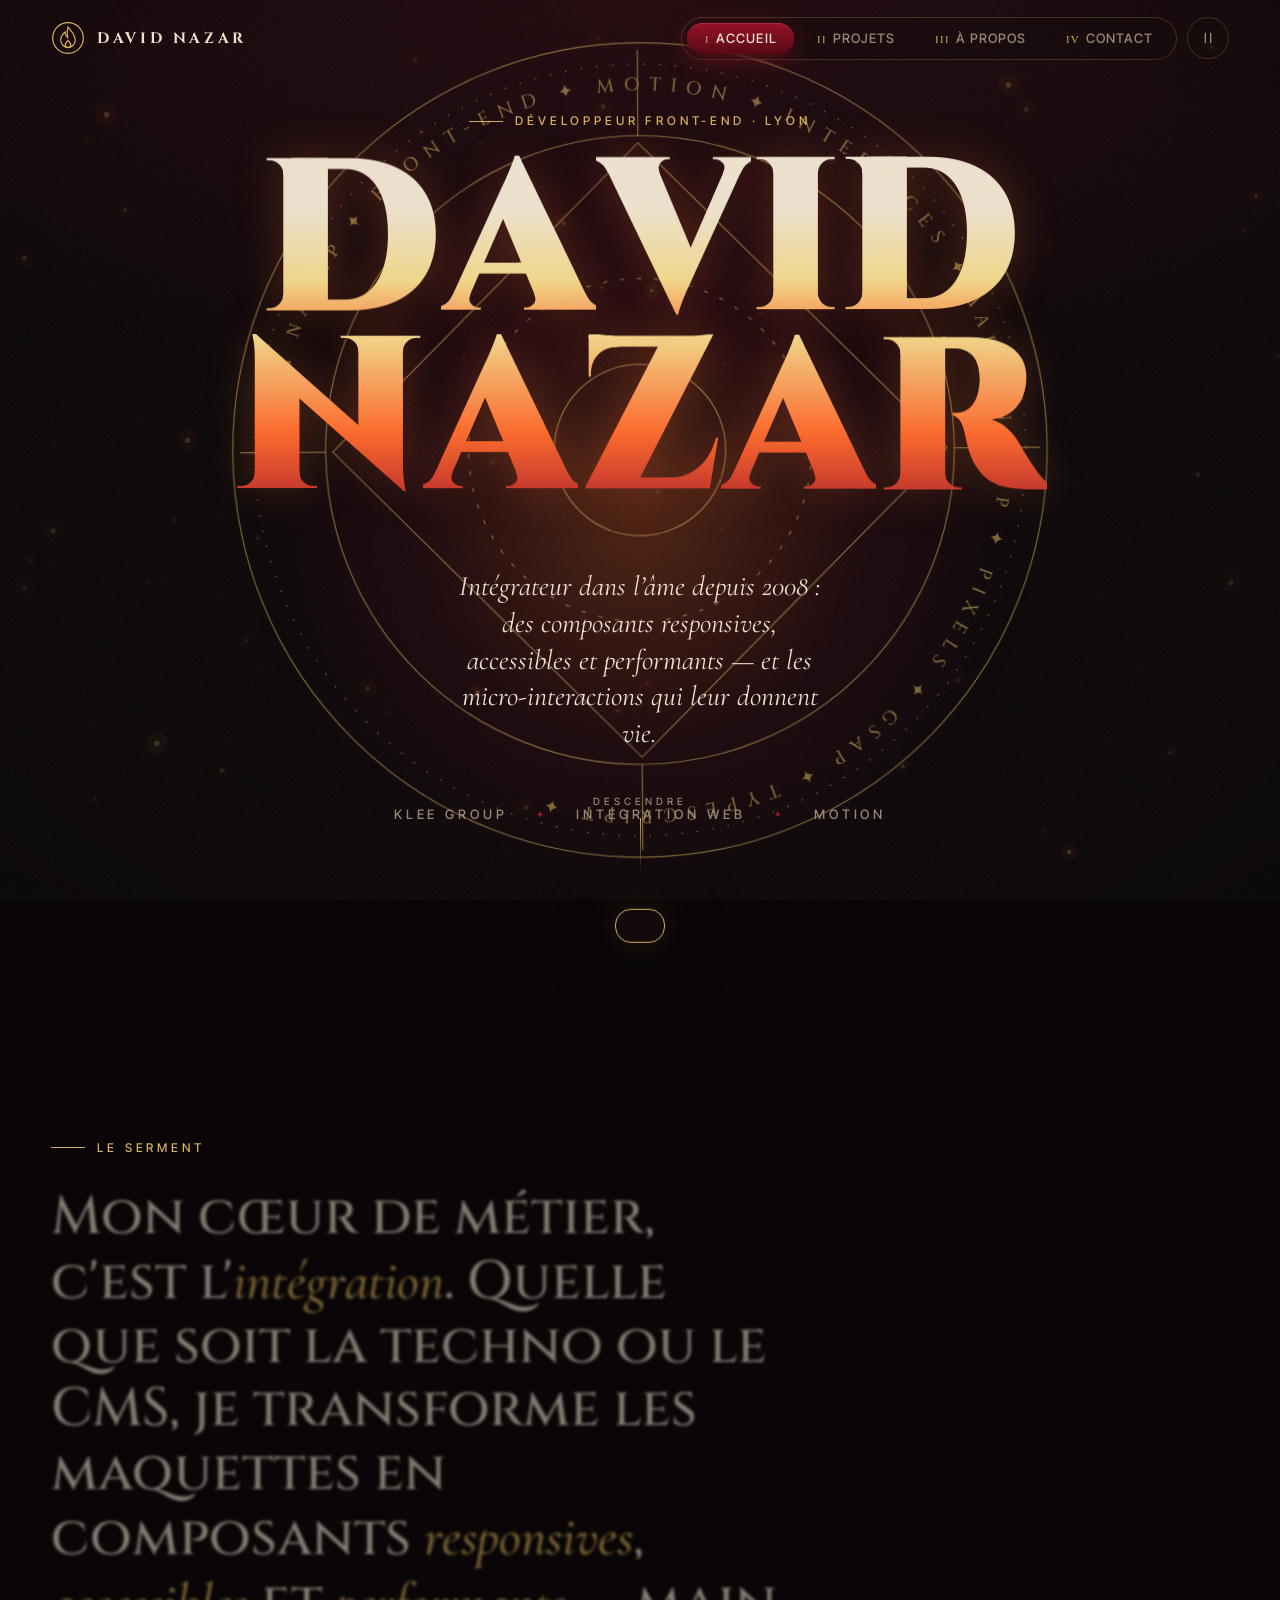
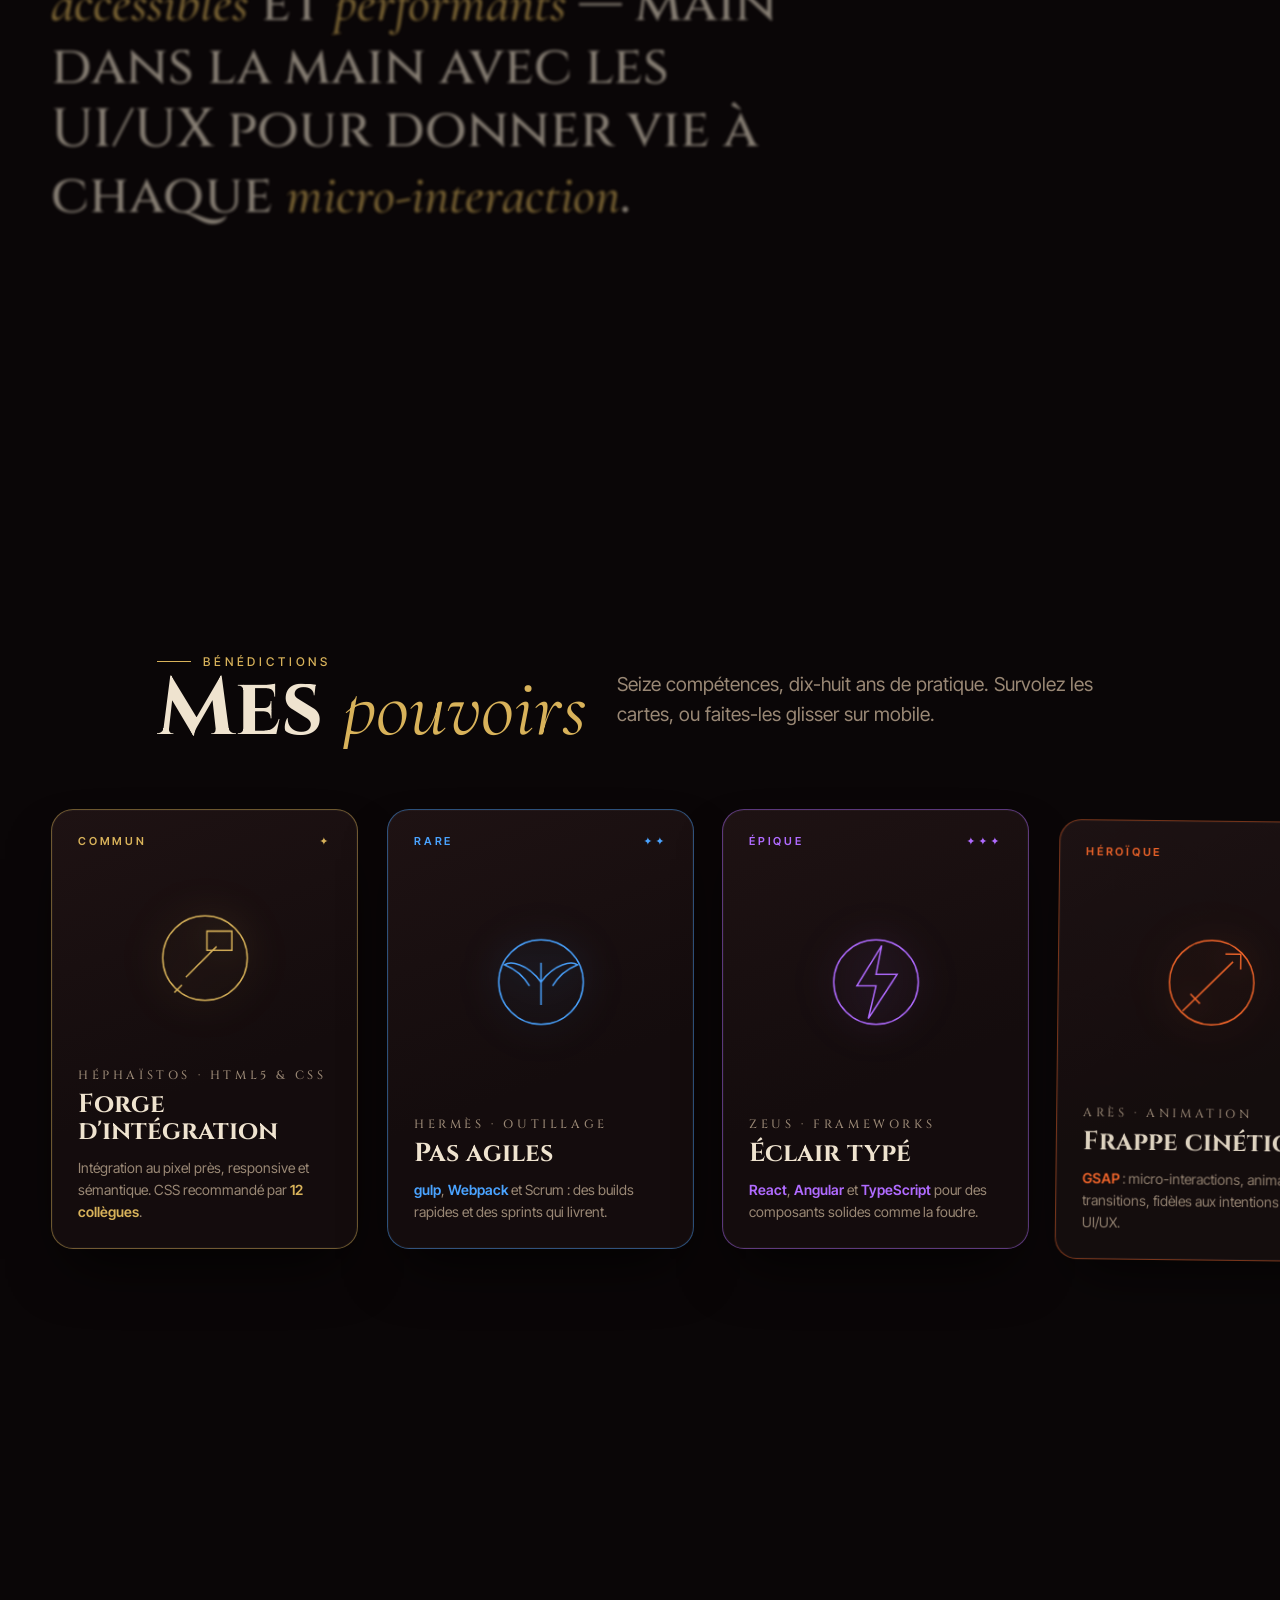
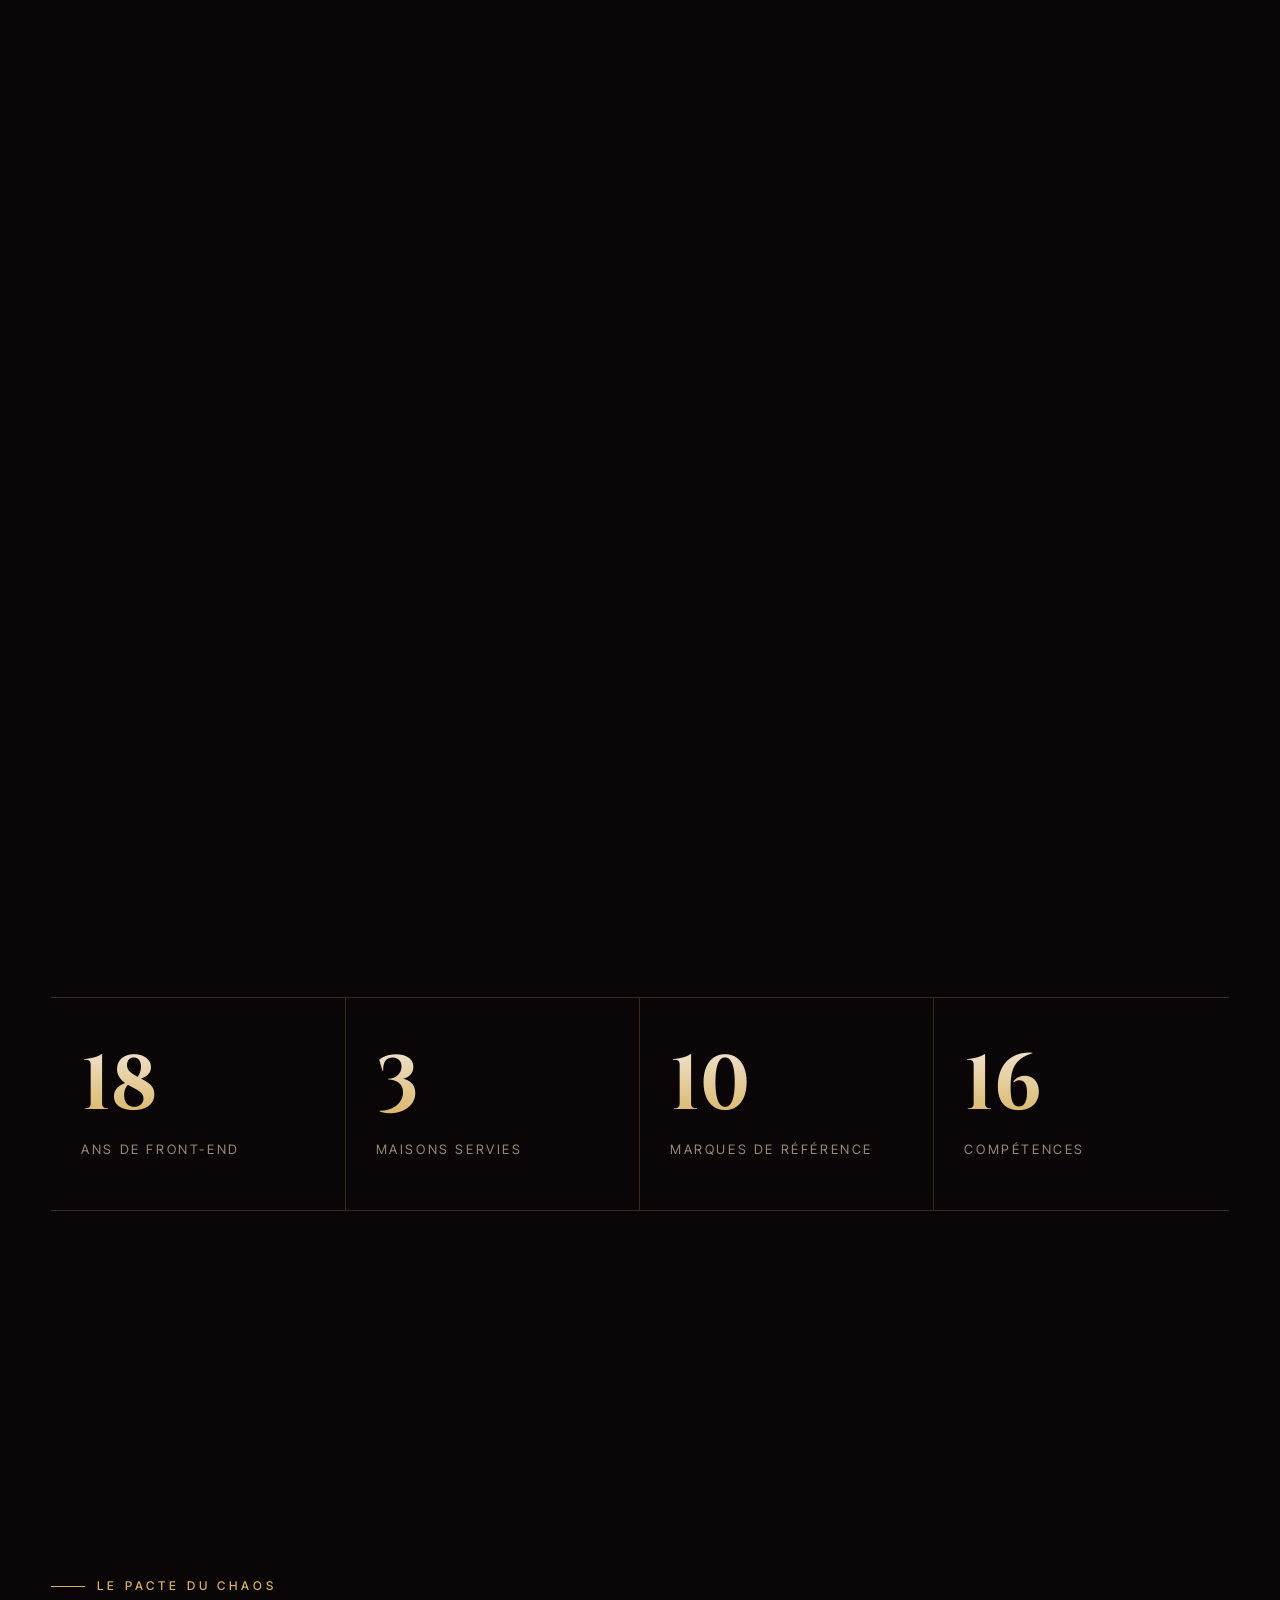
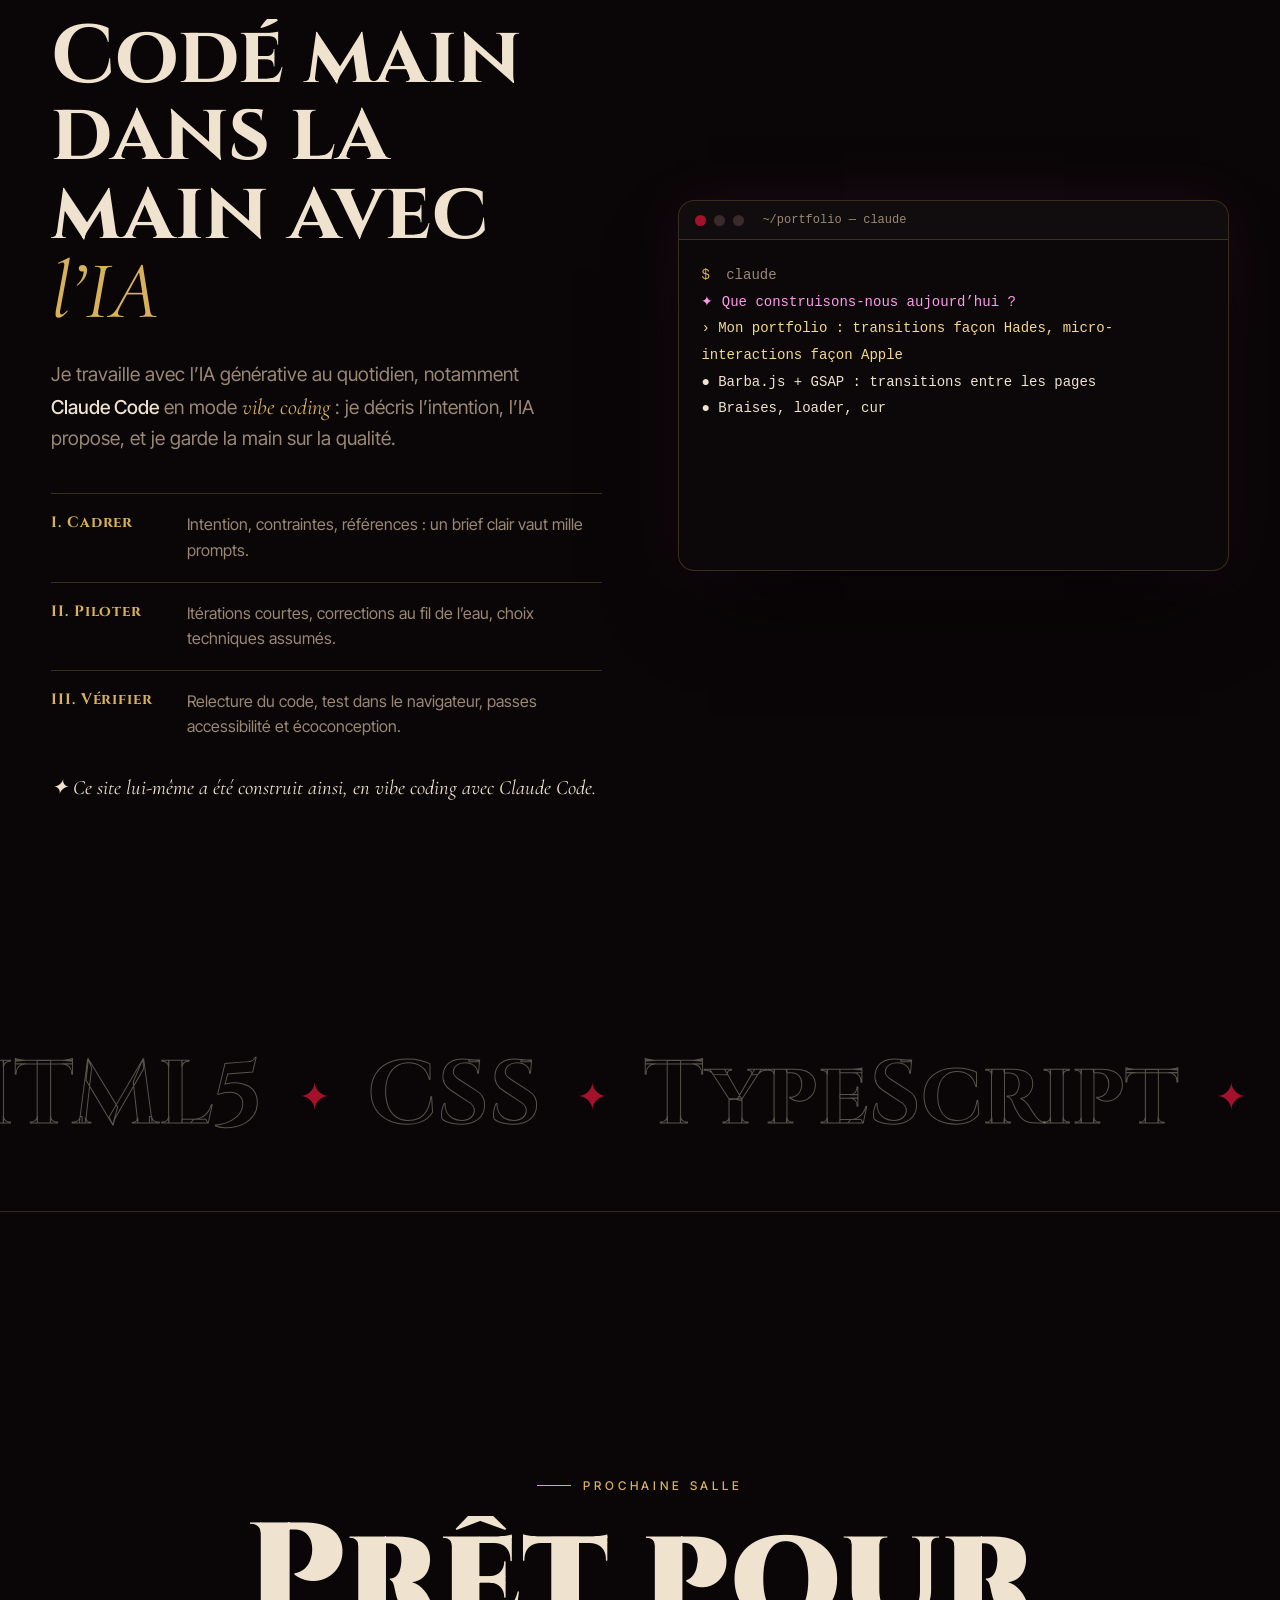
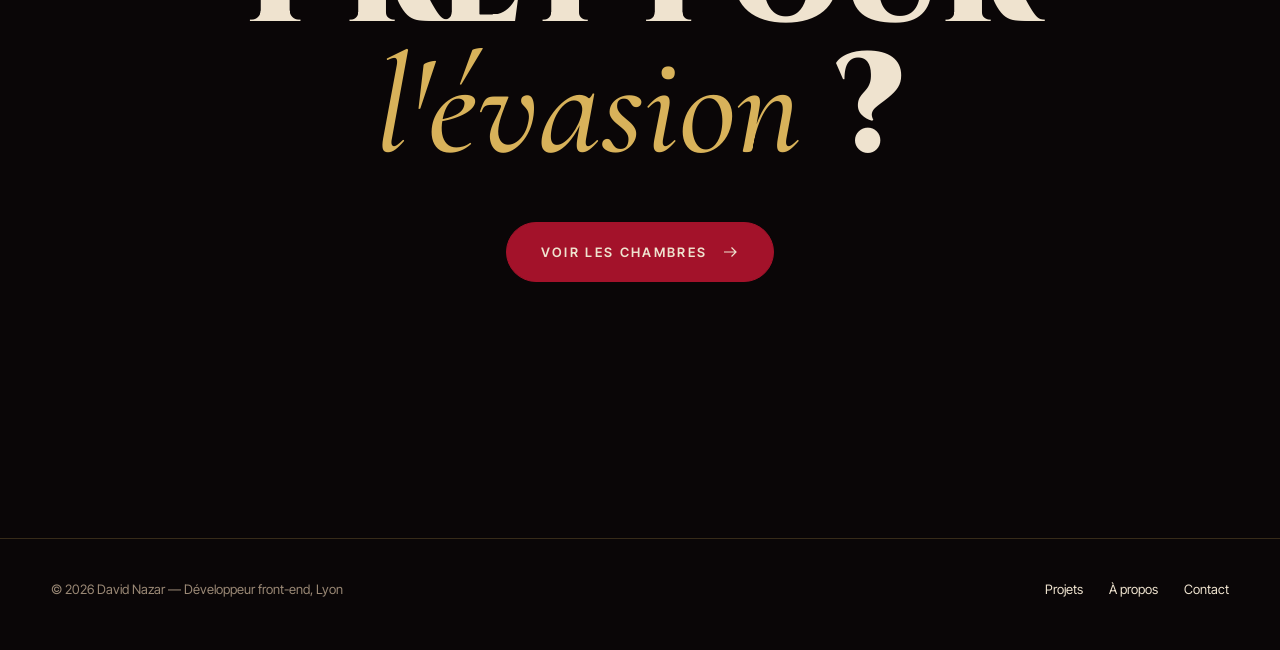
==== index.html @ 78553e31 "Transitions aléatoires (Hades, portes du château, éclipse, vitraux) + cartes pouvoirs animées seules" ====
<!doctype html>
<html lang="fr">
<head>
  <meta charset="utf-8">
  <meta name="viewport" content="width=device-width, initial-scale=1">
  <title>David Nazar — Développeur Front-End</title>
  <meta name="description" content="David Nazar, développeur front-end à Lyon depuis 2008. Intégration web, composants accessibles et performants, micro-interactions et animations.">
  <meta name="theme-color" content="#0a0607">
  <meta name="color-scheme" content="dark">
  <link rel="icon" href="data:image/svg+xml,%3Csvg xmlns='http://www.w3.org/2000/svg' viewBox='0 0 40 40'%3E%3Crect width='40' height='40' rx='9' fill='%230a0607'/%3E%3Cpath d='M20 7c4 5 8.5 9 8.5 15.5a8.5 8.5 0 0 1-17 0c0-4.5 2.5-7.5 5-9.5 0 3 1 5 3 6.5-1-4.5-.5-8.5.5-12.5Z' fill='none' stroke='%23d8b25a' stroke-width='2'/%3E%3C/svg%3E">
  <link rel="preload" href="fonts/cinzel.woff2" as="font" type="font/woff2" crossorigin>
  <link rel="preload" href="fonts/inter-tight.woff2" as="font" type="font/woff2" crossorigin>
  <link rel="stylesheet" href="css/style.css?v=202611021543">
  <script>document.documentElement.classList.add('fonts-pending'); setTimeout(function () { document.documentElement.classList.remove('fonts-pending'); }, 3000); try { if (localStorage.getItem('dn-calm') === '1') document.documentElement.classList.add('is-calm'); } catch (e) {}</script>
</head>
<body class="is-loading" data-barba="wrapper">
  <a class="skip-link" href="#main">Aller au contenu</a>
  <div class="sr-only" aria-live="polite" aria-atomic="true" data-announcer></div>
  <canvas id="embers" aria-hidden="true"></canvas>
  <div class="vignette" aria-hidden="true"></div>
  <div class="grain" aria-hidden="true"></div>

  <div class="cursor" aria-hidden="true">
    <div class="cursor__ring"><span class="cursor__label"></span></div>
    <div class="cursor__dot"></div>
  </div>

  <div class="loader" aria-hidden="true">
    <div class="loader__gate loader__gate--top"></div>
    <div class="loader__gate loader__gate--bottom"></div>
    <div class="loader__seam"></div>
    <div class="loader__center">
      <svg class="loader__sigil" viewBox="0 0 200 200">
        <circle cx="100" cy="100" r="92"/>
        <circle cx="100" cy="100" r="76"/>
        <path d="M100 22 178 100 100 178 22 100Z"/>
        <path d="M100 62c9 11 19 20 19 35a19 19 0 0 1-38 0c0-10 6-17 11-21 0 7 2 11 7 15-2-10-1-19 1-29Z"/>
        <circle cx="100" cy="100" r="24"/>
      </svg>
      <div class="loader__count" data-count="000"></div>
      <div class="loader__name"></div>
    </div>
  </div>

  <div class="transition" aria-hidden="true">
    <div class="transition__panel transition__panel--gold"></div>
    <div class="transition__panel transition__panel--blood"></div>
    <div class="transition__panel transition__panel--ink"></div>
    <div class="transition__card">
      <span class="transition__num">I</span>
      <div class="transition__title-mask"><span class="transition__title">Accueil</span></div>
      <span class="transition__line"></span>
      <span class="transition__hint">— la porte s'ouvre —</span>
    </div>
  </div>

  <header class="nav">
    <a href="index.html" class="nav__logo" data-magnetic aria-label="David Nazar, accueil">
      <svg viewBox="0 0 40 40" aria-hidden="true"><circle cx="20" cy="20" r="18"/><path d="M20 7c4 5 8.5 9 8.5 15.5a8.5 8.5 0 0 1-17 0c0-4.5 2.5-7.5 5-9.5 0 3 1 5 3 6.5-1-4.5-.5-8.5.5-12.5Z"/><path d="M20 31.5a3.2 3.2 0 0 1-3.2-3.2c0-2.2 1.6-3.8 3.2-5.3 1.6 1.5 3.2 3.1 3.2 5.3a3.2 3.2 0 0 1-3.2 3.2Z"/></svg>
      <span>DAVID NAZAR</span>
    </a>
    <div class="nav__right">
      <nav class="nav__links" aria-label="Navigation principale">
        <span class="nav__pill" aria-hidden="true"></span>
        <a class="nav__link" data-ns="home" href="index.html"><small aria-hidden="true">I</small>Accueil</a>
        <a class="nav__link" data-ns="projets" href="projets.html"><small aria-hidden="true">II</small>Projets</a>
        <a class="nav__link" data-ns="apropos" href="apropos.html"><small aria-hidden="true">III</small>À propos</a>
        <a class="nav__link" data-ns="contact" href="contact.html"><small aria-hidden="true">IV</small>Contact</a>
      </nav>
      <button class="nav__calm" type="button" aria-pressed="false" data-calm-toggle data-magnetic>
        <svg viewBox="0 0 24 24" aria-hidden="true"><path class="i-pause" d="M8 5v14M16 5v14"/><path class="i-play" d="M7 4.5v15l12-7.5z"/></svg>
        <span class="sr-only">Mettre en pause les animations</span>
      </button>
    </div>
    <span class="nav__progress" aria-hidden="true"></span>
  </header>

  <main id="main" tabindex="-1" class="page" data-barba="container" data-barba-namespace="home">

    <section class="hero">
      <div class="hero__glow" data-depth="0.4"></div>
      <div class="hero__sigil" data-depth="0.8" aria-hidden="true">
        <svg viewBox="0 0 600 600">
          <defs>
            <path id="heroRing" d="M300,300 m-252,0 a252,252 0 1,1 504,0 a252,252 0 1,1 -504,0"/>
          </defs>
          <g class="ring-a">
            <circle cx="300" cy="300" r="285"/>
            <circle cx="300" cy="300" r="270" stroke-dasharray="1 10" stroke-width="10"/>
            <text><textPath href="#heroRing">ΔΑΒΙΔ ΝΑΖΑΡ ✦ FRONT-END ✦ MOTION ✦ INTERFACES ✦ ΔΑΒΙΔ ΝΑΖΑΡ ✦ PIXELS ✦ GSAP ✦ TYPESCRIPT ✦ </textPath></text>
          </g>
          <g class="ring-b">
            <circle cx="300" cy="300" r="220"/>
            <path d="M300 85 515 300 300 515 85 300Z"/>
            <path d="M300 20v60M300 520v60M20 300h60M520 300h60"/>
            <circle cx="300" cy="300" r="120" stroke-dasharray="3 9"/>
          </g>
          <circle cx="300" cy="300" r="60"/>
        </svg>
      </div>

      <div class="hero__content" data-depth="-0.3">
        <span class="eyebrow" data-hero-fade>Développeur Front-End · Lyon</span>
        <h1 class="hero__title" data-hero-title aria-label="David Nazar">
          <span class="word">DAVID</span>
          <span class="word">NAZAR</span>
        </h1>
        <p class="hero__tag" data-hero-fade>Intégrateur dans l’âme depuis 2008 : des composants responsives, accessibles et performants — et les micro-interactions qui leur donnent vie.</p>
        <div class="hero__sub" data-hero-fade>
          <span>Klee Group</span><span>Intégration web</span><span>Motion</span>
        </div>
      </div>

      <div class="scroll-cue" data-hero-fade>Descendre<i></i></div>
    </section>

    <section class="manifesto">
      <div class="wrap">
        <span class="eyebrow" data-reveal>Le serment</span>
        <p class="manifesto__text" data-scrub-words>
          Mon cœur de métier, c'est l'<em>intégration</em>. Quelle que soit la techno ou le CMS, je transforme les maquettes en composants <em>responsives</em>, <em>accessibles</em> et <em>performants</em> — main dans la main avec les UI/UX pour donner vie à chaque <em>micro-interaction</em>.
        </p>
      </div>
    </section>

    <section class="boons" data-boons>
      <div class="boons__pin">
        <div class="wrap boons__head">
          <div>
            <span class="eyebrow" data-reveal>Bénédictions</span>
            <h2 class="h2" data-split-lines>Mes <span class="serif gold">pouvoirs</span></h2>
          </div>
          <p class="lead" data-reveal>Seize compétences, dix-huit ans de pratique. Survolez les cartes, ou faites-les glisser sur mobile.</p>
        </div>
        <div class="boons__track">
          <article class="boon" data-tilt>
            <div class="boon__rarity"><span>Commun</span><span>✦</span></div>
            <svg class="boon__icon" viewBox="0 0 100 100"><path d="M30 70 62 38"/><path d="M52 22h26v20H52z"/><path d="M26 78l-8 8"/><circle cx="50" cy="50" r="44"/></svg>
            <div>
              <div class="boon__god">Héphaïstos · HTML5 & CSS</div>
              <h3 class="boon__name">Forge d'intégration</h3>
              <p class="boon__desc">Intégration au pixel près, responsive et sémantique. CSS recommandé par <b>12 collègues</b>.</p>
            </div>
          </article>
          <article class="boon boon--rare" data-tilt>
            <div class="boon__rarity"><span>Rare</span><span>✦✦</span></div>
            <svg class="boon__icon" viewBox="0 0 100 100"><path d="M50 50C35 30 18 28 12 32c10 4 20 12 26 22"/><path d="M50 50C65 30 82 28 88 32c-10 4-20 12-26 22"/><path d="M50 30v44"/><circle cx="50" cy="50" r="44"/></svg>
            <div>
              <div class="boon__god">Hermès · Outillage</div>
              <h3 class="boon__name">Pas agiles</h3>
              <p class="boon__desc"><b>gulp</b>, <b>Webpack</b> et Scrum : des builds rapides et des sprints qui livrent.</p>
            </div>
          </article>
          <article class="boon boon--epic" data-tilt>
            <div class="boon__rarity"><span>Épique</span><span>✦✦✦</span></div>
            <svg class="boon__icon" viewBox="0 0 100 100"><path d="M56 12 30 54h20l-8 34 30-46H50z"/><circle cx="50" cy="50" r="44"/></svg>
            <div>
              <div class="boon__god">Zeus · Frameworks</div>
              <h3 class="boon__name">Éclair typé</h3>
              <p class="boon__desc"><b>React</b>, <b>Angular</b> et <b>TypeScript</b> pour des composants solides comme la foudre.</p>
            </div>
          </article>
          <article class="boon boon--heroic" data-tilt>
            <div class="boon__rarity"><span>Héroïque</span><span>✦✦✦✦</span></div>
            <svg class="boon__icon" viewBox="0 0 100 100"><path d="M20 80 72 28"/><path d="M64 20h16v16"/><path d="M28 62l10 10"/><circle cx="50" cy="50" r="44"/></svg>
            <div>
              <div class="boon__god">Arès · Animation</div>
              <h3 class="boon__name">Frappe cinétique</h3>
              <p class="boon__desc"><b>GSAP</b> : micro-interactions, animations et transitions, fidèles aux intentions des UI/UX.</p>
            </div>
          </article>
          <article class="boon boon--legend" data-tilt>
            <div class="boon__rarity"><span>Légendaire</span><span>✦✦✦✦✦</span></div>
            <svg class="boon__icon" viewBox="0 0 100 100"><circle cx="50" cy="50" r="14"/><path d="M30 34a18 18 0 1 0 0 32a22 22 0 0 1 0-32Z"/><path d="M70 34a18 18 0 1 1 0 32a22 22 0 0 0 0-32Z"/><circle cx="50" cy="50" r="44"/></svg>
            <div>
              <div class="boon__god">Hécate · CMS</div>
              <h3 class="boon__name">Triple voie</h3>
              <p class="boon__desc"><b>WordPress</b>, <b>Drupal</b>, <b>Hybris</b> : quelle que soit la techno, l'intégration suit.</p>
            </div>
          </article>
          <article class="boon boon--epic" data-tilt>
            <div class="boon__rarity"><span>Épique</span><span>✦✦✦</span></div>
            <svg class="boon__icon" viewBox="0 0 100 100"><path d="M50 14 80 26v24c0 18-14 30-30 36C34 80 20 68 20 50V26Z"/><path d="M50 30v40M36 48h28"/><circle cx="50" cy="50" r="44"/></svg>
            <div>
              <div class="boon__god">Athéna · Design</div>
              <h3 class="boon__name">Égide inclusive</h3>
              <p class="boon__desc"><b>Figma</b> et composants accessibles : <b>personne</b> ne reste coincé aux Enfers.</p>
            </div>
          </article>
          <article class="boon boon--chaos" data-tilt>
            <div class="boon__rarity"><span>Pacte du Chaos</span><span>✦✦✦✦✦</span></div>
            <svg class="boon__icon" viewBox="0 0 100 100"><path d="M50 14 58 42 86 50 58 58 50 86 42 58 14 50 42 42Z"/><circle cx="50" cy="50" r="10"/><circle cx="50" cy="50" r="44"/></svg>
            <div>
              <div class="boon__god">Chaos · IA générative</div>
              <h3 class="boon__name">Vibe coding</h3>
              <p class="boon__desc"><b>Claude Code</b> comme compagnon d'armes : j'accélère, je garde la main sur la qualité.</p>
            </div>
          </article>
        </div>
      </div>
    </section>

    <section class="section">
      <div class="wrap">
        <div class="stats">
          <div class="stat" data-reveal><div class="stat__value" data-count="18">0</div><div class="stat__label">Ans de front-end</div></div>
          <div class="stat" data-reveal><div class="stat__value" data-count="3">0</div><div class="stat__label">Maisons servies</div></div>
          <div class="stat" data-reveal><div class="stat__value" data-count="10">0</div><div class="stat__label">Marques de référence</div></div>
          <div class="stat" data-reveal><div class="stat__value" data-count="16">0</div><div class="stat__label">Compétences</div></div>
        </div>
      </div>
    </section>

    <section class="section chaos">
      <div class="wrap chaos__grid">
        <div>
          <span class="eyebrow" data-reveal>Le pacte du Chaos</span>
          <h2 class="h2" data-split-lines style="margin-top:24px">Codé main dans la main avec <span class="serif gold">l’IA</span></h2>
          <p class="lead" data-reveal style="margin-top:28px">Je travaille avec l’IA générative au quotidien, notamment <strong>Claude Code</strong> en mode <em>vibe coding</em> : je décris l’intention, l’IA propose, et je garde la main sur la qualité.</p>
          <ol class="chaos__steps">
            <li data-reveal><b>I. Cadrer</b><span>Intention, contraintes, références : un brief clair vaut mille prompts.</span></li>
            <li data-reveal><b>II. Piloter</b><span>Itérations courtes, corrections au fil de l’eau, choix techniques assumés.</span></li>
            <li data-reveal><b>III. Vérifier</b><span>Relecture du code, test dans le navigateur, passes accessibilité et écoconception.</span></li>
          </ol>
          <p class="chaos__proof" data-reveal>✦ Ce site lui-même a été construit ainsi, en vibe coding avec Claude Code.</p>
        </div>
        <div class="term" data-terminal data-reveal>
          <div class="term__bar" aria-hidden="true"><i></i><i></i><i></i><span>~/portfolio — claude</span></div>
          <div class="term__body">
            <p class="term__line term__line--cmd"><span class="term__prompt" aria-hidden="true">$</span> claude</p>
            <p class="term__line term__line--ai">✦ Que construisons-nous aujourd’hui ?</p>
            <p class="term__line term__line--user">› Mon portfolio : transitions façon Hades, micro-interactions façon Apple</p>
            <p class="term__line">● Barba.js + GSAP : transitions entre les pages</p>
            <p class="term__line">● Braises, loader, curseur magnétique, Flip</p>
            <p class="term__line">● Passe accessibilité : focus, annonces, mode calme</p>
            <p class="term__line">● Passe écoconception : polices locales, 30 i/s</p>
            <p class="term__line term__line--ok">✓ Déployé sur GitHub Pages</p>
            <p class="term__line term__line--user">› Ajoute un code Konami avec un truc génial<span class="term__caret" aria-hidden="true"></span></p>
          </div>
        </div>
      </div>
    </section>

    <div class="marquee" data-marquee aria-label="Technologies">
      <div class="marquee__track">
        <div class="marquee__group">
          <span class="marquee__item">HTML5</span><span class="marquee__sep">✦</span>
          <span class="marquee__item">CSS</span><span class="marquee__sep">✦</span>
          <span class="marquee__item">TypeScript</span><span class="marquee__sep">✦</span>
          <span class="marquee__item">React</span><span class="marquee__sep">✦</span>
          <span class="marquee__item">Angular</span><span class="marquee__sep">✦</span>
          <span class="marquee__item">GSAP</span><span class="marquee__sep">✦</span>
          <span class="marquee__item">Figma</span><span class="marquee__sep">✦</span>
          <span class="marquee__item">WordPress</span><span class="marquee__sep">✦</span>
          <span class="marquee__item">Drupal</span><span class="marquee__sep">✦</span>
          <span class="marquee__item">Webpack</span><span class="marquee__sep">✦</span>
          <span class="marquee__item">Claude Code</span><span class="marquee__sep">✦</span>
        </div>
      </div>
    </div>

    <section class="cta">
      <div class="wrap">
        <span class="eyebrow" data-reveal>Prochaine salle</span>
        <h2 class="cta__title" data-split-lines>Prêt pour<br><span class="serif">l'évasion</span>&nbsp;?</h2>
        <a href="projets.html" class="btn btn--blood" data-magnetic data-cursor="Entrer">
          <span class="btn__inner">Voir les chambres
            <svg class="btn__arrow" viewBox="0 0 24 24" fill="none" stroke="currentColor" stroke-width="1.6"><path d="M4 12h16M14 6l6 6-6 6"/></svg>
          </span>
        </a>
      </div>
    </section>

    <footer class="footer">
      <div class="wrap">
        <span>© 2026 David Nazar — Développeur front-end, Lyon</span>
        <div class="footer__links"><a href="projets.html">Projets</a><a href="apropos.html">À propos</a><a href="contact.html">Contact</a></div>
      </div>
    </footer>
  </main>

  <div class="toast" role="status" aria-live="polite"></div>

  <script src="js/vendor/gsap.min.js" defer></script>
  <script src="js/vendor/ScrollTrigger.min.js" defer></script>
  <script src="js/vendor/SplitText.min.js" defer></script>
  <script src="js/vendor/Flip.min.js" defer></script>
  <script src="js/vendor/lenis.min.js" defer></script>
  <script src="js/vendor/barba.umd.js" defer></script>
  <script src="js/main.js?v=202611021543" defer></script>
</body>
</html>
---- css/style.css ----
/* Polices auto-hébergées (Google Fonts, licence OFL) : fichiers variables, sous-ensemble latin */
@font-face {
  font-family: 'Cinzel';
  font-style: normal;
  font-weight: 400 900;
  font-display: swap;
  src: url(../fonts/cinzel.woff2) format('woff2');
  unicode-range: U+0000-00FF, U+0131, U+0152-0153, U+02BB-02BC, U+02C6, U+02DA, U+02DC, U+0304, U+0308, U+0329, U+2000-206F, U+20AC, U+2122, U+2191, U+2193, U+2212, U+2215, U+FEFF, U+FFFD;
}
@font-face {
  font-family: 'Cormorant Garamond';
  font-style: italic;
  font-weight: 400 500;
  font-display: swap;
  src: url(../fonts/cormorant-garamond-italic.woff2) format('woff2');
  unicode-range: U+0000-00FF, U+0131, U+0152-0153, U+02BB-02BC, U+02C6, U+02DA, U+02DC, U+0304, U+0308, U+0329, U+2000-206F, U+20AC, U+2122, U+2191, U+2193, U+2212, U+2215, U+FEFF, U+FFFD;
}
@font-face {
  font-family: 'Inter Tight';
  font-style: normal;
  font-weight: 400 600;
  font-display: swap;
  src: url(../fonts/inter-tight.woff2) format('woff2');
  unicode-range: U+0000-00FF, U+0131, U+0152-0153, U+02BB-02BC, U+02C6, U+02DA, U+02DC, U+0304, U+0308, U+0329, U+2000-206F, U+20AC, U+2122, U+2191, U+2193, U+2212, U+2215, U+FEFF, U+FFFD;
}

/* ==========================================================================
   David Nazar — portfolio factice
   Direction artistique : Hades I/II × Castlevania × micro-interactions Apple
   ========================================================================== */

:root {
  --ink: #0a0607;
  --ink-2: #140c0d;
  --ink-3: #1e1213;
  --blood: #a3122a;
  --blood-2: #5e0a16;
  --ember: #ff6a2b;
  --gold: #d8b25a;
  --gold-2: #f3d98b;
  --bone: #efe3cf;
  --muted: #9a8875;
  --violet: #3b1d4d;
  --line: rgba(216, 178, 90, 0.22);

  --f-display: "Cinzel", "Times New Roman", serif;
  --f-serif: "Cormorant Garamond", Georgia, serif;
  --f-ui: "Inter Tight", system-ui, sans-serif;

  --ease-out: cubic-bezier(0.16, 1, 0.3, 1);
  --ease-io: cubic-bezier(0.87, 0, 0.13, 1);
  --gutter: clamp(16px, 4vw, 64px);
  --nav-h: 76px;
}

*,
*::before,
*::after { box-sizing: border-box; }

html { -webkit-text-size-adjust: 100%; }
html.lenis, html.lenis body { height: auto; }
.lenis.lenis-smooth { scroll-behavior: auto !important; }
.lenis.lenis-stopped { overflow: hidden; }

body {
  margin: 0;
  background: var(--ink);
  color: var(--bone);
  font-family: var(--f-ui);
  font-size: 16px;
  line-height: 1.6;
  -webkit-font-smoothing: antialiased;
  overflow-x: hidden;
}
body.is-loading { overflow: hidden; }

a { color: inherit; text-decoration: none; }
button { font: inherit; color: inherit; background: none; border: 0; cursor: pointer; }
img, svg { display: block; max-width: 100%; }
::selection { background: var(--blood); color: var(--bone); }

@media (hover: hover) and (pointer: fine) {
  body, a, button, input, textarea { cursor: none; }
}

/* ---------- Ambiance globale ---------- */
.vignette {
  position: fixed; inset: 0; z-index: 2; pointer-events: none;
  background:
    radial-gradient(120% 80% at 50% 0%, rgba(163, 18, 42, 0.16), transparent 60%),
    radial-gradient(100% 100% at 50% 50%, transparent 55%, rgba(0, 0, 0, 0.75) 100%);
}
.grain {
  /* Grain statique : pas d'animation plein écran permanente (sobriété) */
  position: fixed; inset: 0; z-index: 90; pointer-events: none; opacity: 0.07;
  background-image: url("data:image/svg+xml;utf8,<svg xmlns='http://www.w3.org/2000/svg' width='220' height='220'><filter id='n'><feTurbulence type='fractalNoise' baseFrequency='.85' numOctaves='3' stitchTiles='stitch'/></filter><rect width='100%' height='100%' filter='url(%23n)'/></svg>");
}

/* ---------- Accessibilité : lien d'évitement, mode calme ---------- */
.skip-link {
  position: fixed; top: 12px; left: 12px; z-index: 300; padding: 12px 20px; border-radius: 999px;
  background: var(--gold); color: var(--ink); font: 600 14px/1 var(--f-ui);
  transform: translateY(-200%); transition: transform 0.3s var(--ease-out);
}
.skip-link:focus { transform: none; }
main:focus { outline: none; }
/* Perf : pas de décalage de mise en page pendant le chargement des polices (CLS) */
.fonts-pending main { visibility: hidden; }

.is-calm *, .is-calm *::before, .is-calm *::after,
.is-offscreen, .is-offscreen *, .is-offscreen *::before, .is-offscreen *::after { animation-play-state: paused !important; }
.is-calm #embers { display: none; }
.is-calm .cursor { display: none; }
.is-calm body, .is-calm a, .is-calm button, .is-calm input, .is-calm textarea { cursor: auto; }
.is-calm a, .is-calm button { cursor: pointer; }
#embers { position: fixed; inset: 0; z-index: 1; pointer-events: none; }

/* ---------- Curseur ---------- */
.cursor { position: fixed; top: 0; left: 0; z-index: 200; pointer-events: none; }
.cursor__dot,
.cursor__ring { position: fixed; top: 0; left: 0; border-radius: 50%; }
.cursor__dot { width: 6px; height: 6px; background: var(--gold-2); box-shadow: 0 0 12px var(--ember); }
.cursor__ring {
  width: 38px; height: 38px; border: 1px solid rgba(243, 217, 139, 0.55);
  display: grid; place-items: center;
  transition: width 0.45s var(--ease-out), height 0.45s var(--ease-out), background 0.45s, border-color 0.45s;
}
.cursor__label {
  font: 600 11px/1 var(--f-ui); letter-spacing: 0.14em; text-transform: uppercase;
  color: var(--ink); opacity: 0; transform: scale(0.6); transition: 0.35s var(--ease-out);
}
.cursor.is-hover .cursor__ring { width: 64px; height: 64px; border-color: var(--gold); background: rgba(216, 178, 90, 0.08); }
.cursor.is-label .cursor__ring { width: 92px; height: 92px; background: var(--gold); border-color: var(--gold); }
.cursor.is-label .cursor__label { opacity: 1; transform: scale(1); }
.cursor.is-down .cursor__ring { width: 28px; height: 28px; }
@media (hover: none), (pointer: coarse) { .cursor { display: none; } }

/* ---------- Loader (portes du château) ---------- */
.loader { position: fixed; inset: 0; z-index: 150; display: grid; place-items: center; pointer-events: none; }
.loader__gate { position: absolute; left: 0; right: 0; height: 50.5%; background: var(--ink); }
.loader__gate--top { top: 0; border-bottom: 1px solid var(--line); }
.loader__gate--bottom { bottom: 0; border-top: 1px solid var(--line); }
.loader__gate::after {
  content: ""; position: absolute; inset: 0; opacity: 0.5;
  background: repeating-linear-gradient(90deg, transparent 0 calc(12.5% - 1px), rgba(216, 178, 90, 0.06) calc(12.5% - 1px) 12.5%);
}
.loader__seam { position: absolute; left: 0; right: 0; top: 50%; height: 2px; background: linear-gradient(90deg, transparent, var(--gold-2), var(--ember), var(--gold-2), transparent); transform: scaleX(0); box-shadow: 0 0 30px var(--ember); }
.loader__center { position: relative; display: grid; justify-items: center; gap: 22px; }
.loader__sigil { width: min(180px, 42vw); height: auto; overflow: visible; }
.loader__sigil path, .loader__sigil circle { fill: none; stroke: var(--gold); stroke-width: 1.2; }
.loader__count { font: 500 13px/1 var(--f-ui); letter-spacing: 0.4em; color: #c9b8a3; font-variant-numeric: tabular-nums; }
.loader__name { font: 600 clamp(14px, 1.6vw, 18px)/1 var(--f-display); letter-spacing: 0.6em; color: var(--bone); opacity: 0; }
/* Texte décoratif en contenu généré : déjà masqué aux lecteurs d’écran, il n’a pas à être audité pendant son fondu */
.loader__count::before { content: attr(data-count); }
.loader__name::before { content: "DAVID NAZAR"; }

/* ---------- Transition de page ---------- */
.transition { position: fixed; inset: 0; z-index: 140; pointer-events: none; visibility: hidden; overflow: hidden; }
.transition__panel { position: absolute; top: -5%; bottom: -5%; left: -40vw; width: 180vw; will-change: transform; }
.transition__panel--gold { background: linear-gradient(90deg, var(--gold-2), var(--gold)); }
.transition__panel--blood { background: linear-gradient(90deg, var(--blood-2), var(--blood) 60%, var(--blood-2)); }
.transition__panel--ink {
  background:
    radial-gradient(60% 50% at 50% 50%, rgba(163, 18, 42, 0.25), transparent 70%),
    var(--ink);
}
.transition__layer { position: absolute; inset: 0; }

/* Portes du château */
.transition__gate {
  position: absolute; left: 0; right: 0; height: 50.5%;
  background:
    repeating-linear-gradient(90deg, transparent 0 calc(12.5% - 2px), rgba(216, 178, 90, 0.12) calc(12.5% - 2px) 12.5%),
    linear-gradient(180deg, #160b0c, var(--ink));
  transform: translateY(-100%);
}
.transition__gate--top { top: 0; border-bottom: 2px solid var(--gold); box-shadow: 0 10px 40px rgba(0, 0, 0, 0.8); }
.transition__gate--bottom { bottom: 0; border-top: 2px solid var(--gold); background: repeating-linear-gradient(90deg, transparent 0 calc(12.5% - 2px), rgba(216, 178, 90, 0.12) calc(12.5% - 2px) 12.5%), linear-gradient(0deg, #160b0c, var(--ink)); transform: translateY(100%); }
.transition__seam { position: absolute; left: 0; right: 0; top: 50%; height: 3px; margin-top: -1px; background: linear-gradient(90deg, transparent, var(--gold-2), var(--ember), var(--gold-2), transparent); box-shadow: 0 0 40px var(--ember), 0 0 90px var(--blood); transform: scaleX(0); }

/* Éclipse */
.transition__iris { position: absolute; inset: 0; clip-path: circle(0 at 50% 50%); }
.transition__iris--gold { background: radial-gradient(circle, var(--gold-2), var(--gold) 60%, var(--ember)); }
.transition__iris--ink { background: radial-gradient(70% 60% at 50% 50%, rgba(163, 18, 42, 0.35), transparent 70%), var(--ink); }

/* Vitraux */
.transition__blinds { display: flex; }
.transition__blind { flex: 1; transform: scaleY(0); background: linear-gradient(180deg, var(--ink), #170a0c); border-right: 1px solid rgba(216, 178, 90, 0.18); }
.transition__blind:nth-child(odd) { background: linear-gradient(180deg, var(--blood-2), var(--ink) 70%); }
.transition__card { position: absolute; inset: 0; display: grid; place-content: center; justify-items: center; gap: 18px; text-align: center; }
.transition__num { font: 500 clamp(14px, 1.4vw, 18px)/1 var(--f-display); letter-spacing: 0.5em; color: var(--gold); }
.transition__title {
  font: 700 clamp(44px, 9vw, 140px)/0.95 var(--f-display); color: var(--bone); letter-spacing: 0.02em;
  text-shadow: 0 0 40px rgba(255, 106, 43, 0.35);
}
.transition__title .char { display: inline-block; }
.transition__title-mask { padding: 0.1em 0.05em; } /* pas d’overflow:hidden : la lueur du titre ne doit pas être rognée */
.transition__line { width: min(340px, 60vw); height: 1px; background: linear-gradient(90deg, transparent, var(--gold), transparent); transform-origin: center; }
.transition__hint { font: italic 400 clamp(16px, 1.6vw, 20px)/1 var(--f-serif); color: var(--muted); }

/* ---------- Navigation ---------- */
.nav {
  position: fixed; top: 0; left: 0; right: 0; z-index: 100;
  height: var(--nav-h); padding: 0 var(--gutter);
  display: flex; align-items: center; justify-content: space-between;
  transition: transform 0.7s var(--ease-out), background 0.5s, backdrop-filter 0.5s;
}
.nav.is-scrolled { background: rgba(10, 6, 7, 0.55); backdrop-filter: blur(14px) saturate(140%); -webkit-backdrop-filter: blur(14px) saturate(140%); }
.nav.is-hidden { transform: translateY(-110%); }
.nav__logo { display: flex; align-items: center; gap: 12px; font: 700 15px/1 var(--f-display); letter-spacing: 0.24em; white-space: nowrap; }
.nav__right { display: flex; align-items: center; gap: 10px; }
.nav__calm {
  width: 42px; height: 42px; border-radius: 50%; display: grid; place-items: center; flex-shrink: 0;
  border: 1px solid var(--line); background: rgba(20, 12, 13, 0.5); color: var(--muted); transition: color 0.3s, border-color 0.3s;
}
.nav__calm:hover { color: var(--bone); border-color: var(--gold); }
.nav__calm svg { width: 16px; height: 16px; fill: none; stroke: currentColor; stroke-width: 2; stroke-linecap: round; stroke-linejoin: round; }
.nav__calm .i-play, .nav__calm[aria-pressed="true"] .i-pause { display: none; }
.nav__calm[aria-pressed="true"] .i-play { display: block; fill: currentColor; }
.nav__logo svg { width: 34px; height: 34px; transition: transform 1.2s var(--ease-out); }
.nav__logo:hover svg { transform: rotate(180deg); }
.nav__logo svg * { fill: none; stroke: var(--gold); stroke-width: 1.4; }
.nav__links { position: relative; display: flex; gap: 4px; padding: 5px; border: 1px solid var(--line); border-radius: 999px; background: rgba(20, 12, 13, 0.5); }
.nav__link {
  position: relative; z-index: 1; padding: 9px 18px; border-radius: 999px;
  font: 500 13px/1 var(--f-ui); letter-spacing: 0.08em; text-transform: uppercase; color: var(--muted);
  white-space: nowrap; transition: color 0.4s;
}
.nav__link:hover, .nav__link.is-active { color: var(--bone); }
.nav__link small { font-family: var(--f-display); color: var(--gold); margin-right: 6px; font-size: 10px; }
.nav__pill {
  position: absolute; top: 5px; bottom: 5px; left: 0; width: 0; border-radius: 999px;
  background: linear-gradient(180deg, rgba(163, 18, 42, 0.9), rgba(94, 10, 22, 0.9));
  box-shadow: inset 0 1px 0 rgba(255, 255, 255, 0.12), 0 6px 24px rgba(163, 18, 42, 0.45);
}
.nav__progress { position: absolute; left: 0; right: 0; bottom: 0; height: 1px; background: linear-gradient(90deg, var(--blood), var(--gold), var(--ember)); transform-origin: left; transform: scaleX(0); }

@media (max-width: 760px) {
  .nav__logo span { display: none; }
  .nav__link { padding: 9px 11px; font-size: 11px; letter-spacing: 0.04em; }
  .nav__link small { display: none; }
}

/* ---------- Typo / utilitaires ---------- */
.page { position: relative; z-index: 3; min-height: 100vh; }
.wrap { padding: 0 var(--gutter); max-width: 1440px; margin: 0 auto; }
.eyebrow { display: inline-flex; align-items: center; gap: 12px; font: 500 12px/1 var(--f-ui); letter-spacing: 0.32em; text-transform: uppercase; color: var(--gold); }
.eyebrow::before { content: ""; width: 34px; height: 1px; background: currentColor; }
.display { font-family: var(--f-display); font-weight: 700; line-height: 0.95; letter-spacing: 0.01em; margin: 0; }
.h2 { font: 700 clamp(40px, 6.4vw, 104px)/0.95 var(--f-display); margin: 0; }
.serif { font-family: var(--f-serif); font-style: italic; font-weight: 400; }
.gold { color: var(--gold); }
.lead { font: 400 clamp(18px, 1.5vw, 22px)/1.55 var(--f-ui); color: var(--muted); max-width: 46ch; }
.line-mask { overflow: hidden; padding-bottom: 0.08em; }
.section { padding: clamp(90px, 14vw, 200px) 0; position: relative; }
.divider { height: 1px; background: linear-gradient(90deg, transparent, var(--line), transparent); }

/* ---------- Boutons ---------- */
.btn {
  position: relative; display: inline-flex; align-items: center; gap: 14px;
  padding: 20px 34px; border-radius: 999px; overflow: hidden; isolation: isolate;
  border: 1px solid var(--gold); color: var(--bone);
  font: 600 13px/1 var(--f-ui); letter-spacing: 0.18em; text-transform: uppercase;
}
.btn::before {
  content: ""; position: absolute; z-index: -1; left: var(--rx, 50%); top: var(--ry, 50%);
  width: 0; height: 0; border-radius: 50%; transform: translate(-50%, -50%);
  background: radial-gradient(circle, var(--gold-2), var(--gold) 60%);
  transition: width 0.6s var(--ease-out), height 0.6s var(--ease-out);
}
.btn:hover::before { width: 260%; height: 600%; }
.btn:hover { color: var(--ink); }
.btn__inner { display: inline-flex; align-items: center; gap: 14px; transition: color 0.3s; }
.btn__arrow { width: 18px; height: 18px; transition: transform 0.5s var(--ease-out); }
.btn:hover .btn__arrow { transform: translateX(5px) rotate(-45deg); }
.btn--blood { border-color: var(--blood); background: var(--blood); }
.btn--blood::before { background: radial-gradient(circle, var(--ember), var(--blood) 70%); }
.btn--blood:hover { color: var(--bone); }

/* ==========================================================================
   ACCUEIL
   ========================================================================== */
.hero { position: relative; min-height: 100svh; display: grid; place-items: center; overflow: hidden; padding: calc(var(--nav-h) + 20px) var(--gutter) 60px; }
.hero__sigil { position: absolute; width: min(860px, 120vw); aspect-ratio: 1; left: 50%; top: 50%; translate: -50% -50%; opacity: 0.55; pointer-events: none; }
.hero__sigil svg { width: 100%; height: 100%; overflow: visible; }
.hero__sigil .ring-a { animation: spin 90s linear infinite; transform-origin: 50% 50%; }
.hero__sigil .ring-b { animation: spin 60s linear infinite reverse; transform-origin: 50% 50%; }
.hero__sigil text { font: 500 13px var(--f-display); letter-spacing: 0.5em; fill: var(--gold); }
.hero__sigil circle, .hero__sigil path, .hero__sigil polygon { fill: none; stroke: var(--gold); stroke-width: 0.8; }
.hero__glow { position: absolute; width: 60vmax; height: 60vmax; left: 50%; top: 58%; translate: -50% -50%; border-radius: 50%; background: radial-gradient(circle, rgba(255, 106, 43, 0.28), rgba(163, 18, 42, 0.12) 40%, transparent 70%); filter: blur(20px); animation: breathe 6s ease-in-out infinite; }
@keyframes spin { to { transform: rotate(360deg); } }
@keyframes breathe { 50% { transform: scale(1.12); opacity: 0.75; } }

.hero__content { position: relative; text-align: center; display: grid; justify-items: center; gap: 28px; }
.hero__title { font: 900 clamp(68px, 17vw, 300px)/0.82 var(--f-display); margin: 0; letter-spacing: -0.01em; perspective: 900px; }
.hero__title .word { display: block; white-space: nowrap; filter: drop-shadow(0 0 22px rgba(255, 106, 43, 0.25)); }
.hero__title .char {
  display: inline-block; transform-origin: 50% 100%;
  background: linear-gradient(180deg, var(--bone) 30%, var(--gold-2) 70%, var(--ember) 110%);
  -webkit-background-clip: text; background-clip: text; color: transparent;
}
.hero__title .word:last-child .char { background: linear-gradient(180deg, var(--gold-2) 0%, var(--ember) 55%, var(--blood) 110%); -webkit-background-clip: text; background-clip: text; }
.hero__sub { display: flex; flex-wrap: wrap; justify-content: center; gap: 10px 28px; font: 500 13px/1 var(--f-ui); letter-spacing: 0.3em; text-transform: uppercase; color: var(--muted); }
.hero__sub span { display: inline-flex; align-items: center; gap: 10px; }
.hero__sub span + span::before { content: "✦"; color: var(--blood); font-size: 10px; margin-right: 18px; }
.hero__tag { font: italic 400 clamp(20px, 2.2vw, 30px)/1.3 var(--f-serif); color: var(--bone); max-width: 32ch; }

.scroll-cue { position: absolute; bottom: 28px; left: 50%; translate: -50% 0; display: grid; justify-items: center; gap: 12px; font: 500 10px/1 var(--f-ui); letter-spacing: 0.4em; text-transform: uppercase; color: var(--muted); }
.scroll-cue i { width: 1px; height: 54px; background: linear-gradient(var(--gold), transparent); position: relative; overflow: hidden; }
.scroll-cue i::after { content: ""; position: absolute; left: 0; top: -40%; width: 100%; height: 40%; background: var(--bone); animation: drip 2.2s var(--ease-io) infinite; }
@keyframes drip { to { top: 110%; } }

/* Manifeste (mots qui s'allument au scroll) */
.manifesto { padding: clamp(120px, 18vw, 260px) 0; }
.manifesto__text { font: 500 clamp(28px, 4.2vw, 64px)/1.18 var(--f-display); margin: 30px 0 0; max-width: 22ch; }
.manifesto__text em { font-family: var(--f-serif); font-style: italic; font-weight: 500; color: var(--gold); }
.manifesto__text .word { display: inline-block; }

/* Bénédictions (cartes boons) */
.boons { position: relative; overflow: hidden; }
.boons__head { display: flex; justify-content: space-between; align-items: end; gap: 30px; flex-wrap: wrap; margin-bottom: 60px; }
.boons__pin { height: 100svh; display: flex; flex-direction: column; justify-content: center; padding-top: var(--nav-h); }
.boons__track { display: flex; gap: clamp(18px, 2.2vw, 34px); padding: 0 var(--gutter); width: max-content; }
.boon {
  --c: var(--gold);
  position: relative; flex: 0 0 clamp(270px, 24vw, 360px); aspect-ratio: 3 / 4.3;
  border-radius: 22px; padding: 26px; display: flex; flex-direction: column; justify-content: space-between;
  background: linear-gradient(160deg, var(--ink-3), var(--ink-2) 60%);
  border: 1px solid color-mix(in srgb, var(--c) 45%, transparent);
  transform-style: preserve-3d; will-change: transform;
  box-shadow: 0 30px 60px -20px rgba(0, 0, 0, 0.8), inset 0 0 0 1px rgba(255, 255, 255, 0.03);
}
.boon::before {
  content: ""; position: absolute; inset: 0; border-radius: inherit; pointer-events: none;
  background: radial-gradient(400px circle at var(--mx, 50%) var(--my, 0%), color-mix(in srgb, var(--c) 30%, transparent), transparent 45%);
  opacity: 0; transition: opacity 0.4s;
}
.boon::after {
  content: ""; position: absolute; inset: 0; border-radius: inherit; pointer-events: none; mix-blend-mode: color-dodge; opacity: 0;
  background: linear-gradient(115deg, transparent 30%, rgba(255, 230, 160, 0.4) 45%, rgba(255, 120, 200, 0.25) 52%, transparent 65%);
  background-size: 250% 250%; background-position: var(--sx, 50%) 50%; transition: opacity 0.4s;
}
.boon:hover::before, .boon:hover::after { opacity: 1; }
.boon--rare { --c: #4aa3ff; }
.boon--epic { --c: #b06bff; }
.boon--heroic { --c: #ff6a2b; }
.boon--legend { --c: #ffd25e; }
.boon__rarity { display: flex; justify-content: space-between; font: 600 11px/1 var(--f-ui); letter-spacing: 0.25em; text-transform: uppercase; color: var(--c); }
.boon__icon { width: 96px; height: 96px; margin: 0 auto; transform: translateZ(60px); filter: drop-shadow(0 0 18px color-mix(in srgb, var(--c) 60%, transparent)); }
.boon__icon * { fill: none; stroke: var(--c); stroke-width: 1.5; }
.boon__god { font: 500 12px/1 var(--f-display); letter-spacing: 0.3em; color: var(--muted); text-transform: uppercase; transform: translateZ(30px); }
.boon__name { font: 700 26px/1.05 var(--f-display); margin: 10px 0 12px; transform: translateZ(40px); }
.boon__desc { font-size: 14px; line-height: 1.55; color: var(--muted); margin: 0; transform: translateZ(25px); }
.boon__desc b { color: var(--c); font-weight: 600; }
@media (max-width: 899px) {
  .boons__pin { height: auto; padding: 60px 0; }
  .boons__track { width: auto; overflow-x: auto; scroll-snap-type: x mandatory; padding-top: 24px; padding-bottom: 28px; scrollbar-width: none; }
  .boon { scroll-snap-align: center; flex-basis: 78vw; }
}

/* Tactile : la carte au centre joue d'elle-même l'effet du survol (lueur, reflet holographique, inclinaison) */
@property --mx { syntax: "<percentage>"; inherits: true; initial-value: 50%; }
@property --my { syntax: "<percentage>"; inherits: true; initial-value: 0%; }
@property --sx { syntax: "<percentage>"; inherits: true; initial-value: 50%; }
@media (hover: none) {
  .boon { transition: transform 0.7s var(--ease-out); }
  .boon.is-live::before, .boon.is-live::after { opacity: 1; }
  .boon.is-live { animation: boon-live 4.5s ease-in-out infinite; }
}
@keyframes boon-live {
  0%, 100% { --mx: 15%; --my: 10%; --sx: 0%; transform: perspective(900px) rotateY(-8deg) rotateX(4deg); }
  50% { --mx: 85%; --my: 75%; --sx: 100%; transform: perspective(900px) rotateY(8deg) rotateX(-4deg); }
}

.boon--chaos { --c: #ff4fd8; background: radial-gradient(120% 80% at 50% 0%, rgba(255, 79, 216, 0.14), transparent 60%), linear-gradient(160deg, var(--ink-3), var(--ink-2) 60%); }

/* Pacte du Chaos : IA & vibe coding */
.chaos__grid { display: grid; grid-template-columns: 1fr 1fr; gap: clamp(40px, 6vw, 100px); align-items: center; }
@media (max-width: 900px) { .chaos__grid { grid-template-columns: 1fr; } }
.chaos .lead strong { color: var(--bone); font-weight: 500; }
.chaos .lead em { font-family: var(--f-serif); color: var(--gold); font-size: 1.15em; }
.chaos__steps { list-style: none; padding: 0; margin: 40px 0 0; display: grid; gap: 18px; }
.chaos__steps li { display: grid; grid-template-columns: 120px 1fr; gap: 16px; padding-top: 18px; border-top: 1px solid var(--line); }
.chaos__steps b { font: 700 15px/1.4 var(--f-display); color: var(--gold); letter-spacing: 0.06em; }
.chaos__steps span { color: var(--muted); }
.chaos__proof { margin: 34px 0 0; font: italic 400 clamp(18px, 1.6vw, 22px)/1.4 var(--f-serif); color: var(--bone); }

.term { border-radius: 16px; overflow: hidden; border: 1px solid var(--line); background: rgba(14, 9, 10, 0.92); box-shadow: 0 40px 90px -30px rgba(0, 0, 0, 0.9), 0 0 60px rgba(255, 79, 216, 0.08); }
.term__bar { display: flex; align-items: center; gap: 8px; padding: 13px 16px; border-bottom: 1px solid var(--line); background: rgba(255, 255, 255, 0.02); }
.term__bar i { width: 11px; height: 11px; border-radius: 50%; background: #3a2a2b; }
.term__bar i:first-child { background: var(--blood); }
.term__bar span { margin-left: 10px; font: 12px/1 ui-monospace, "Cascadia Code", Consolas, monospace; color: var(--muted); }
.term__body { padding: 22px 22px 26px; font: 14px/1.9 ui-monospace, "Cascadia Code", Consolas, monospace; color: var(--bone); min-height: 330px; }
.term__line { margin: 0; }
.term__line--cmd { color: var(--muted); }
.term__prompt { color: var(--gold); margin-right: 8px; }
.term__line--ai { color: #ff9ae9; }
.term__line--user { color: var(--gold-2); }
.term__line--ok { color: #8fe3a8; }
.term__caret { display: inline-block; width: 8px; height: 1.1em; margin-left: 4px; vertical-align: -3px; background: var(--gold-2); animation: caret 1s steps(1) infinite; }
@keyframes caret { 50% { opacity: 0; } }
@media (max-width: 560px) { .term__line { white-space: normal; } .chaos__steps li { grid-template-columns: 1fr; gap: 4px; } }

/* Stats */
.stats { display: grid; grid-template-columns: repeat(4, 1fr); border-top: 1px solid var(--line); border-bottom: 1px solid var(--line); }
.stat { padding: 50px 30px; border-right: 1px solid var(--line); }
.stat:last-child { border-right: 0; }
.stat__value { font: 700 clamp(48px, 6vw, 96px)/1 var(--f-display); background: linear-gradient(180deg, var(--bone), var(--gold)); -webkit-background-clip: text; background-clip: text; color: transparent; font-variant-numeric: tabular-nums; }
.stat__label { margin-top: 14px; font-size: 13px; letter-spacing: 0.2em; text-transform: uppercase; color: var(--muted); }
@media (max-width: 860px) { .stats { grid-template-columns: repeat(2, 1fr); } .stat:nth-child(2) { border-right: 0; } .stat:nth-child(-n+2) { border-bottom: 1px solid var(--line); } }

/* Marquee */
.marquee { padding: 70px 0; overflow: hidden; border-bottom: 1px solid var(--line); }
.marquee__track { display: flex; width: max-content; }
.marquee__group { display: flex; align-items: center; flex-shrink: 0; }
.marquee__item { font: 700 clamp(44px, 7vw, 110px)/1 var(--f-display); padding: 0 0.4em; white-space: nowrap; color: transparent; -webkit-text-stroke: 1px rgba(239, 227, 207, 0.35); transition: color 0.4s, -webkit-text-stroke-color 0.4s; }
.marquee__item:hover { color: var(--gold); -webkit-text-stroke-color: var(--gold); }
.marquee__sep { color: var(--blood); font-size: clamp(24px, 3vw, 44px); }

/* CTA */
.cta { text-align: center; padding: clamp(140px, 20vw, 280px) 0; position: relative; }
.cta__title { font: 900 clamp(56px, 11vw, 190px)/0.9 var(--f-display); margin: 22px 0 50px; }
.cta__title .serif { color: var(--gold); font-weight: 500; }

/* Footer */
.footer { padding: 40px 0 50px; border-top: 1px solid var(--line); }
.footer .wrap { display: flex; justify-content: space-between; align-items: center; gap: 20px; flex-wrap: wrap; font-size: 13px; color: var(--muted); }
.footer__links { display: flex; gap: 26px; }
.footer__links a { position: relative; color: var(--bone); }
.footer__links a::after { content: ""; position: absolute; left: 0; bottom: -4px; width: 100%; height: 1px; background: var(--gold); transform: scaleX(0); transform-origin: right; transition: transform 0.5s var(--ease-out); }
.footer__links a:hover::after { transform: scaleX(1); transform-origin: left; }

/* ==========================================================================
   PROJETS
   ========================================================================== */
.page-head { padding: calc(var(--nav-h) + clamp(80px, 12vw, 170px)) 0 clamp(50px, 6vw, 90px); }
.page-head__title { font: 900 clamp(60px, 13vw, 220px)/0.86 var(--f-display); margin: 26px 0 30px; }
.page-head__title .serif { font-weight: 500; color: var(--gold); }
.page-head__row { display: flex; justify-content: space-between; align-items: end; gap: 30px; flex-wrap: wrap; }

.toolbar { display: flex; justify-content: space-between; align-items: center; gap: 20px; flex-wrap: wrap; padding: 22px 0; border-top: 1px solid var(--line); border-bottom: 1px solid var(--line); position: sticky; top: 0; z-index: 5; background: rgba(10, 6, 7, 0.75); backdrop-filter: blur(10px); -webkit-backdrop-filter: blur(10px); }
.segmented { position: relative; display: inline-flex; padding: 4px; border-radius: 999px; border: 1px solid var(--line); background: var(--ink-2); }
.segmented button { position: relative; z-index: 1; padding: 9px 16px; border-radius: 999px; font: 500 12px/1 var(--f-ui); letter-spacing: 0.12em; text-transform: uppercase; color: var(--muted); white-space: nowrap; flex-shrink: 0; transition: color 0.35s; }
@media (max-width: 760px) { /* Mobile : les filtres défilent horizontalement au lieu de se replier */ .toolbar { flex-direction: column; align-items: stretch; gap: 12px; padding: 16px 0; } .segmented[data-filter] { display: flex; max-width: 100%; overflow-x: auto; overscroll-behavior-x: contain; scrollbar-width: none; scroll-padding: 0 24px; } .segmented[data-filter]::-webkit-scrollbar { display: none; } .segmented[data-filter]::after { content: ""; flex: 0 0 4px; } .segmented[data-view] { align-self: flex-start; } }
.segmented button.is-active { color: var(--ink); }
.segmented__pill { position: absolute; top: 4px; bottom: 4px; left: 0; border-radius: 999px; background: var(--gold); box-shadow: 0 4px 18px rgba(216, 178, 90, 0.35); }

.works { list-style: none; margin: 0; padding: 0 0 120px; }
.work { border-bottom: 1px solid var(--line); position: relative; overflow: hidden; }
.work__inner { position: relative; display: grid; grid-template-columns: 90px 1fr auto 90px; align-items: center; gap: 24px; padding: 38px 0; }
.work__fill { position: absolute; inset: 0; background: linear-gradient(90deg, var(--blood-2), var(--blood)); transform: scaleY(0); transform-origin: bottom; transition: transform 0.6s var(--ease-out); }
.work:hover .work__fill { transform: scaleY(1); }
.work > * { position: relative; }
.work__num { font: 500 18px/1 var(--f-display); color: var(--gold); letter-spacing: 0.1em; }
.work__title { font: 700 clamp(28px, 4.4vw, 68px)/1 var(--f-display); transition: transform 0.6s var(--ease-out), letter-spacing 0.6s var(--ease-out); }
.work:hover .work__title { transform: translateX(18px); letter-spacing: 0.03em; }
.work__type { font-size: 13px; letter-spacing: 0.18em; text-transform: uppercase; color: var(--muted); transition: color 0.4s; }
.work:hover .work__type { color: var(--bone); }
.work__year { text-align: right; font: 500 14px/1 var(--f-ui); color: var(--muted); font-variant-numeric: tabular-nums; }
.work__art { display: none; }

.works.is-grid { display: grid; grid-template-columns: repeat(3, 1fr); gap: 28px; padding-top: 40px; }
.works.is-grid .work { border: 1px solid var(--line); border-radius: 20px; background: var(--ink-2); }
.works.is-grid .work__fill { display: none; }
.works.is-grid .work__inner { grid-template-columns: 1fr auto; grid-template-areas: "art art" "num year" "title title" "type type" "desc desc"; padding: 16px 16px 26px; gap: 14px; }
.works.is-grid .work__art { display: block; grid-area: art; aspect-ratio: 4 / 3; border-radius: 12px; }
.works.is-grid .work__num { grid-area: num; }
.works.is-grid .work__year { grid-area: year; }
.works.is-grid .work__title { grid-area: title; font-size: clamp(24px, 2.2vw, 34px); }
.works.is-grid .work__type { grid-area: type; }
.works.is-grid .work:hover .work__title { transform: none; }
@media (max-width: 960px) { .works.is-grid { grid-template-columns: repeat(2, 1fr); } }
@media (max-width: 640px) {
  .works.is-grid { grid-template-columns: 1fr; }
  .work__inner { grid-template-columns: 44px 1fr; }
  .work__type, .work__year { grid-column: 2; text-align: left; }
}

.art {
  --h: 0;
  position: relative; overflow: hidden;
  background:
    radial-gradient(circle at 30% 28%, hsl(var(--h) 85% 58% / 0.95), transparent 42%),
    radial-gradient(circle at 75% 80%, hsl(calc(var(--h) + 45) 80% 40% / 0.9), transparent 50%),
    conic-gradient(from 220deg at 60% 40%, hsl(calc(var(--h) - 30) 60% 12%), hsl(var(--h) 70% 22%), hsl(calc(var(--h) - 30) 60% 12%));
}
.art::before { content: attr(data-num); position: absolute; right: 6%; bottom: -6%; font: 900 clamp(90px, 12vw, 180px)/1 var(--f-display); color: rgba(255, 255, 255, 0.08); }
.art::after { content: ""; position: absolute; left: 50%; top: 46%; width: 46%; aspect-ratio: 1; translate: -50% -50%; border: 1px solid rgba(255, 240, 210, 0.45); border-radius: 50%; box-shadow: 0 0 0 14px rgba(255, 240, 210, 0.05), 0 0 0 30px rgba(255, 240, 210, 0.03); }

.preview { position: fixed; top: 0; left: 0; z-index: 60; width: 340px; aspect-ratio: 4 / 3; pointer-events: none; border-radius: 16px; overflow: hidden; transform: scale(0); opacity: 0; box-shadow: 0 40px 80px -20px rgba(0, 0, 0, 0.9); }
.preview .art { position: absolute; inset: 0; }
.preview__desc { position: absolute; left: 0; right: 0; bottom: 0; margin: 0; padding: 40px 18px 16px; font-size: 13px; line-height: 1.45; color: var(--bone); background: linear-gradient(transparent, rgba(10, 6, 7, 0.92)); }
.work__desc { display: none; margin: 0; font-size: 14px; line-height: 1.5; color: var(--muted); }
.works.is-grid .work__desc { display: block; grid-area: desc; }
@media (hover: none) { .preview { display: none; } }

/* ==========================================================================
   À PROPOS
   ========================================================================== */
.about-hero { display: grid; grid-template-columns: 1.1fr 0.9fr; gap: clamp(40px, 6vw, 100px); align-items: center; }
@media (max-width: 900px) { .about-hero { grid-template-columns: 1fr; } }
.medallion { position: relative; width: min(460px, 82vw); aspect-ratio: 1; justify-self: center; display: grid; place-items: center; }
.medallion__ring { position: absolute; inset: 0; animation: spin 40s linear infinite; }
.medallion__ring text { font: 600 12.5px var(--f-display); letter-spacing: 0.42em; fill: var(--gold); }
.medallion__core {
  position: relative; width: 66%; aspect-ratio: 1; border-radius: 50%; display: grid; place-items: center; overflow: hidden;
  background: radial-gradient(circle at 35% 30%, #3a1414, var(--ink-2) 65%);
  border: 1px solid var(--gold); box-shadow: 0 0 0 10px rgba(216, 178, 90, 0.05), 0 0 80px rgba(163, 18, 42, 0.45), inset 0 0 60px rgba(0, 0, 0, 0.8);
}
.medallion__core::before { content: ""; position: absolute; inset: -30%; background: conic-gradient(from 0deg, transparent, rgba(255, 106, 43, 0.35), transparent 30%); animation: spin 6s linear infinite; }
.medallion__core::after { content: ""; position: absolute; inset: 1px; border-radius: 50%; background: radial-gradient(circle at 35% 30%, #2a0e10, var(--ink) 70%); }
.medallion__initials { position: relative; z-index: 1; font: 900 clamp(70px, 9vw, 130px)/1 var(--f-display); background: linear-gradient(180deg, var(--gold-2), var(--ember) 70%, var(--blood)); -webkit-background-clip: text; background-clip: text; color: transparent; }

.bio { display: grid; grid-template-columns: 1fr 1fr; gap: clamp(30px, 5vw, 90px); }
.bio p { margin: 0 0 1.2em; color: var(--muted); font-size: clamp(16px, 1.25vw, 19px); }
.bio p strong { color: var(--bone); font-weight: 500; }
@media (max-width: 800px) { .bio { grid-template-columns: 1fr; } }

.chronicles { position: relative; margin-top: 80px; }
.chronicles__svg { position: absolute; left: 50%; top: 0; width: 60px; height: 100%; translate: -50% 0; overflow: visible; }
.chronicles__svg path { fill: none; stroke-width: 2; }
.chronicles__svg .track { stroke: var(--line); }
.chronicles__svg .draw { stroke: url(#chronGrad); filter: drop-shadow(0 0 6px var(--ember)); }
.chronicle { position: relative; display: grid; grid-template-columns: 1fr 1fr; gap: 120px; padding: 70px 0; }
.chronicle__node { position: absolute; left: 50%; top: 84px; width: 18px; height: 18px; translate: -50% 0; rotate: 45deg; border: 1px solid var(--gold); background: var(--ink); transition: background 0.5s, box-shadow 0.5s, scale 0.6s var(--ease-out); }
.chronicle.is-lit .chronicle__node { background: var(--ember); box-shadow: 0 0 24px var(--ember), 0 0 60px var(--blood); scale: 1.3; }
.chronicle__date { font: 700 clamp(40px, 5vw, 76px)/1 var(--f-display); color: transparent; -webkit-text-stroke: 1px var(--gold); text-align: right; transition: color 0.6s; }
.chronicle__date small { display: block; margin-bottom: 8px; font: 500 12px/1 var(--f-ui); letter-spacing: 0.32em; text-transform: uppercase; color: var(--gold); -webkit-text-stroke: 0; }
.chronicle.is-lit .chronicle__date { color: var(--gold); }
.chronicle__body h3 { font: 700 clamp(22px, 2.2vw, 32px)/1.1 var(--f-display); margin: 6px 0 10px; }
.chronicle__body p { margin: 0; color: var(--muted); max-width: 40ch; }
.chronicle__role { font-size: 12px; letter-spacing: 0.25em; text-transform: uppercase; color: var(--blood); font-weight: 600; filter: brightness(1.6); }
.chronicle:nth-child(even) .chronicle__date { order: 2; text-align: left; }
.chronicle:nth-child(even) .chronicle__body { text-align: right; justify-self: end; }
.chronicle:nth-child(even) .chronicle__body p { margin-left: auto; }
@media (max-width: 760px) {
  .chronicles__svg { left: 10px; translate: 0 0; width: 20px; }
  .chronicle { grid-template-columns: 1fr; gap: 10px; padding: 40px 0 40px 50px; }
  .chronicle__node { left: 20px; top: 50px; }
  .chronicle__date, .chronicle:nth-child(even) .chronicle__date { text-align: left; order: 0; }
  .chronicle:nth-child(even) .chronicle__body { text-align: left; justify-self: start; }
  .chronicle:nth-child(even) .chronicle__body p { margin-left: 0; }
}

.arsenal { display: grid; grid-template-columns: repeat(3, 1fr); gap: 24px; margin-top: 60px; }
@media (max-width: 900px) { .arsenal { grid-template-columns: repeat(2, 1fr); } }
@media (max-width: 560px) { .arsenal { grid-template-columns: 1fr; } }
.weapon { perspective: 1200px; aspect-ratio: 1 / 1.05; }
.weapon__card { position: relative; width: 100%; height: 100%; transform-style: preserve-3d; transition: transform 1s var(--ease-out); }
.weapon:hover .weapon__card, .weapon:focus-visible .weapon__card, .weapon.is-flipped .weapon__card { transform: rotateY(180deg); }
.weapon { border-radius: 20px; }
.weapon__face { position: absolute; inset: 0; border-radius: 20px; padding: 28px; backface-visibility: hidden; -webkit-backface-visibility: hidden; display: flex; flex-direction: column; justify-content: space-between; border: 1px solid var(--line); background: linear-gradient(160deg, var(--ink-3), var(--ink-2)); overflow: hidden; }
.weapon__face--back { transform: rotateY(180deg); background: linear-gradient(160deg, var(--blood-2), var(--ink-2) 80%); border-color: rgba(163, 18, 42, 0.8); }
.weapon__glyph { width: 70px; height: 70px; }
.weapon__glyph * { fill: none; stroke: var(--gold); stroke-width: 1.4; }
.weapon__aspect { font-size: 11px; letter-spacing: 0.28em; text-transform: uppercase; color: var(--gold); }
.weapon__name { font: 700 30px/1 var(--f-display); margin: 8px 0 0; }
.weapon__tool { font: italic 400 20px/1.2 var(--f-serif); color: var(--muted); }
.weapon__face--back p { margin: 0; color: var(--bone); font-size: 15px; }
.weapon__meter { display: flex; gap: 6px; }
.weapon__meter i { flex: 1; height: 4px; border-radius: 2px; background: rgba(255, 255, 255, 0.1); }
.weapon__meter i.on { background: linear-gradient(90deg, var(--ember), var(--gold)); box-shadow: 0 0 10px var(--ember); }

/* ==========================================================================
   CONTACT
   ========================================================================== */
.contact-title { font: 400 clamp(64px, 15vw, 250px)/0.86 var(--f-display); margin: 30px 0 40px; font-variation-settings: "wght" 400; }
.contact-title .char { display: inline-block; transition: color 0.3s; }
.contact-grid { display: grid; grid-template-columns: 0.8fr 1.2fr; gap: clamp(40px, 8vw, 140px); padding-bottom: 140px; }
@media (max-width: 880px) { .contact-grid { grid-template-columns: 1fr; } }
.contact-info dl { margin: 0; display: grid; gap: 34px; }
.contact-info dt { font-size: 11px; letter-spacing: 0.3em; text-transform: uppercase; color: var(--gold); margin-bottom: 8px; }
.contact-info dd { margin: 0; font: 500 clamp(20px, 1.8vw, 26px)/1.3 var(--f-display); }
.contact-info dd a { display: inline-block; }
.socials { display: flex; gap: 12px; flex-wrap: wrap; }
.social { padding: 12px 20px; border: 1px solid var(--line); border-radius: 999px; font: 500 13px/1 var(--f-ui); letter-spacing: 0.1em; transition: border-color 0.4s, background 0.4s; font-variant-numeric: tabular-nums; }
.social:hover { border-color: var(--gold); background: rgba(216, 178, 90, 0.08); }

.form { display: grid; gap: 34px; }
.form__row { display: grid; grid-template-columns: 1fr 1fr; gap: 34px; }
@media (max-width: 600px) { .form__row { grid-template-columns: 1fr; } }
.field { position: relative; padding-top: 22px; }
.field input, .field textarea {
  width: 100%; background: transparent; border: 0; border-bottom: 1px solid var(--line); outline: 0;
  padding: 12px 0; color: var(--bone); font: 400 clamp(18px, 1.5vw, 22px)/1.4 var(--f-ui); resize: none;
}
.field textarea { min-height: 130px; }
.field label { position: absolute; left: 0; top: 34px; font-size: clamp(18px, 1.5vw, 22px); color: var(--muted); pointer-events: none; transform-origin: left top; transition: transform 0.5s var(--ease-out), color 0.4s; }
.field input:focus + label, .field input:not(:placeholder-shown) + label,
.field textarea:focus + label, .field textarea:not(:placeholder-shown) + label { transform: translateY(-30px) scale(0.62); color: var(--gold); letter-spacing: 0.08em; }
.field__bar { position: absolute; left: 0; bottom: 0; height: 2px; width: 100%; background: linear-gradient(90deg, var(--blood), var(--gold), var(--ember)); transform: scaleX(0); transform-origin: left; transition: transform 0.7s var(--ease-out); }
.field textarea ~ .field__bar { bottom: 6px; }
.field input:focus ~ .field__bar, .field textarea:focus ~ .field__bar { transform: scaleX(1); }
.field.is-error .field__bar { transform: scaleX(1); background: var(--blood); }
.field.is-error label { color: #ff5a6e; }
.field__count { position: absolute; right: 0; bottom: 18px; font-size: 12px; color: var(--muted); font-variant-numeric: tabular-nums; }
.field__error { display: block; margin-top: 8px; font-size: 13px; color: #ff8a98; }
.field__error:empty { display: none; }
.choices { display: flex; flex-wrap: wrap; gap: 10px; }
.choice input { position: absolute; opacity: 0; pointer-events: none; }
.choice span { display: inline-block; padding: 11px 18px; border-radius: 999px; border: 1px solid var(--line); font-size: 14px; transition: 0.35s var(--ease-out); }
.choice input:checked + span { background: var(--gold); color: var(--ink); border-color: var(--gold); transform: scale(1.04); }
.choice input:focus-visible + span { outline: 2px solid var(--gold-2); outline-offset: 3px; }
.choices-label { font-size: 11px; letter-spacing: 0.3em; text-transform: uppercase; color: var(--gold); margin-bottom: 14px; }

.submit { justify-self: start; min-width: 240px; justify-content: center; }
.submit .btn__inner { transition: opacity 0.3s, transform 0.4s var(--ease-out); }
.submit__state { position: absolute; inset: 0; display: grid; place-items: center; opacity: 0; }
.submit.is-sending .btn__inner { opacity: 0; transform: translateY(-10px); }
.submit.is-sending .submit__spin { opacity: 1; }
.submit.is-sent .btn__inner { opacity: 0; }
.submit.is-sent .submit__check { opacity: 1; }
.submit__spin span { width: 22px; height: 22px; border-radius: 50%; border: 2px solid rgba(239, 227, 207, 0.25); border-top-color: var(--bone); animation: spin 0.8s linear infinite; }
.submit__check svg { width: 26px; height: 26px; }
.submit__check path { fill: none; stroke: var(--bone); stroke-width: 2.4; stroke-dasharray: 30; stroke-dashoffset: 30; transition: stroke-dashoffset 0.6s 0.1s var(--ease-out); }
.submit.is-sent .submit__check path { stroke-dashoffset: 0; }

.toast { position: fixed; left: 50%; bottom: 32px; z-index: 120; translate: -50% 0; display: block; width: max-content; max-width: calc(100vw - 32px); padding: 16px 24px; font-size: 15px; line-height: 1.5; border-radius: 16px; background: rgba(20, 12, 13, 0.9); border: 1px solid var(--gold); backdrop-filter: blur(10px); box-shadow: 0 20px 60px rgba(0, 0, 0, 0.6), 0 0 40px rgba(216, 178, 90, 0.15); transform: translateY(160%); }
.toast b { font-family: var(--f-display); color: var(--gold); }

@media (max-width: 480px) {
  .nav__logo { display: none; }
  .nav { justify-content: center; }
  .nav__calm { width: 36px; height: 36px; }
  .nav { padding: 0 8px; }
  .nav__right { gap: 6px; }
  .nav__link { padding: 9px 8px; letter-spacing: 0.02em; }
}

/* ==========================================================================
   CODE KONAMI — choix d'une bénédiction
   ========================================================================== */
.konami {
  position: fixed; inset: 0; z-index: 160; display: grid; place-items: center; padding: 24px var(--gutter);
  background: radial-gradient(70% 60% at 50% 45%, rgba(163, 18, 42, 0.4), transparent 70%), rgba(10, 6, 7, 0.95);
  backdrop-filter: blur(8px); -webkit-backdrop-filter: blur(8px);
  overflow-y: auto;
}
.konami[hidden] { display: none; }
.konami__inner { width: min(1100px, 100%); text-align: center; }
.konami__code { font: 500 13px/1 var(--f-ui); letter-spacing: 0.4em; color: var(--gold); }
.konami__title { font: 700 clamp(34px, 5.5vw, 76px)/1 var(--f-display); margin: 18px 0 10px; }
.konami__title em { font-family: var(--f-serif); font-weight: 500; color: var(--gold); }
.konami__lead { color: var(--muted); margin: 0 auto 44px; max-width: 46ch; }
.konami__choices { display: grid; grid-template-columns: repeat(3, 1fr); gap: 22px; }
@media (max-width: 760px) { .konami__choices { grid-template-columns: 1fr; } }
.konami__boon {
  --c: var(--gold);
  position: relative; padding: 30px 24px; border-radius: 22px; text-align: center; display: grid; justify-items: center; gap: 12px;
  background: linear-gradient(160deg, var(--ink-3), var(--ink-2)); border: 1px solid color-mix(in srgb, var(--c) 50%, transparent);
  box-shadow: 0 30px 60px -20px rgba(0, 0, 0, 0.8); transition: transform 0.5s var(--ease-out), box-shadow 0.5s, border-color 0.4s;
}
.konami__boon:hover, .konami__boon:focus-visible { transform: translateY(-10px) scale(1.03); border-color: var(--c); box-shadow: 0 30px 80px -10px color-mix(in srgb, var(--c) 45%, transparent); }
.konami__boon svg { width: 84px; height: 84px; fill: none; stroke: var(--c); stroke-width: 1.5; filter: drop-shadow(0 0 16px var(--c)); }
.konami__boon b { font: 700 26px/1 var(--f-display); }
.konami__boon span { font-size: 14px; color: var(--muted); line-height: 1.5; }
.konami__boon small { font: 600 11px/1 var(--f-ui); letter-spacing: 0.25em; text-transform: uppercase; color: var(--c); }
.konami__boon--zeus { --c: #7cc4ff; }
.konami__boon--ares { --c: #ff3b55; }
.konami__boon--dionysos { --c: #d27bff; }
.konami__close { margin-top: 36px; color: var(--muted); font-size: 13px; letter-spacing: 0.15em; text-transform: uppercase; }
.konami__close:hover { color: var(--bone); }
.konami__flash { position: fixed; inset: 0; z-index: 170; pointer-events: none; background: #fff; opacity: 0; }
#fx { position: fixed; inset: 0; z-index: 95; pointer-events: none; }

html[data-boon="zeus"] { --gold: #9fd4ff; --gold-2: #e2f3ff; --ember: #4aa3ff; --blood: #1d58b8; --blood-2: #0d2b60; --line: rgba(159, 212, 255, 0.25); }
html[data-boon="ares"] { --gold: #ff5a6c; --gold-2: #ffc2c9; --ember: #ff1f3d; --blood: #b0001c; --blood-2: #4d0010; --line: rgba(255, 90, 108, 0.25); }
html[data-boon="dionysos"] { --gold: #d99bff; --gold-2: #f6dcff; --ember: #ff5fd2; --blood: #6d1f94; --blood-2: #2e0b45; --line: rgba(217, 155, 255, 0.25); }

/* ---------- Accessibilité ---------- */
:focus-visible { outline: 2px solid var(--gold-2); outline-offset: 4px; border-radius: 6px; }
.sr-only { position: absolute; width: 1px; height: 1px; overflow: hidden; clip: rect(0 0 0 0); white-space: nowrap; }
@media (prefers-reduced-motion: reduce) {
  *, *::before, *::after { animation-duration: 0.01ms !important; animation-iteration-count: 1 !important; transition-duration: 0.01ms !important; }
  .grain { animation: none; }
}
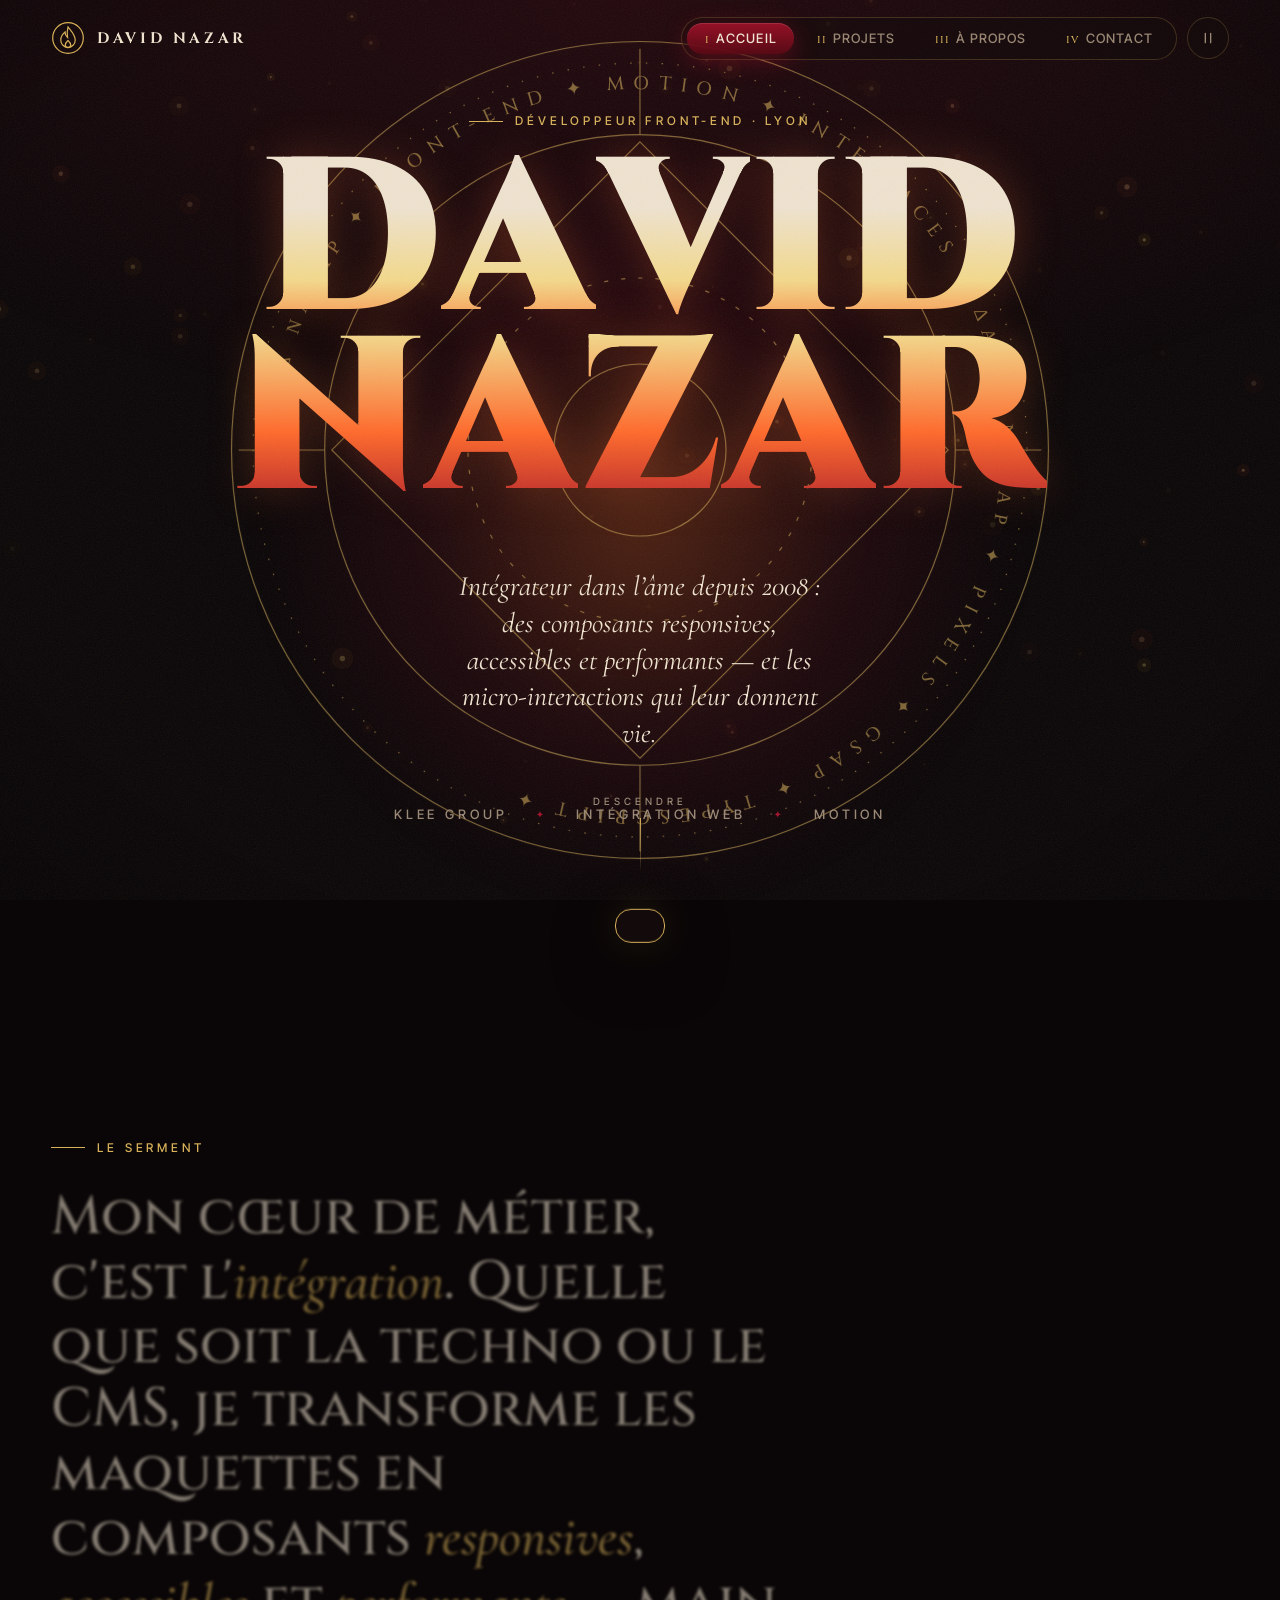
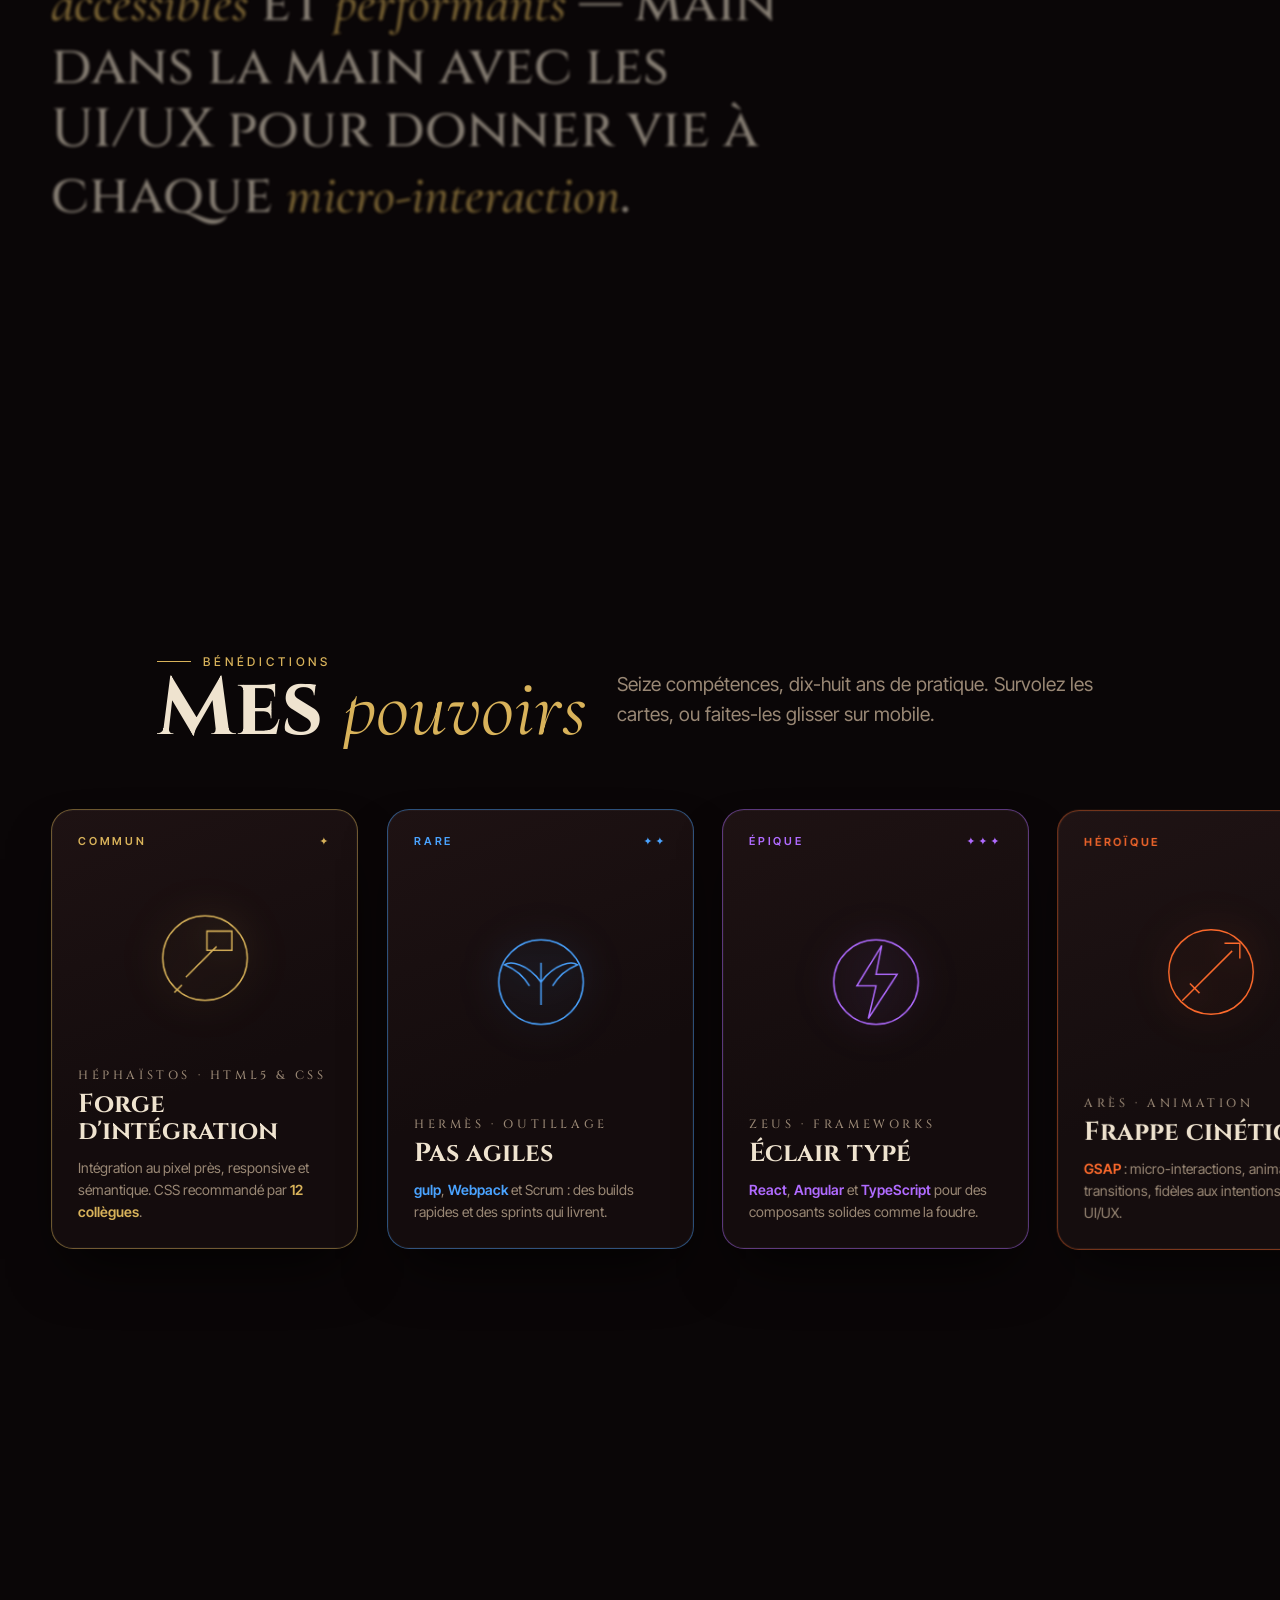
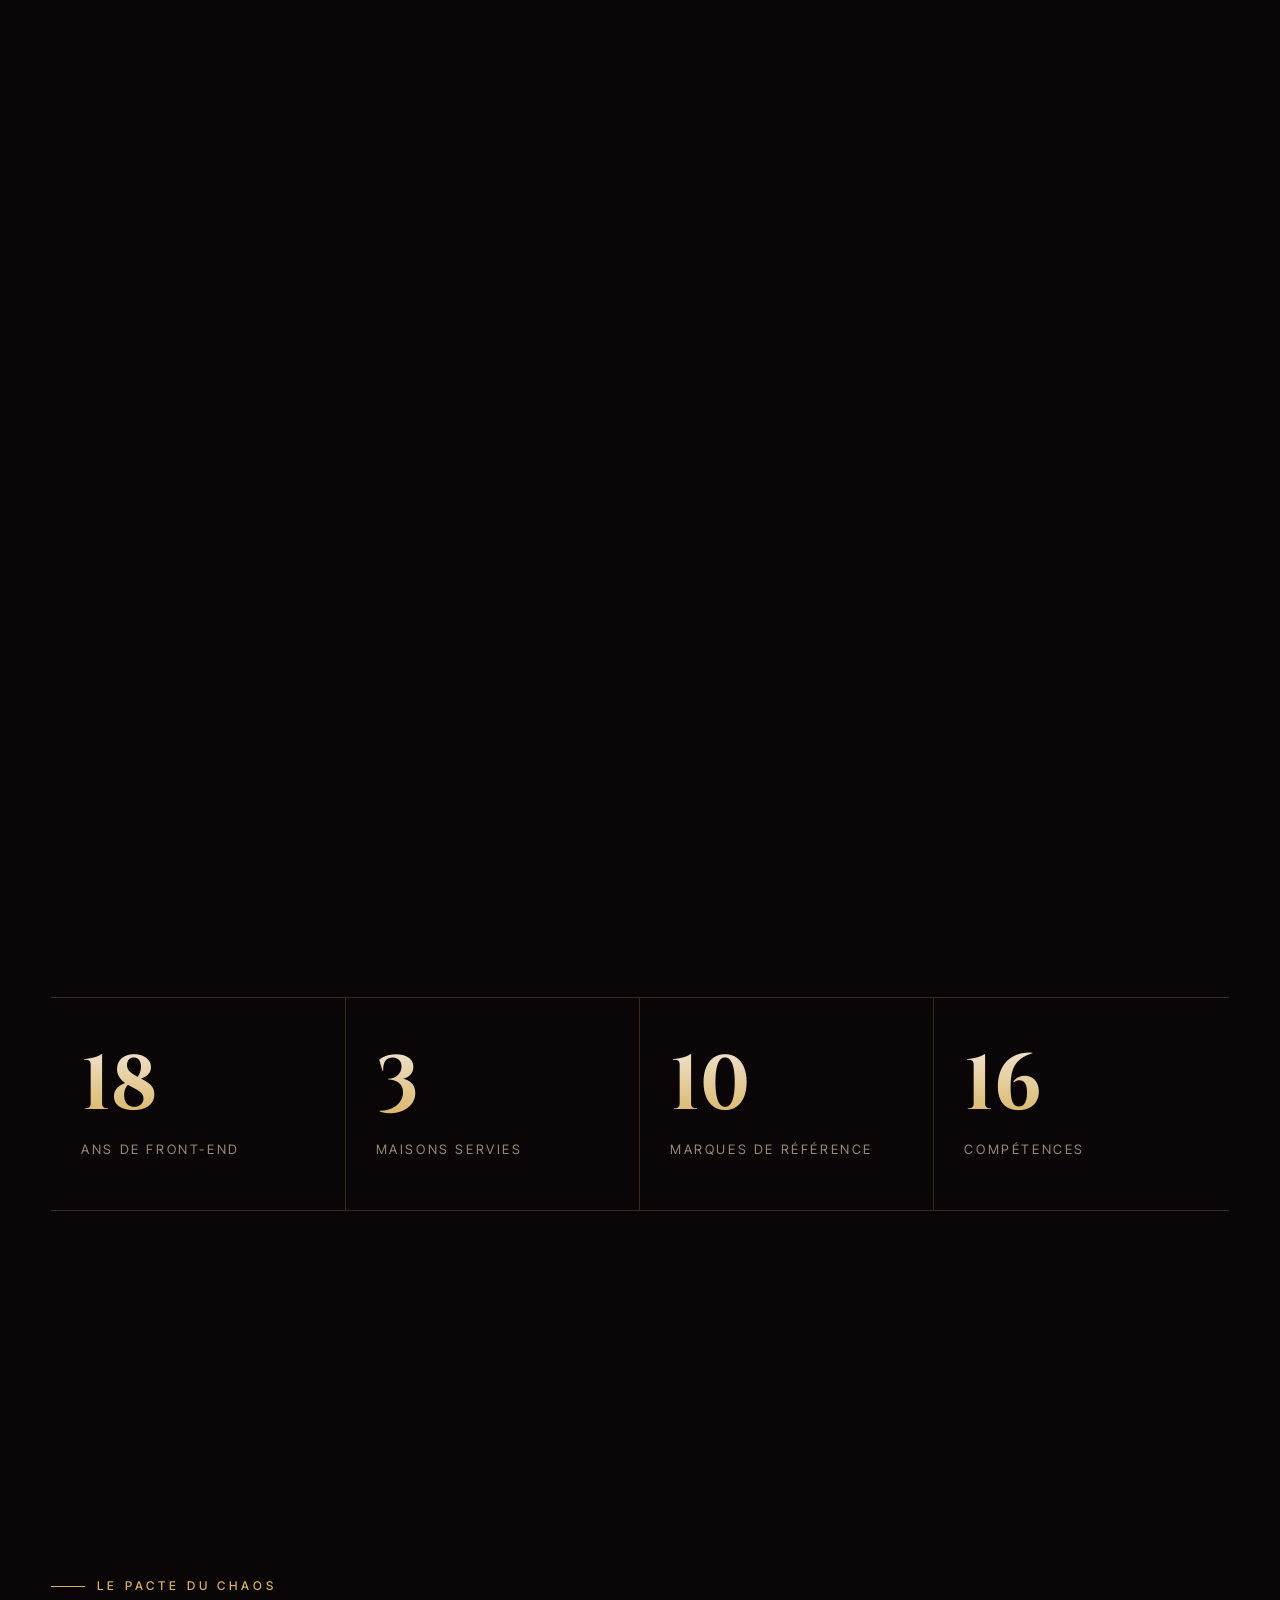
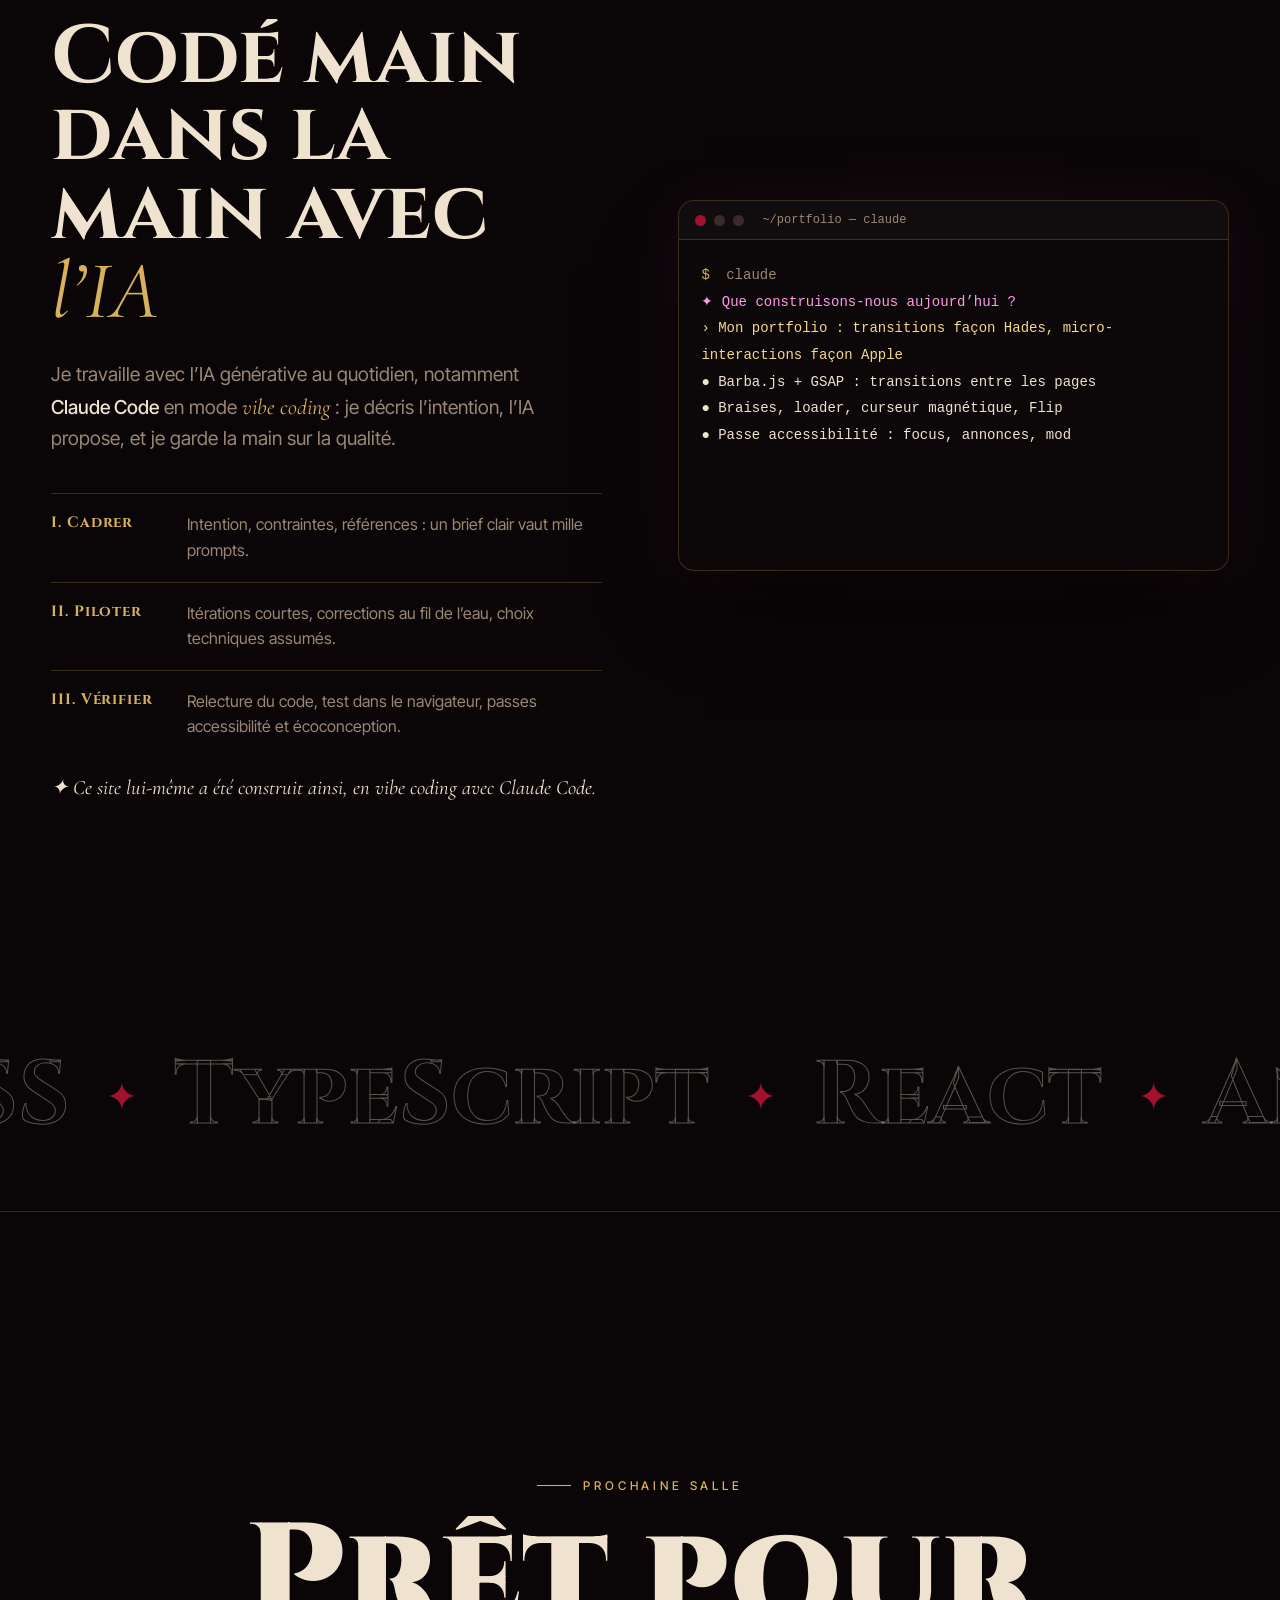
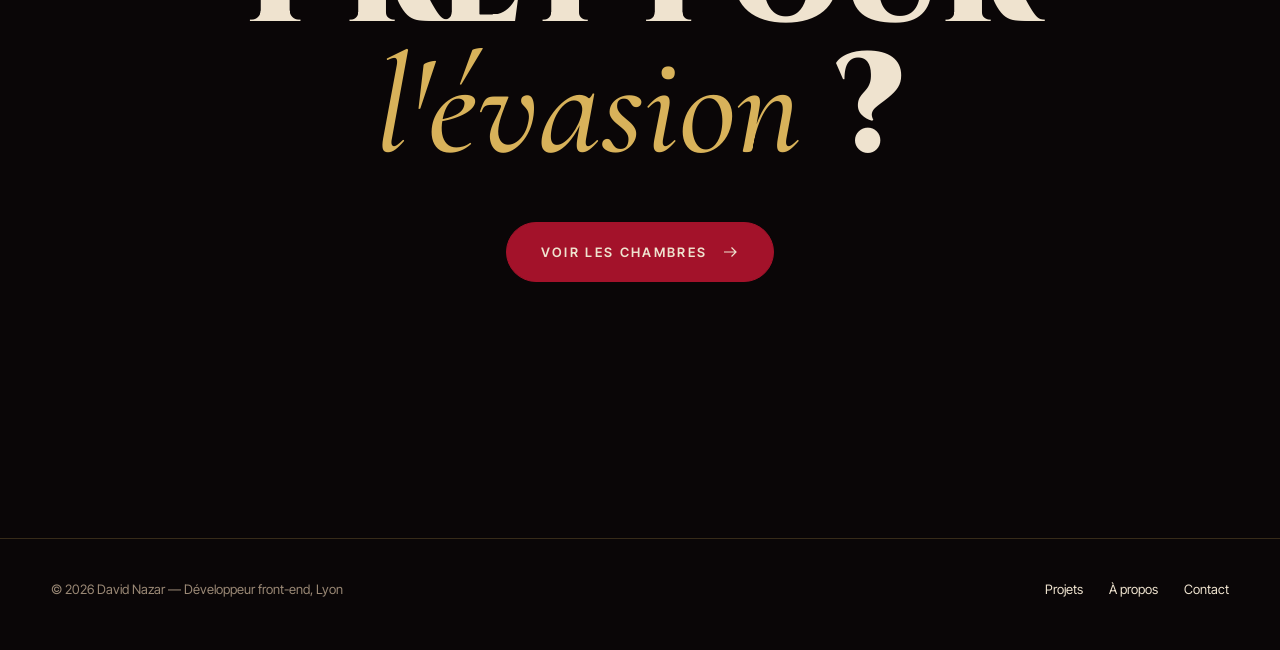
==== commit 5dc3b417: "Mobile : perspective 3D au gyroscope (hero, médaillon, carte pouvoir centrée), sobre et désactivée e" ====
--- a/index.html
+++ b/index.html
@@ -10,7 +10,7 @@
   <link rel="icon" href="data:image/svg+xml,%3Csvg xmlns='http://www.w3.org/2000/svg' viewBox='0 0 40 40'%3E%3Crect width='40' height='40' rx='9' fill='%230a0607'/%3E%3Cpath d='M20 7c4 5 8.5 9 8.5 15.5a8.5 8.5 0 0 1-17 0c0-4.5 2.5-7.5 5-9.5 0 3 1 5 3 6.5-1-4.5-.5-8.5.5-12.5Z' fill='none' stroke='%23d8b25a' stroke-width='2'/%3E%3C/svg%3E">
   <link rel="preload" href="fonts/cinzel.woff2" as="font" type="font/woff2" crossorigin>
   <link rel="preload" href="fonts/inter-tight.woff2" as="font" type="font/woff2" crossorigin>
-  <link rel="stylesheet" href="css/style.css?v=202611021543">
+  <link rel="stylesheet" href="css/style.css?v=202611021547">
   <script>document.documentElement.classList.add('fonts-pending'); setTimeout(function () { document.documentElement.classList.remove('fonts-pending'); }, 3000); try { if (localStorage.getItem('dn-calm') === '1') document.documentElement.classList.add('is-calm'); } catch (e) {}</script>
 </head>
 <body class="is-loading" data-barba="wrapper">
@@ -287,6 +287,6 @@
   <script src="js/vendor/Flip.min.js" defer></script>
   <script src="js/vendor/lenis.min.js" defer></script>
   <script src="js/vendor/barba.umd.js" defer></script>
-  <script src="js/main.js?v=202611021543" defer></script>
+  <script src="js/main.js?v=20261102154757" defer></script>
 </body>
 </html>
--- a/css/style.css
+++ b/css/style.css
@@ -366,6 +366,12 @@
   .boon { transition: transform 0.7s var(--ease-out); }
   .boon.is-live::before, .boon.is-live::after { opacity: 1; }
   .boon.is-live { animation: boon-live 4.5s ease-in-out infinite; }
+  /* Gyroscope disponible : l'inclinaison du téléphone remplace l'animation automatique */
+  .has-gyro .boon.is-live {
+    animation: none; transition: transform 0.25s ease-out;
+    transform: perspective(900px) rotateY(calc(var(--gx, 0) * 14deg)) rotateX(calc(var(--gy, 0) * -10deg));
+    --mx: calc(50% + var(--gx, 0) * 45%); --my: calc(35% + var(--gy, 0) * 45%); --sx: calc(50% + var(--gx, 0) * 55%);
+  }
 }
 @keyframes boon-live {
   0%, 100% { --mx: 15%; --my: 10%; --sx: 0%; transform: perspective(900px) rotateY(-8deg) rotateX(4deg); }
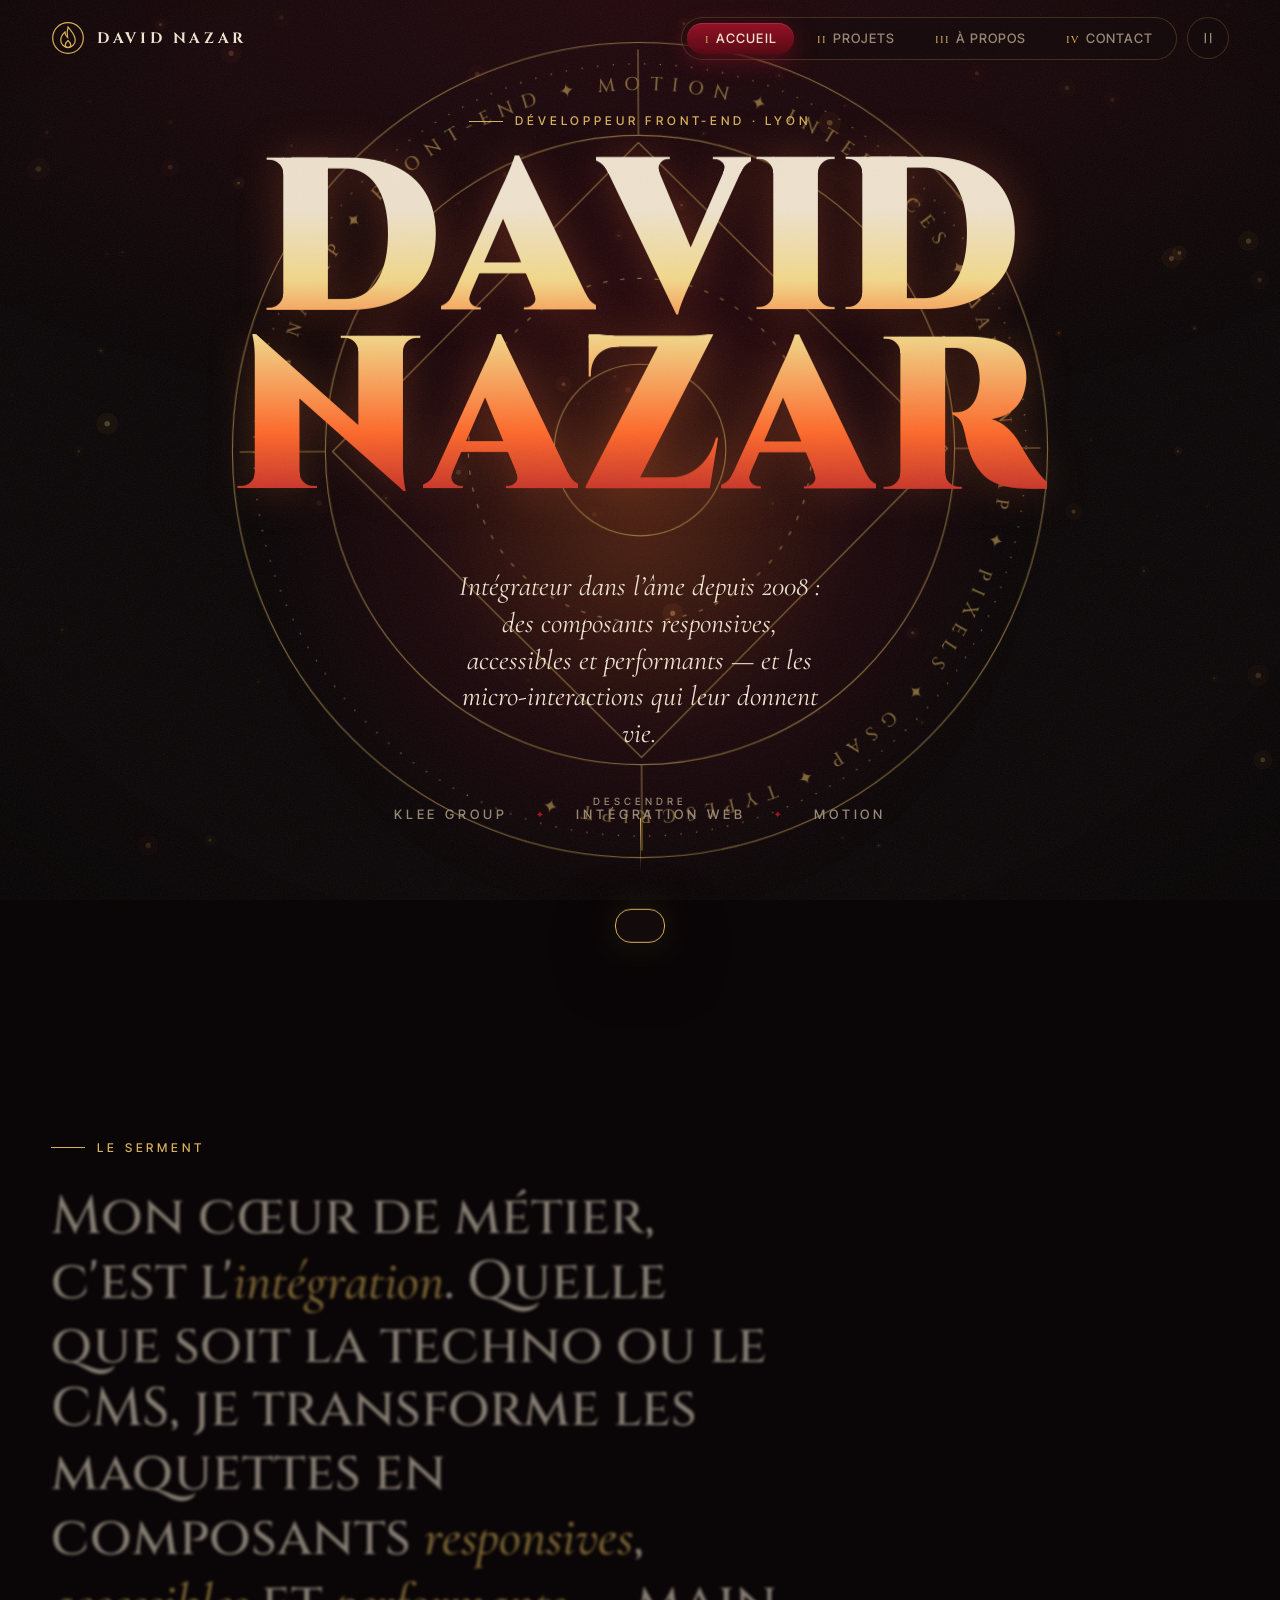
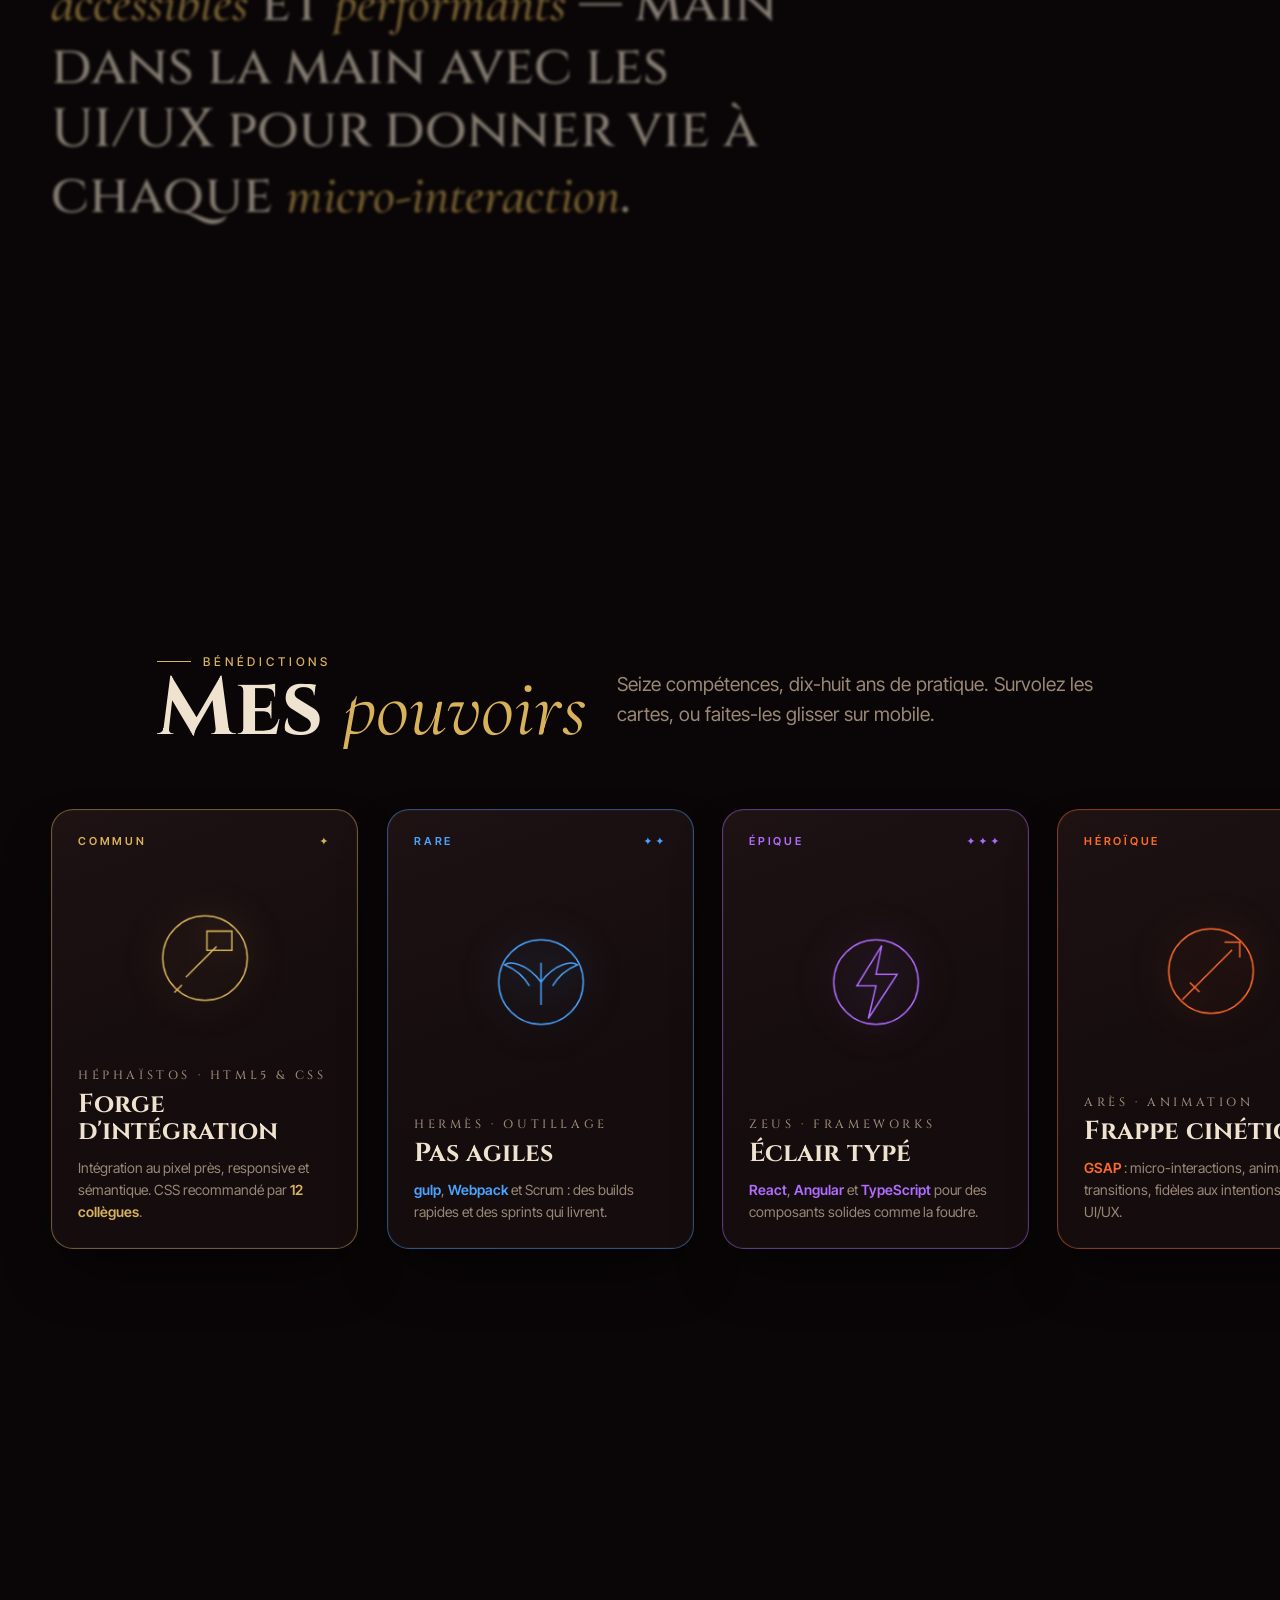
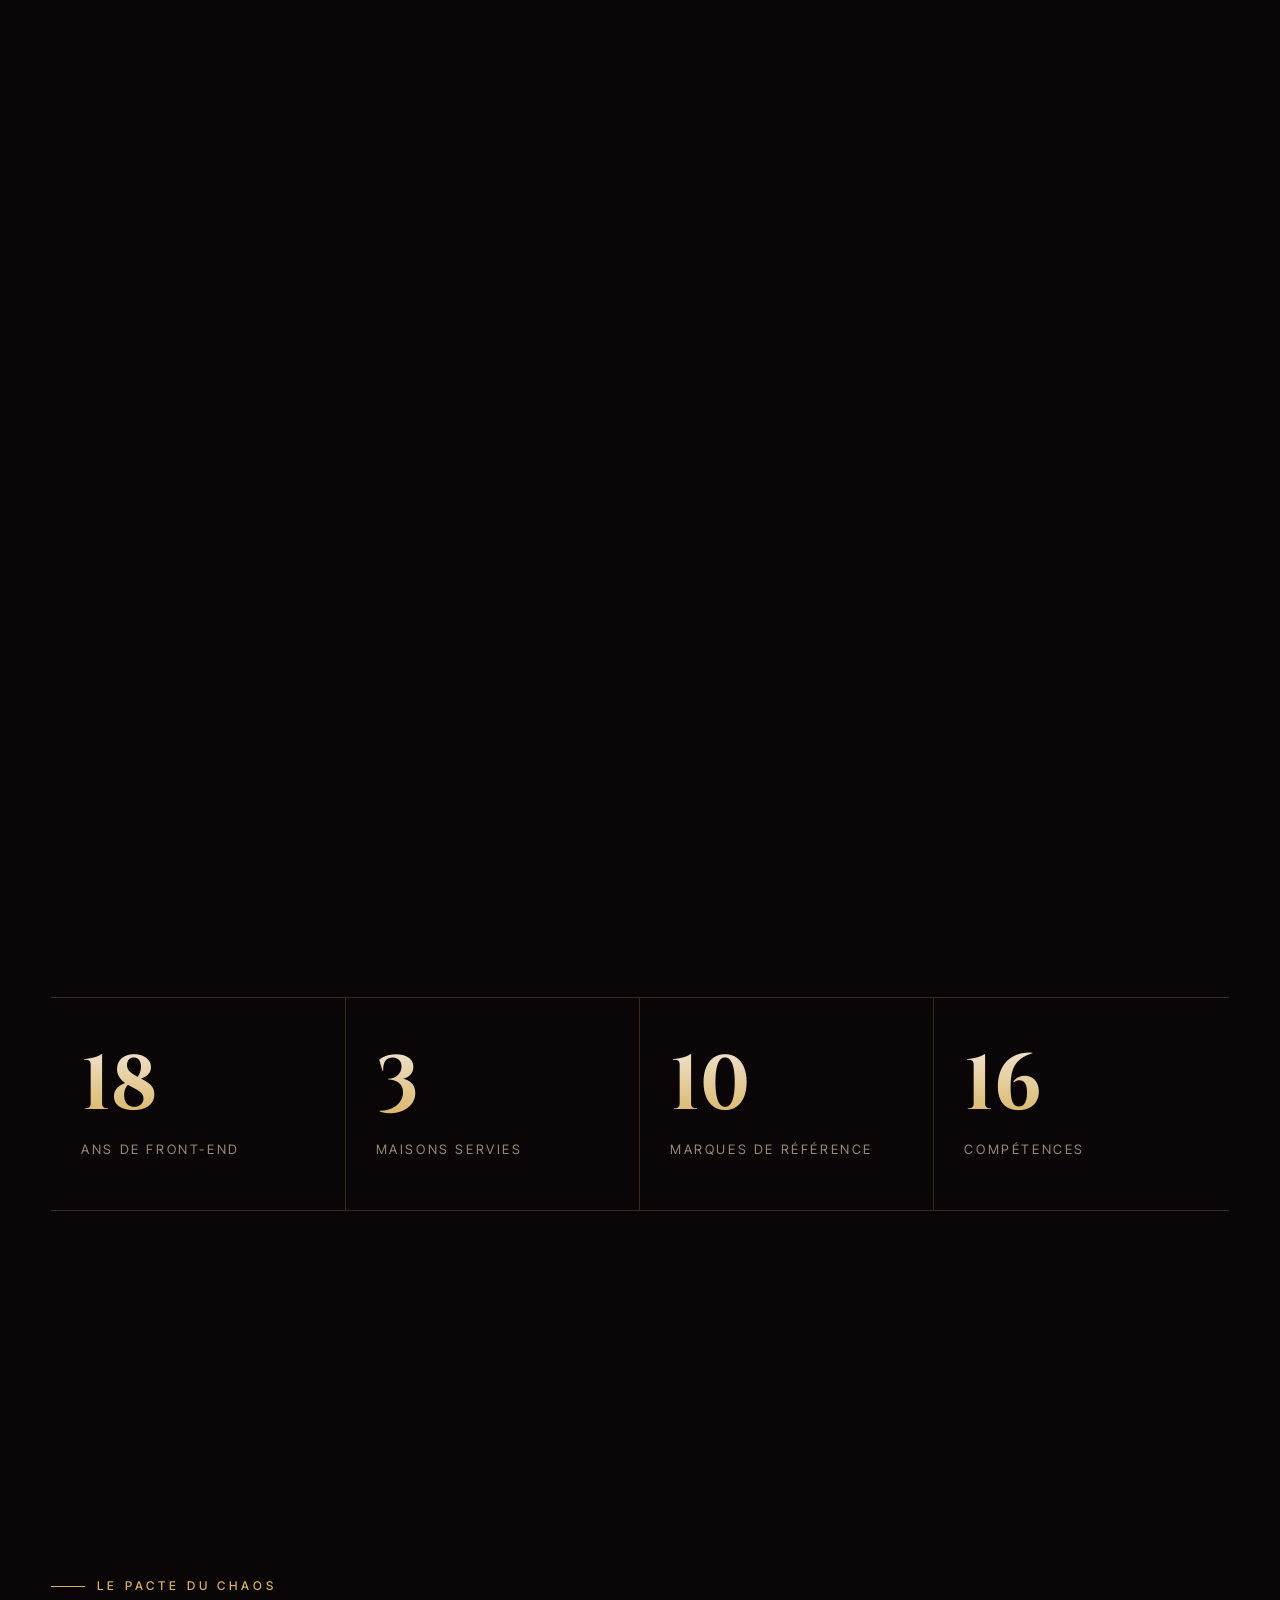
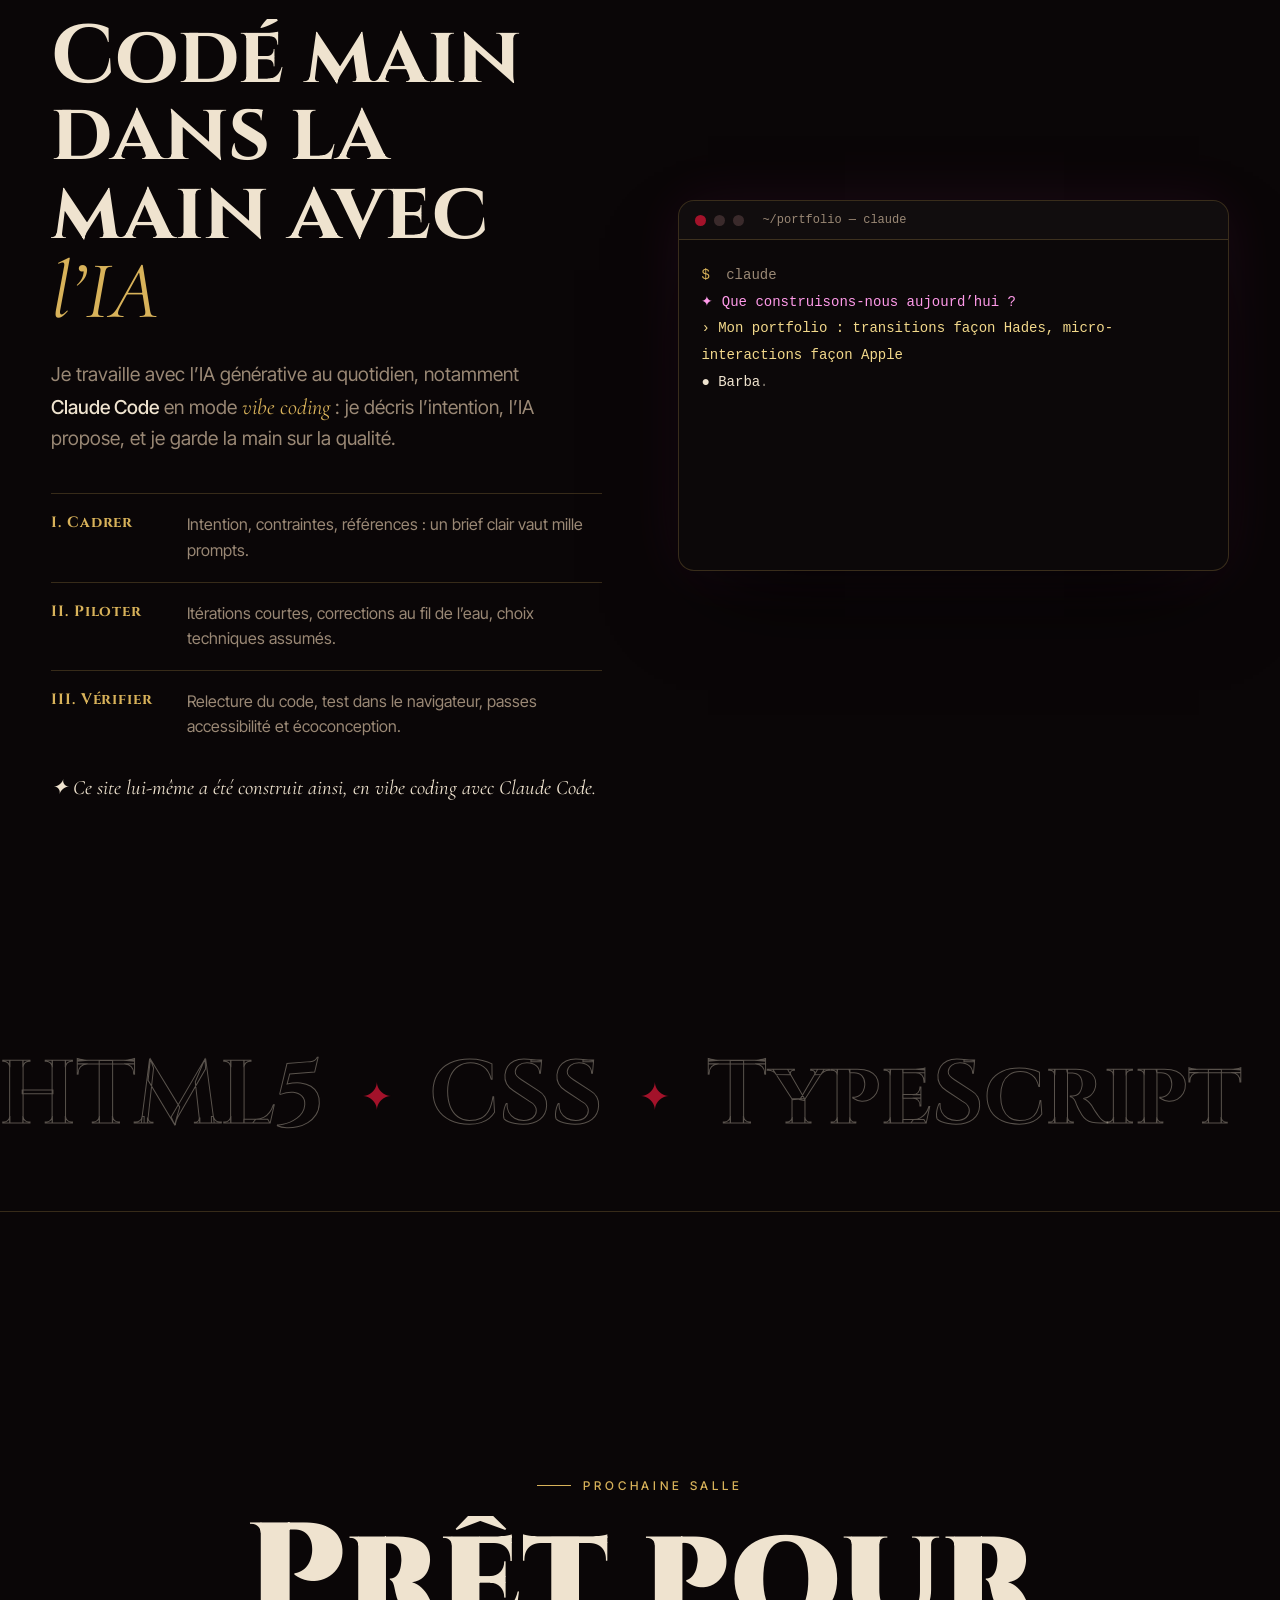
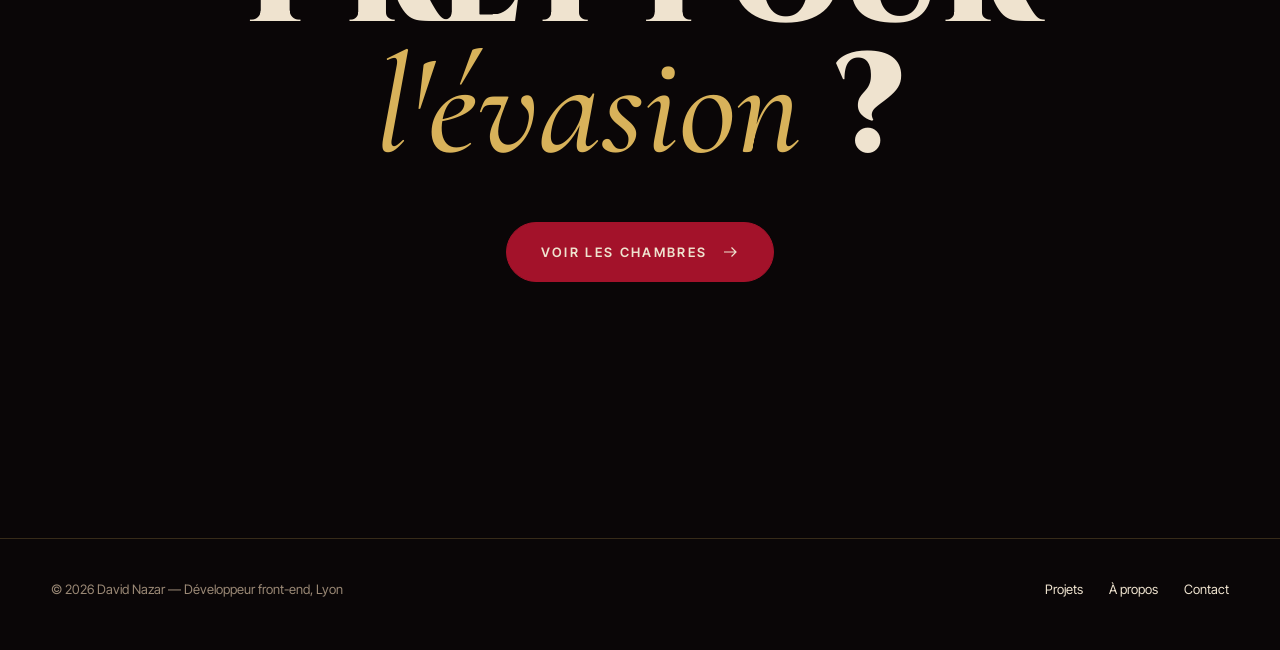
==== commit 893200aa: "iPhone : bouton « Activer la 3D » pour l'autorisation gyroscope (plus de demande au premier toucher)" ====
--- a/index.html
+++ b/index.html
@@ -10,7 +10,7 @@
   <link rel="icon" href="data:image/svg+xml,%3Csvg xmlns='http://www.w3.org/2000/svg' viewBox='0 0 40 40'%3E%3Crect width='40' height='40' rx='9' fill='%230a0607'/%3E%3Cpath d='M20 7c4 5 8.5 9 8.5 15.5a8.5 8.5 0 0 1-17 0c0-4.5 2.5-7.5 5-9.5 0 3 1 5 3 6.5-1-4.5-.5-8.5.5-12.5Z' fill='none' stroke='%23d8b25a' stroke-width='2'/%3E%3C/svg%3E">
   <link rel="preload" href="fonts/cinzel.woff2" as="font" type="font/woff2" crossorigin>
   <link rel="preload" href="fonts/inter-tight.woff2" as="font" type="font/woff2" crossorigin>
-  <link rel="stylesheet" href="css/style.css?v=202611021547">
+  <link rel="stylesheet" href="css/style.css?v=20261102155402">
   <script>document.documentElement.classList.add('fonts-pending'); setTimeout(function () { document.documentElement.classList.remove('fonts-pending'); }, 3000); try { if (localStorage.getItem('dn-calm') === '1') document.documentElement.classList.add('is-calm'); } catch (e) {}</script>
 </head>
 <body class="is-loading" data-barba="wrapper">
@@ -287,6 +287,6 @@
   <script src="js/vendor/Flip.min.js" defer></script>
   <script src="js/vendor/lenis.min.js" defer></script>
   <script src="js/vendor/barba.umd.js" defer></script>
-  <script src="js/main.js?v=20261102154757" defer></script>
+  <script src="js/main.js?v=20261102155402" defer></script>
 </body>
 </html>
--- a/css/style.css
+++ b/css/style.css
@@ -373,6 +373,13 @@
     --mx: calc(50% + var(--gx, 0) * 45%); --my: calc(35% + var(--gy, 0) * 45%); --sx: calc(50% + var(--gx, 0) * 55%);
   }
 }
+.gyro-btn {
+  display: inline-flex; align-items: center; gap: 10px; padding: 12px 20px; border-radius: 999px;
+  border: 1px solid var(--gold); background: rgba(216, 178, 90, 0.08); color: var(--gold-2);
+  font: 600 12px/1 var(--f-ui); letter-spacing: 0.16em; text-transform: uppercase;
+  box-shadow: 0 0 24px rgba(216, 178, 90, 0.18);
+}
+.gyro-btn span { color: var(--ember); animation: breathe 2.4s ease-in-out infinite; }
 @keyframes boon-live {
   0%, 100% { --mx: 15%; --my: 10%; --sx: 0%; transform: perspective(900px) rotateY(-8deg) rotateX(4deg); }
   50% { --mx: 85%; --my: 75%; --sx: 100%; transform: perspective(900px) rotateY(8deg) rotateX(-4deg); }
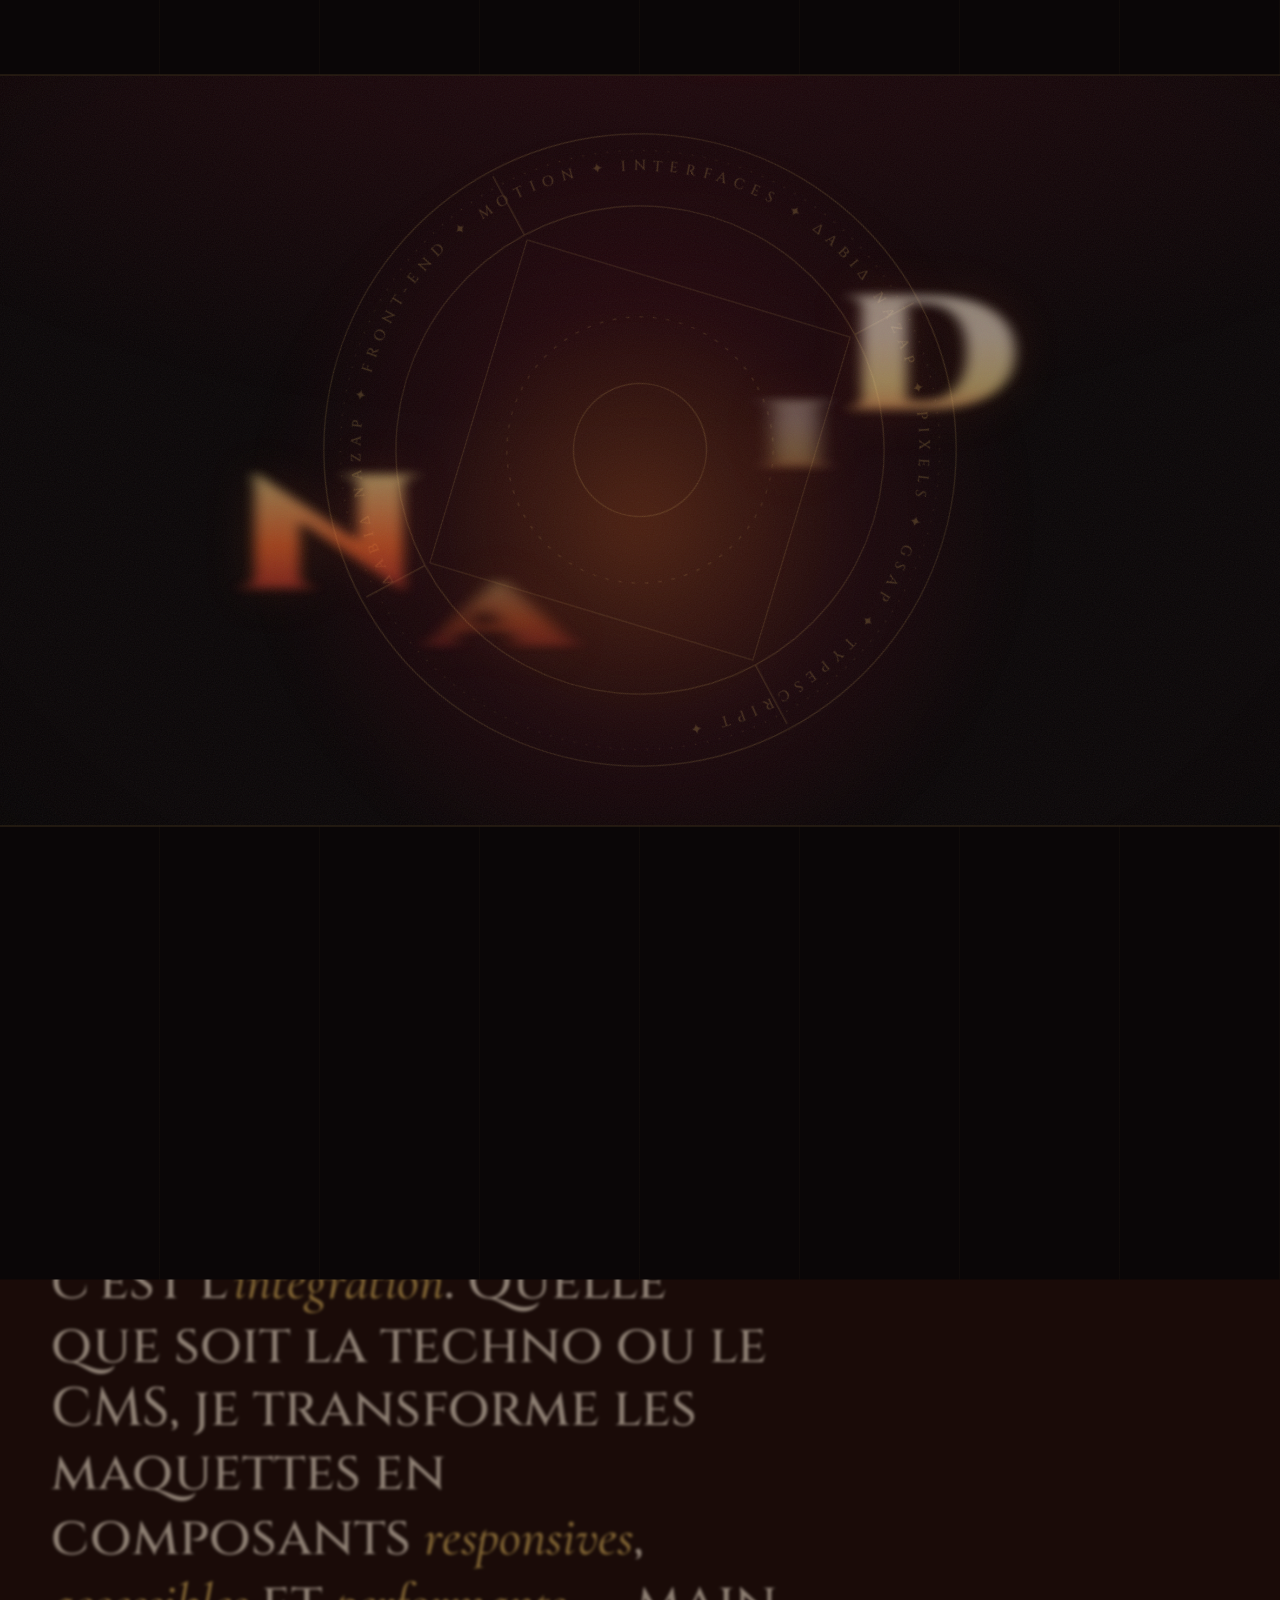
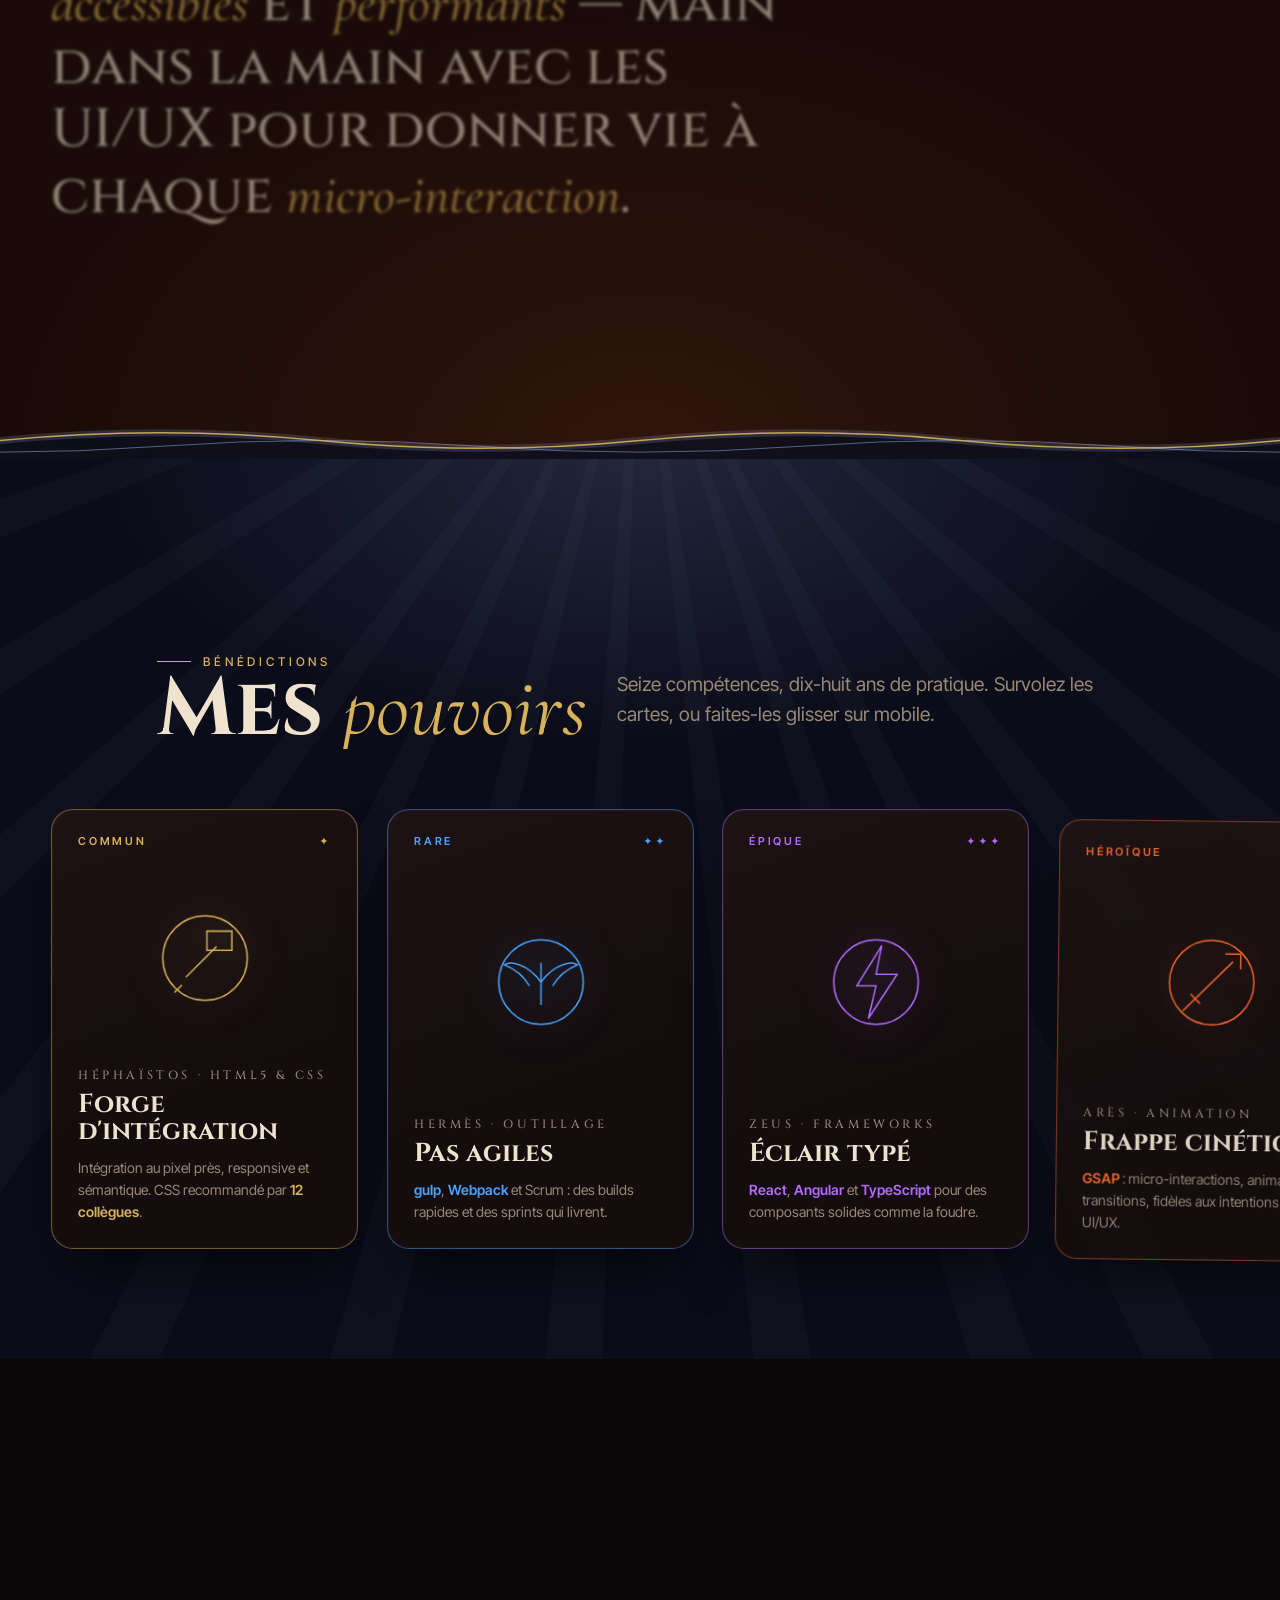
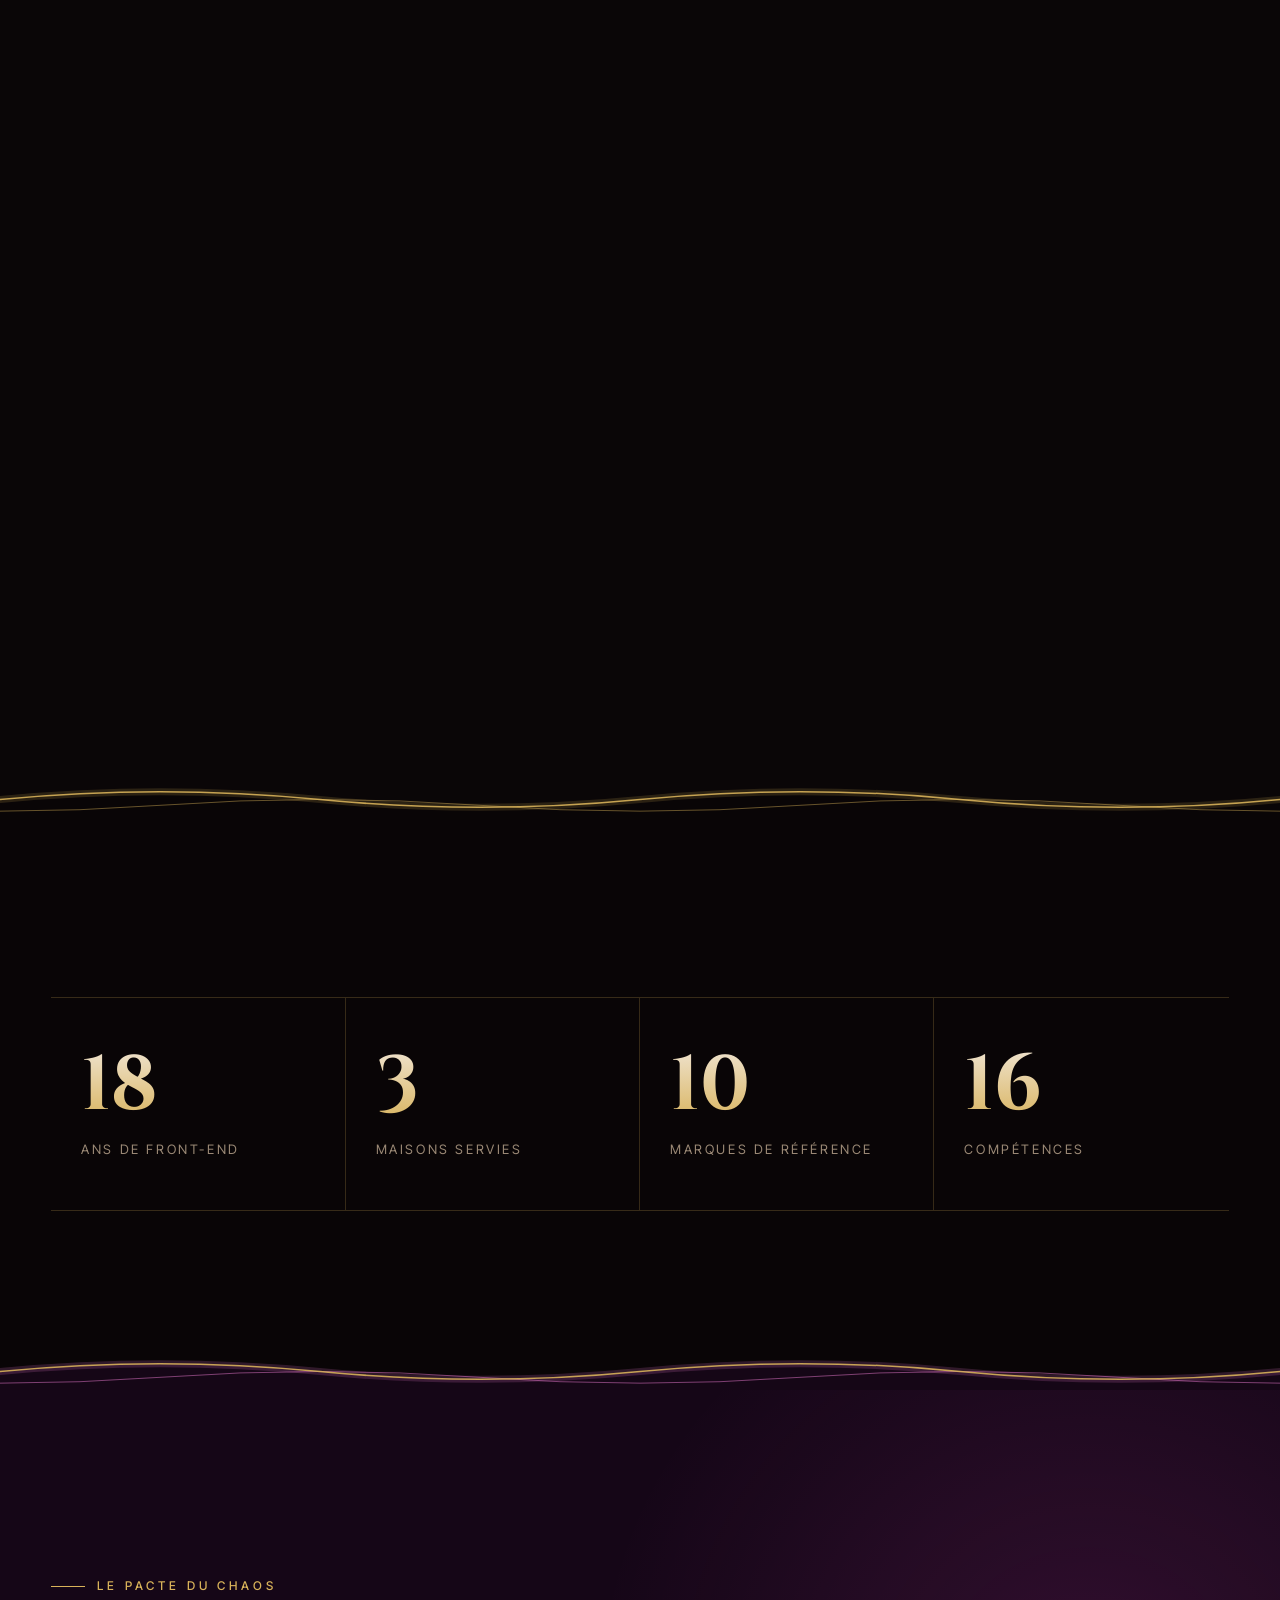
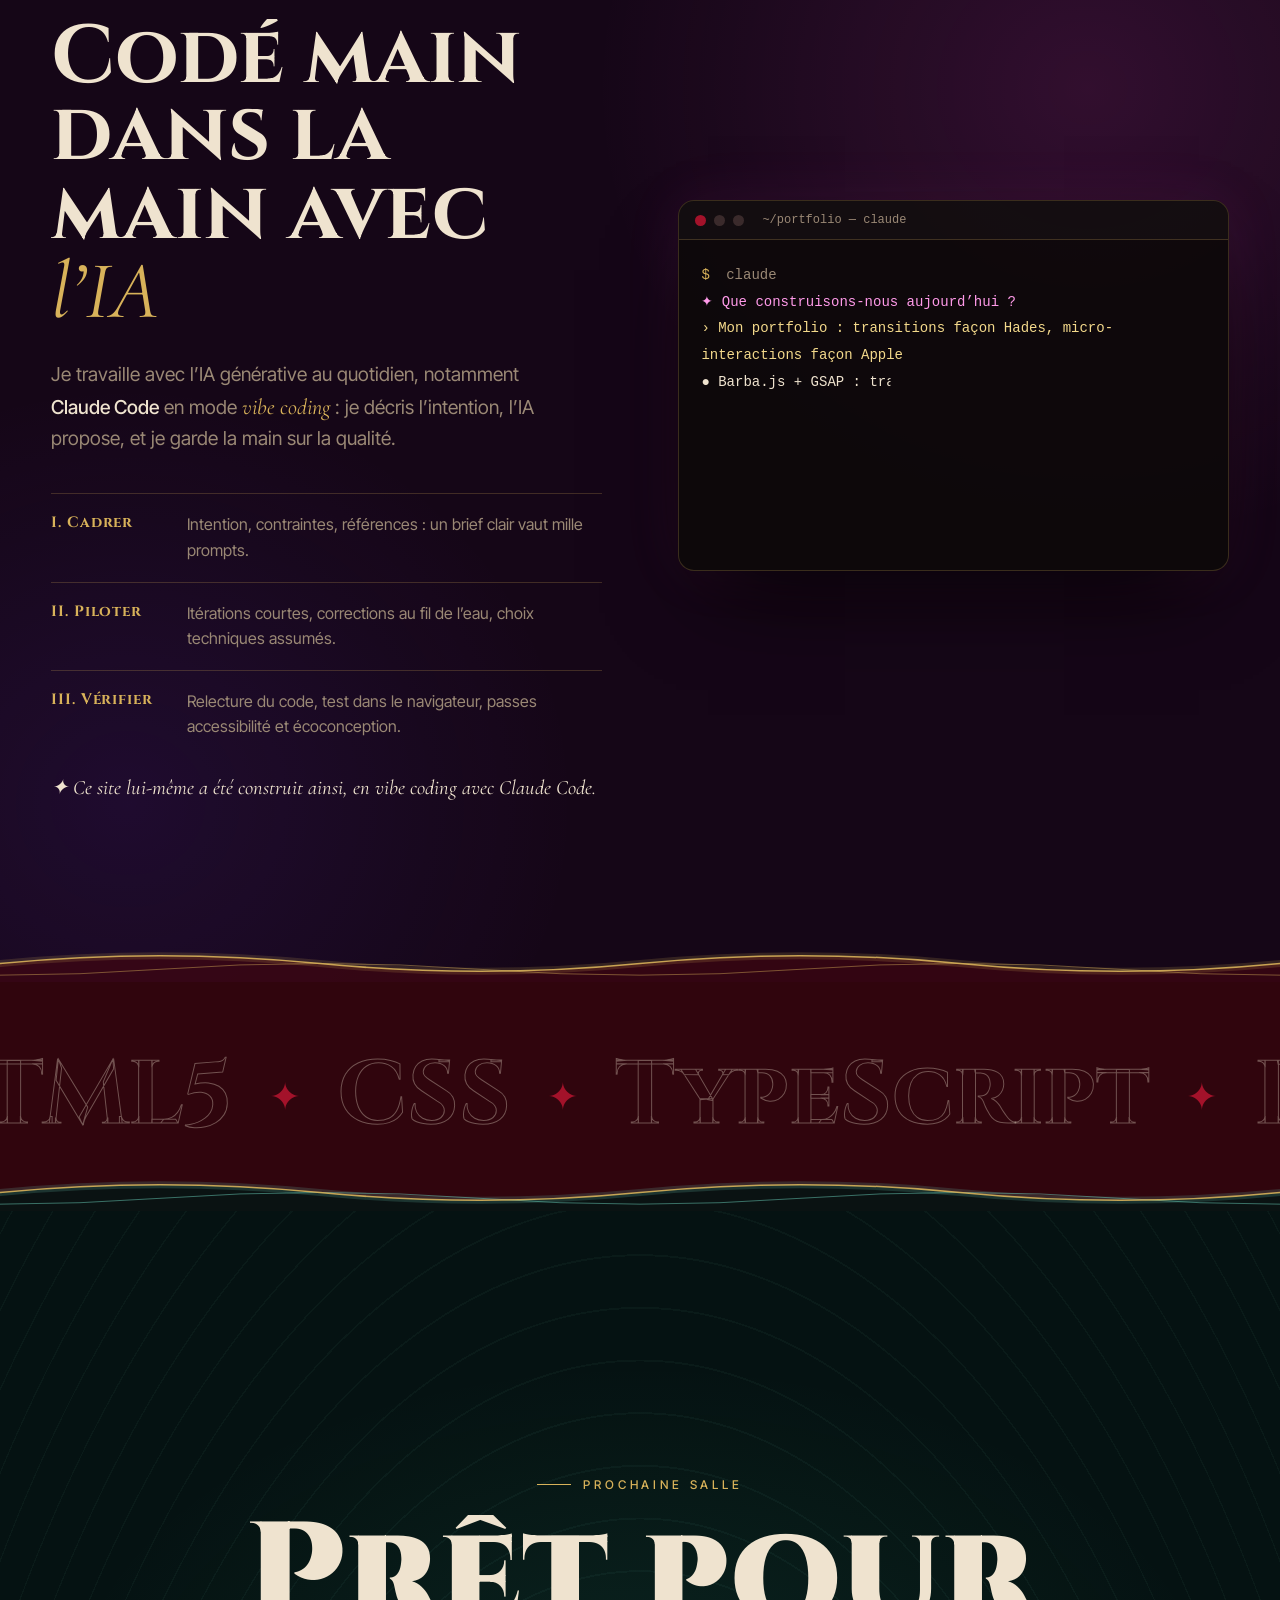
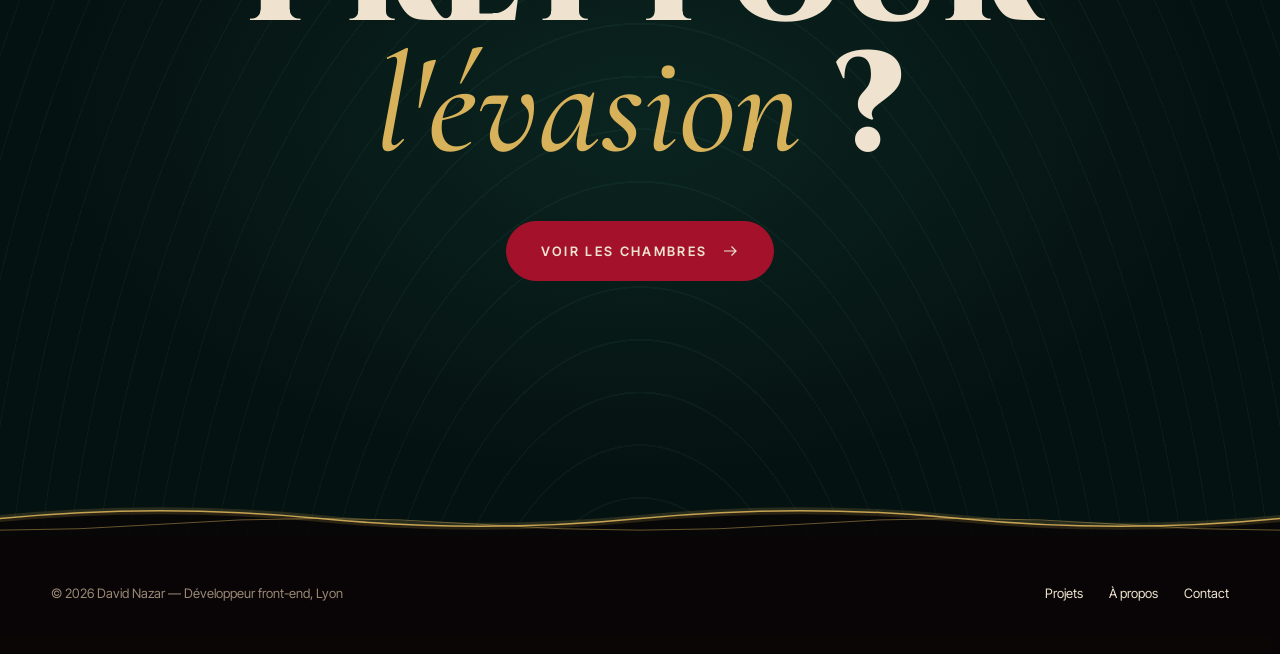
==== commit 66028a5f: "Régions des Enfers : fonds par section et vagues dorées flottantes, barre de filtres refondue - Fond" ====
--- a/index.html
+++ b/index.html
@@ -10,7 +10,7 @@
   <link rel="icon" href="data:image/svg+xml,%3Csvg xmlns='http://www.w3.org/2000/svg' viewBox='0 0 40 40'%3E%3Crect width='40' height='40' rx='9' fill='%230a0607'/%3E%3Cpath d='M20 7c4 5 8.5 9 8.5 15.5a8.5 8.5 0 0 1-17 0c0-4.5 2.5-7.5 5-9.5 0 3 1 5 3 6.5-1-4.5-.5-8.5.5-12.5Z' fill='none' stroke='%23d8b25a' stroke-width='2'/%3E%3C/svg%3E">
   <link rel="preload" href="fonts/cinzel.woff2" as="font" type="font/woff2" crossorigin>
   <link rel="preload" href="fonts/inter-tight.woff2" as="font" type="font/woff2" crossorigin>
-  <link rel="stylesheet" href="css/style.css?v=20261102155402">
+  <link rel="stylesheet" href="css/style.css?v=20261102160914">
   <script>document.documentElement.classList.add('fonts-pending'); setTimeout(function () { document.documentElement.classList.remove('fonts-pending'); }, 3000); try { if (localStorage.getItem('dn-calm') === '1') document.documentElement.classList.add('is-calm'); } catch (e) {}</script>
 </head>
 <body class="is-loading" data-barba="wrapper">
@@ -114,7 +114,7 @@
       <div class="scroll-cue" data-hero-fade>Descendre<i></i></div>
     </section>
 
-    <section class="manifesto">
+    <section class="manifesto zone zone--asphodel">
       <div class="wrap">
         <span class="eyebrow" data-reveal>Le serment</span>
         <p class="manifesto__text" data-scrub-words>
@@ -123,7 +123,7 @@
       </div>
     </section>
 
-    <section class="boons" data-boons>
+    <section class="boons zone zone--elysium" data-boons>
       <div class="boons__pin">
         <div class="wrap boons__head">
           <div>
@@ -200,7 +200,7 @@
       </div>
     </section>
 
-    <section class="section">
+    <section class="section zone zone--ink">
       <div class="wrap">
         <div class="stats">
           <div class="stat" data-reveal><div class="stat__value" data-count="18">0</div><div class="stat__label">Ans de front-end</div></div>
@@ -211,7 +211,7 @@
       </div>
     </section>
 
-    <section class="section chaos">
+    <section class="section chaos zone zone--chaos">
       <div class="wrap chaos__grid">
         <div>
           <span class="eyebrow" data-reveal>Le pacte du Chaos</span>
@@ -241,7 +241,7 @@
       </div>
     </section>
 
-    <div class="marquee" data-marquee aria-label="Technologies">
+    <div class="marquee zone zone--blood" data-marquee aria-label="Technologies">
       <div class="marquee__track">
         <div class="marquee__group">
           <span class="marquee__item">HTML5</span><span class="marquee__sep">✦</span>
@@ -259,7 +259,7 @@
       </div>
     </div>
 
-    <section class="cta">
+    <section class="cta zone zone--styx">
       <div class="wrap">
         <span class="eyebrow" data-reveal>Prochaine salle</span>
         <h2 class="cta__title" data-split-lines>Prêt pour<br><span class="serif">l'évasion</span>&nbsp;?</h2>
@@ -271,7 +271,7 @@
       </div>
     </section>
 
-    <footer class="footer">
+    <footer class="footer zone zone--ink">
       <div class="wrap">
         <span>© 2026 David Nazar — Développeur front-end, Lyon</span>
         <div class="footer__links"><a href="projets.html">Projets</a><a href="apropos.html">À propos</a><a href="contact.html">Contact</a></div>
@@ -287,6 +287,6 @@
   <script src="js/vendor/Flip.min.js" defer></script>
   <script src="js/vendor/lenis.min.js" defer></script>
   <script src="js/vendor/barba.umd.js" defer></script>
-  <script src="js/main.js?v=20261102155402" defer></script>
+  <script src="js/main.js?v=20261102160634" defer></script>
 </body>
 </html>
--- a/css/style.css
+++ b/css/style.css
@@ -317,7 +317,7 @@
 .manifesto__text .word { display: inline-block; }
 
 /* Bénédictions (cartes boons) */
-.boons { position: relative; overflow: hidden; }
+.boons { position: relative; overflow-x: clip; overflow-y: visible; }
 .boons__head { display: flex; justify-content: space-between; align-items: end; gap: 30px; flex-wrap: wrap; margin-bottom: 60px; }
 .boons__pin { height: 100svh; display: flex; flex-direction: column; justify-content: center; padding-top: var(--nav-h); }
 .boons__track { display: flex; gap: clamp(18px, 2.2vw, 34px); padding: 0 var(--gutter); width: max-content; }
@@ -414,6 +414,48 @@
 @keyframes caret { 50% { opacity: 0; } }
 @media (max-width: 560px) { .term__line { white-space: normal; } .chaos__steps li { grid-template-columns: 1fr; gap: 4px; } }
 
+/* ==========================================================================
+   Régions des Enfers : chaque section a son fond, pleine largeur, fondu court en haut et en bas.
+   Fonds semi-transparents : les braises restent visibles derrière.
+   ========================================================================== */
+.zone { position: relative; isolation: isolate; --zone-bg: transparent; --zone-glow: none; --zone-accent: var(--gold); }
+.zone::before {
+  content: ""; position: absolute; top: 0; bottom: 0; left: calc(50% - 50vw); right: calc(50% - 50vw); z-index: -1; pointer-events: none;
+  background: var(--zone-glow), var(--zone-bg);
+}
+/* Bordure de région : vague dorée qui déborde sur la section précédente et dérive lentement */
+.zone__wave {
+  position: absolute; top: -40px; left: calc(50% - 50vw); width: 200vw; height: 40px; z-index: 0; pointer-events: none;
+  animation: wave-drift 28s linear infinite; will-change: transform;
+}
+.zone__wave svg { display: block; width: 100%; height: 100%; overflow: visible; }
+.zone__wave .wave-fill { fill: var(--zone-bg); }
+.zone__wave .wave-line { fill: none; stroke: var(--gold); stroke-width: 1.5; opacity: 0.9; }
+.zone__wave .wave-glow { fill: none; stroke: var(--zone-accent); stroke-width: 7; opacity: 0.16; }
+.zone__wave .wave-line--echo { stroke: var(--zone-accent); stroke-width: 1; opacity: 0.45; }
+.zone:nth-of-type(even) > .zone__wave { animation-duration: 36s; animation-direction: reverse; }
+@keyframes wave-drift { to { transform: translateX(-50%); } }
+.zone--asphodel {
+  --zone-bg: rgba(31, 13, 9, 0.8); --zone-accent: var(--ember);
+  --zone-glow: radial-gradient(70% 55% at 50% 100%, rgba(255, 106, 43, 0.1), transparent 70%);
+}
+.zone--elysium {
+  --zone-bg: rgba(12, 15, 30, 0.84); --zone-accent: #a9c6ff;
+  --zone-glow: radial-gradient(60% 45% at 50% 0%, rgba(170, 200, 255, 0.14), transparent 70%),
+    repeating-conic-gradient(from 160deg at 50% -20%, rgba(200, 220, 255, 0.022) 0 3deg, transparent 3deg 11deg);
+}
+.zone--chaos {
+  --zone-bg: rgba(24, 8, 27, 0.84); --zone-accent: #ff86e2;
+  --zone-glow: radial-gradient(55% 55% at 85% 25%, rgba(255, 79, 216, 0.12), transparent 70%), radial-gradient(50% 50% at 10% 85%, rgba(120, 60, 255, 0.1), transparent 70%);
+}
+.zone--styx {
+  --zone-bg: rgba(5, 21, 20, 0.86); --zone-accent: #74e3cb;
+  --zone-glow: radial-gradient(65% 55% at 50% 55%, rgba(60, 200, 170, 0.1), transparent 70%),
+    repeating-radial-gradient(ellipse at 50% 130%, rgba(120, 220, 200, 0.045) 0 1px, transparent 1px 28px);
+}
+.zone--blood { --zone-bg: rgba(64, 6, 17, 0.72); --zone-accent: var(--gold); }
+.zone--ink { --zone-bg: rgba(10, 6, 7, 0.84); --zone-accent: var(--gold); }
+
 /* Stats */
 .stats { display: grid; grid-template-columns: repeat(4, 1fr); border-top: 1px solid var(--line); border-bottom: 1px solid var(--line); }
 .stat { padding: 50px 30px; border-right: 1px solid var(--line); }
@@ -423,7 +465,7 @@
 @media (max-width: 860px) { .stats { grid-template-columns: repeat(2, 1fr); } .stat:nth-child(2) { border-right: 0; } .stat:nth-child(-n+2) { border-bottom: 1px solid var(--line); } }
 
 /* Marquee */
-.marquee { padding: 70px 0; overflow: hidden; border-bottom: 1px solid var(--line); }
+.marquee { padding: 70px 0; overflow-x: clip; overflow-y: visible; }
 .marquee__track { display: flex; width: max-content; }
 .marquee__group { display: flex; align-items: center; flex-shrink: 0; }
 .marquee__item { font: 700 clamp(44px, 7vw, 110px)/1 var(--f-display); padding: 0 0.4em; white-space: nowrap; color: transparent; -webkit-text-stroke: 1px rgba(239, 227, 207, 0.35); transition: color 0.4s, -webkit-text-stroke-color 0.4s; }
@@ -436,7 +478,7 @@
 .cta__title .serif { color: var(--gold); font-weight: 500; }
 
 /* Footer */
-.footer { padding: 40px 0 50px; border-top: 1px solid var(--line); }
+.footer { padding: 46px 0 50px; }
 .footer .wrap { display: flex; justify-content: space-between; align-items: center; gap: 20px; flex-wrap: wrap; font-size: 13px; color: var(--muted); }
 .footer__links { display: flex; gap: 26px; }
 .footer__links a { position: relative; color: var(--bone); }
@@ -451,12 +493,52 @@
 .page-head__title .serif { font-weight: 500; color: var(--gold); }
 .page-head__row { display: flex; justify-content: space-between; align-items: end; gap: 30px; flex-wrap: wrap; }
 
-.toolbar { display: flex; justify-content: space-between; align-items: center; gap: 20px; flex-wrap: wrap; padding: 22px 0; border-top: 1px solid var(--line); border-bottom: 1px solid var(--line); position: sticky; top: 0; z-index: 5; background: rgba(10, 6, 7, 0.75); backdrop-filter: blur(10px); -webkit-backdrop-filter: blur(10px); }
-.segmented { position: relative; display: inline-flex; padding: 4px; border-radius: 999px; border: 1px solid var(--line); background: var(--ink-2); }
-.segmented button { position: relative; z-index: 1; padding: 9px 16px; border-radius: 999px; font: 500 12px/1 var(--f-ui); letter-spacing: 0.12em; text-transform: uppercase; color: var(--muted); white-space: nowrap; flex-shrink: 0; transition: color 0.35s; }
-@media (max-width: 760px) { /* Mobile : les filtres défilent horizontalement au lieu de se replier */ .toolbar { flex-direction: column; align-items: stretch; gap: 12px; padding: 16px 0; } .segmented[data-filter] { display: flex; max-width: 100%; overflow-x: auto; overscroll-behavior-x: contain; scrollbar-width: none; scroll-padding: 0 24px; } .segmented[data-filter]::-webkit-scrollbar { display: none; } .segmented[data-filter]::after { content: ""; flex: 0 0 4px; } .segmented[data-view] { align-self: flex-start; } }
+/* Barre de filtres : capsules dorées, fond vitré seulement quand la barre est collée en haut */
+.toolbar { position: sticky; top: 0; z-index: 5; display: flex; justify-content: space-between; align-items: center; gap: 16px 24px; flex-wrap: wrap; padding: 20px 0; transition: top 0.7s var(--ease-out); }
+/* Collée : la barre se range sous la navigation quand celle-ci est affichée */
+body:has(.nav:not(.is-hidden)) .toolbar { top: var(--nav-h); }
+.toolbar::before {
+  content: ""; position: absolute; top: 0; bottom: 0; left: calc(50% - 50vw); right: calc(50% - 50vw); z-index: -1;
+  background: rgba(22, 10, 8, 0.82); backdrop-filter: blur(14px) saturate(140%); -webkit-backdrop-filter: blur(14px) saturate(140%);
+  border-bottom: 1px solid rgba(216, 178, 90, 0.28); box-shadow: 0 18px 40px -20px rgba(0, 0, 0, 0.8);
+  opacity: 0; transition: opacity 0.45s;
+}
+.toolbar.is-stuck::before { opacity: 1; }
+.toolbar__group { display: flex; align-items: center; gap: 18px; min-width: 0; }
+.toolbar__label { display: inline-flex; align-items: center; gap: 12px; font: 500 11px/1 var(--f-ui); letter-spacing: 0.3em; text-transform: uppercase; color: var(--gold); white-space: nowrap; }
+.toolbar__label::before { content: ""; width: 26px; height: 1px; background: currentColor; }
+.segmented {
+  position: relative; display: inline-flex; padding: 5px; border-radius: 999px;
+  background: linear-gradient(180deg, rgba(10, 6, 7, 0.72), rgba(24, 12, 11, 0.72));
+  border: 1px solid rgba(216, 178, 90, 0.3);
+  box-shadow: inset 0 1px 0 rgba(255, 240, 210, 0.05), inset 0 -10px 24px rgba(0, 0, 0, 0.35), 0 14px 30px -16px rgba(0, 0, 0, 0.9);
+}
+.segmented button {
+  position: relative; z-index: 1; display: inline-flex; align-items: center; gap: 7px; padding: 10px 14px; border-radius: 999px;
+  font: 500 12px/1 var(--f-ui); letter-spacing: 0.12em; text-transform: uppercase; color: var(--muted); white-space: nowrap; flex-shrink: 0; transition: color 0.35s;
+}
+.segmented button:hover { color: var(--bone); }
 .segmented button.is-active { color: var(--ink); }
-.segmented__pill { position: absolute; top: 4px; bottom: 4px; left: 0; border-radius: 999px; background: var(--gold); box-shadow: 0 4px 18px rgba(216, 178, 90, 0.35); }
+.seg-count {
+  min-width: 18px; padding: 3px 5px; border-radius: 999px; text-align: center; letter-spacing: 0;
+  font: 600 10px/1 var(--f-ui); font-variant-numeric: tabular-nums; color: var(--gold); background: rgba(216, 178, 90, 0.12); transition: color 0.35s, background 0.35s;
+}
+.segmented button.is-active .seg-count { color: var(--ink); background: rgba(10, 6, 7, 0.16); }
+.segmented__pill {
+  position: absolute; top: 5px; bottom: 5px; left: 0; border-radius: 999px;
+  background: linear-gradient(180deg, var(--gold-2), var(--gold) 55%, #b88d3a);
+  box-shadow: inset 0 1px 0 rgba(255, 255, 255, 0.5), 0 0 0 1px rgba(255, 230, 170, 0.3), 0 6px 22px rgba(216, 178, 90, 0.35);
+}
+@media (max-width: 760px) {
+  /* Mobile : les filtres défilent horizontalement au lieu de se replier */
+  .toolbar { flex-direction: column; align-items: stretch; gap: 12px; padding: 14px 0; }
+  .toolbar__label { display: none; }
+  .toolbar__group:first-child { width: 100%; }
+  .segmented[data-filter] { display: flex; max-width: 100%; overflow-x: auto; overscroll-behavior-x: contain; scrollbar-width: none; }
+  .segmented[data-filter]::-webkit-scrollbar { display: none; }
+  .segmented[data-filter]::after { content: ""; flex: 0 0 4px; }
+  .toolbar__group:last-child { align-self: flex-start; }
+}
 
 .works { list-style: none; margin: 0; padding: 0 0 120px; }
 .work { border-bottom: 1px solid var(--line); position: relative; overflow: hidden; }
@@ -687,3 +769,7 @@
   *, *::before, *::after { animation-duration: 0.01ms !important; animation-iteration-count: 1 !important; transition-duration: 0.01ms !important; }
   .grain { animation: none; }
 }
+
+/* Respiration au-dessus des régions qui démarrent sans marge haute */
+.contact-grid.zone { padding-top: 90px; }
+.page-head + .wrap.zone { padding-top: 56px; }
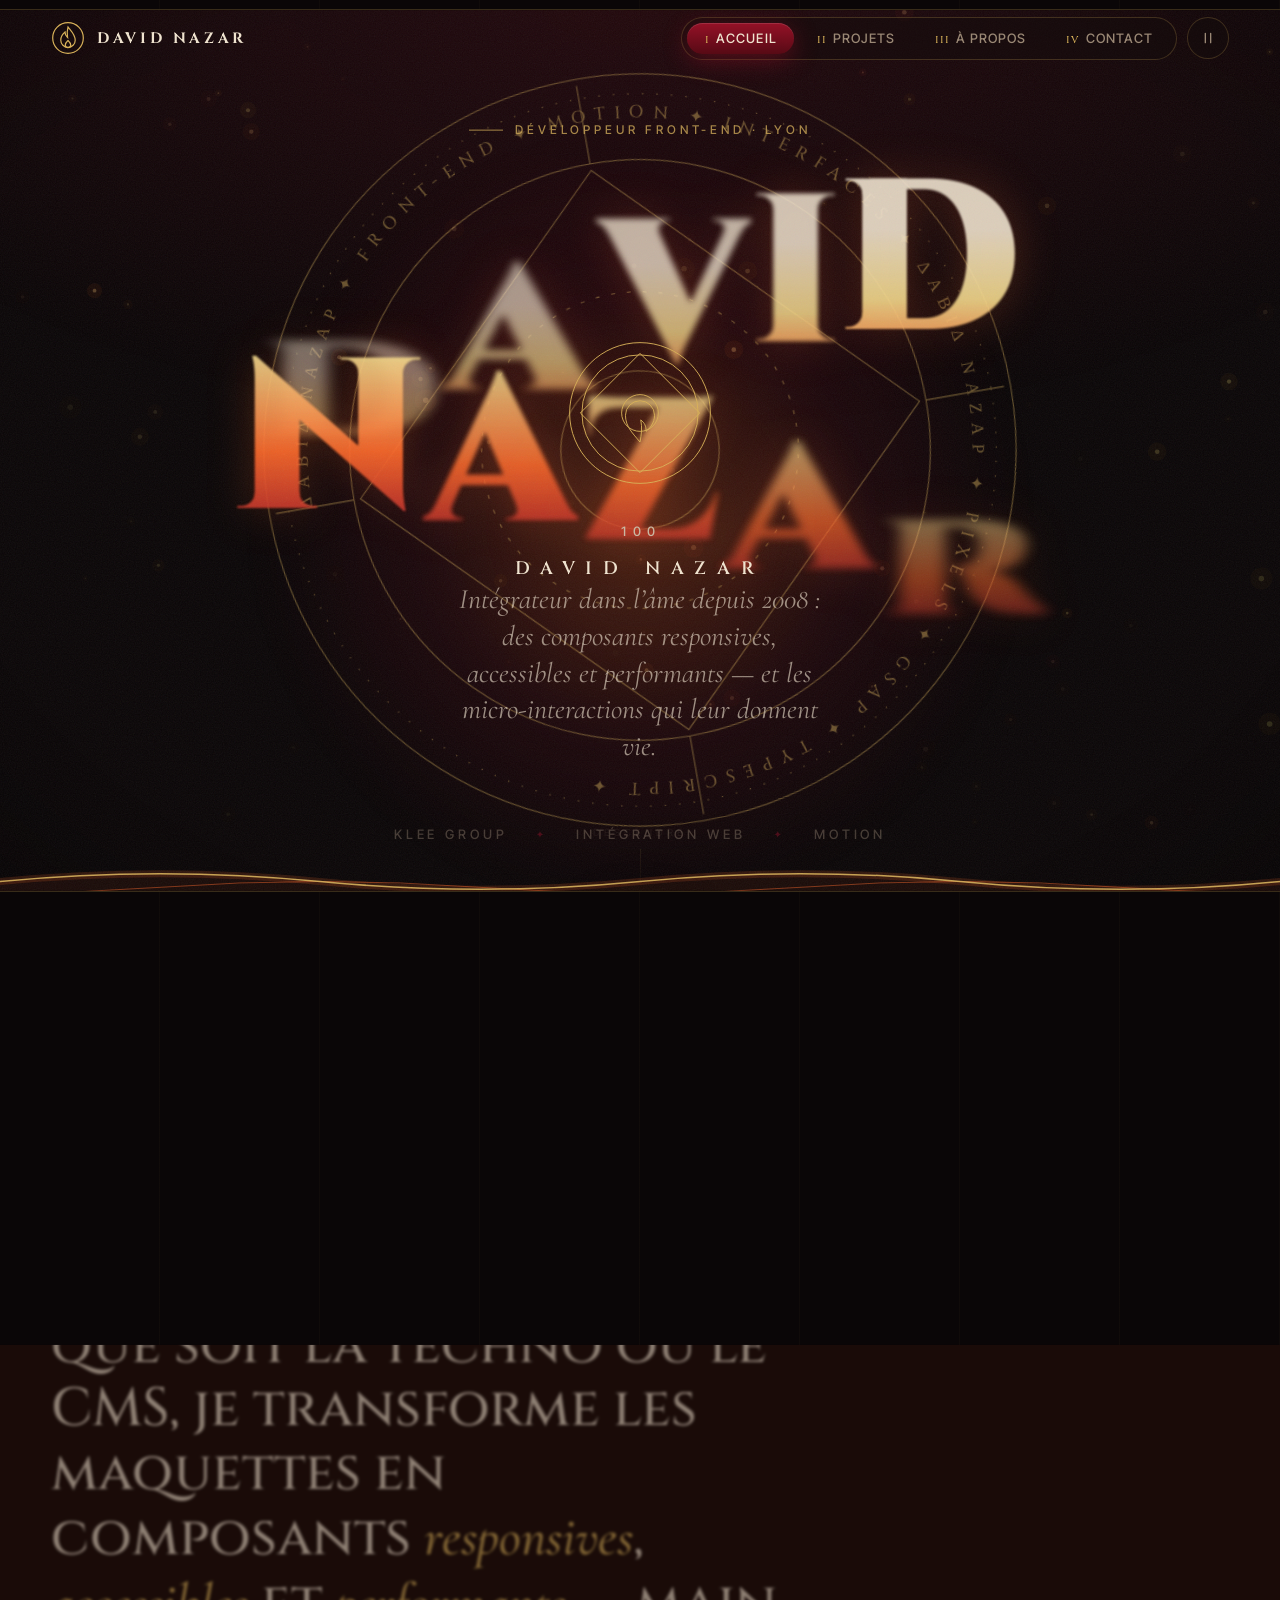
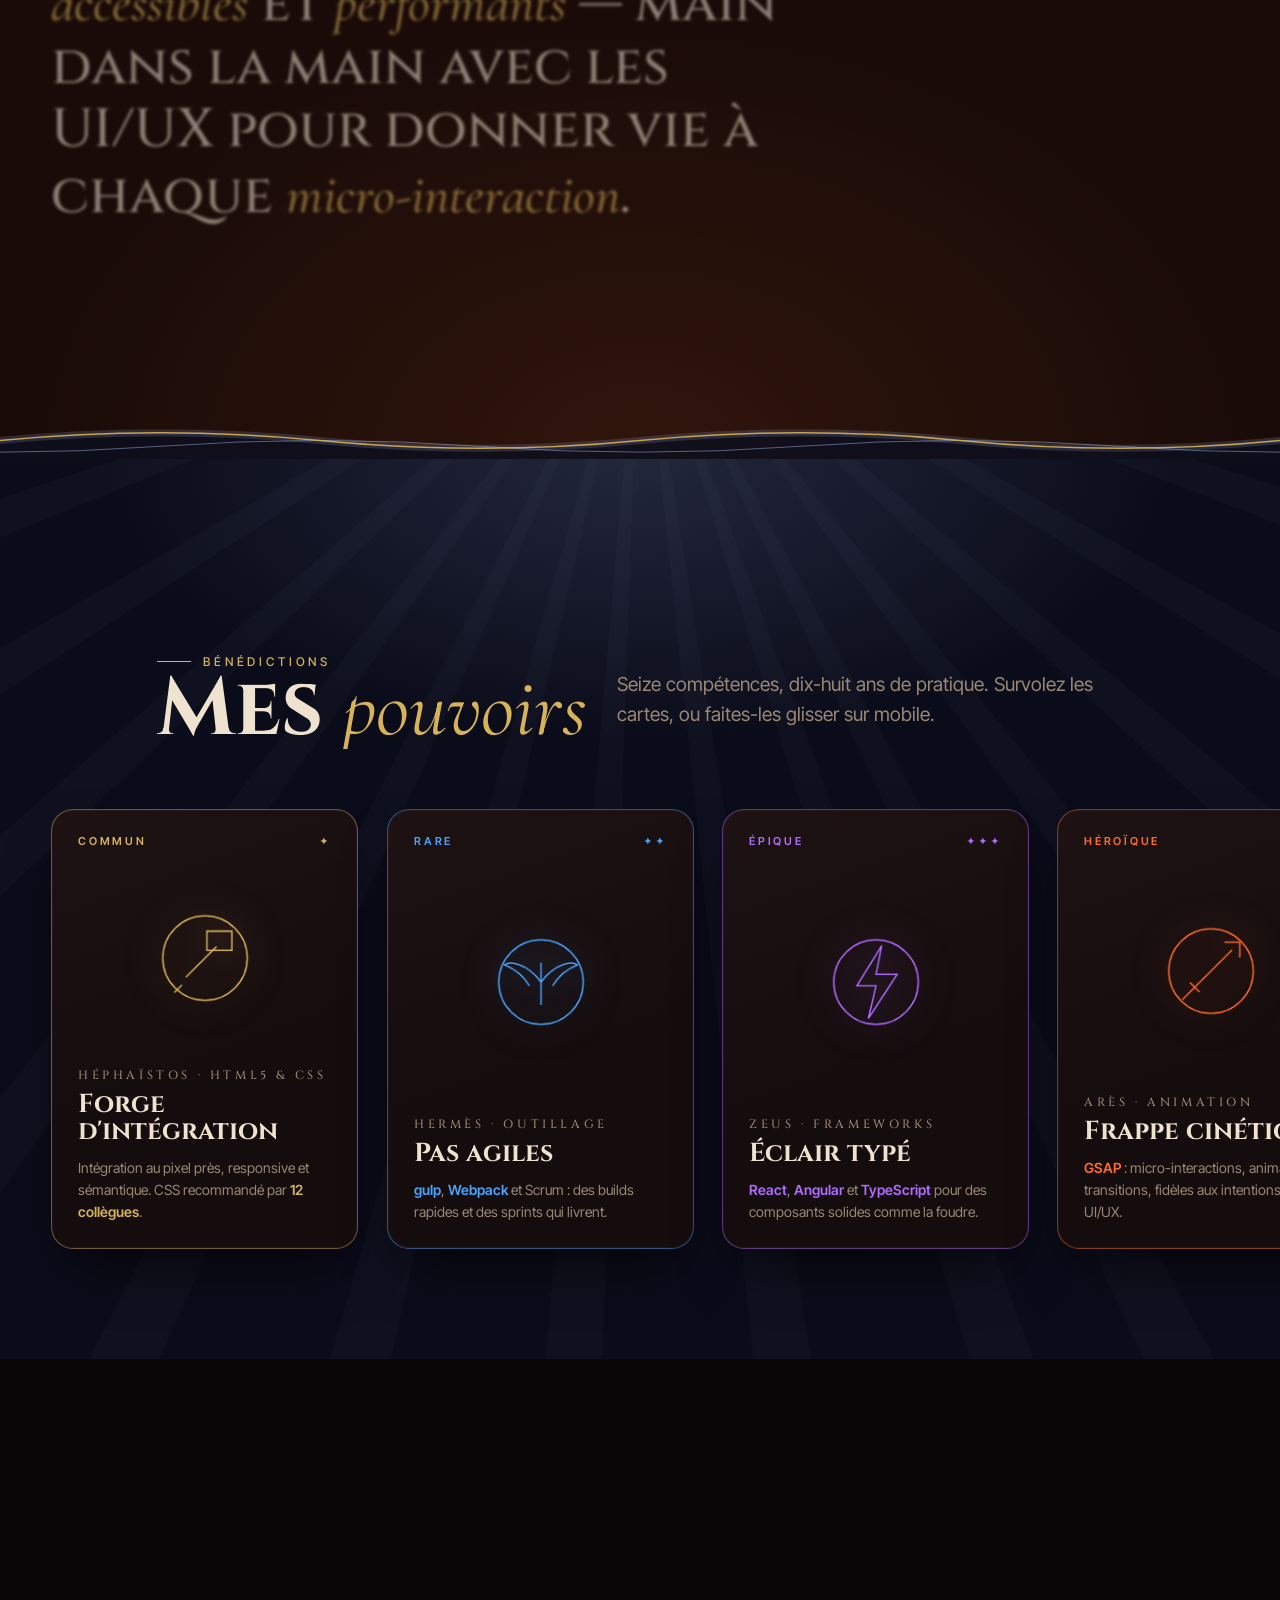
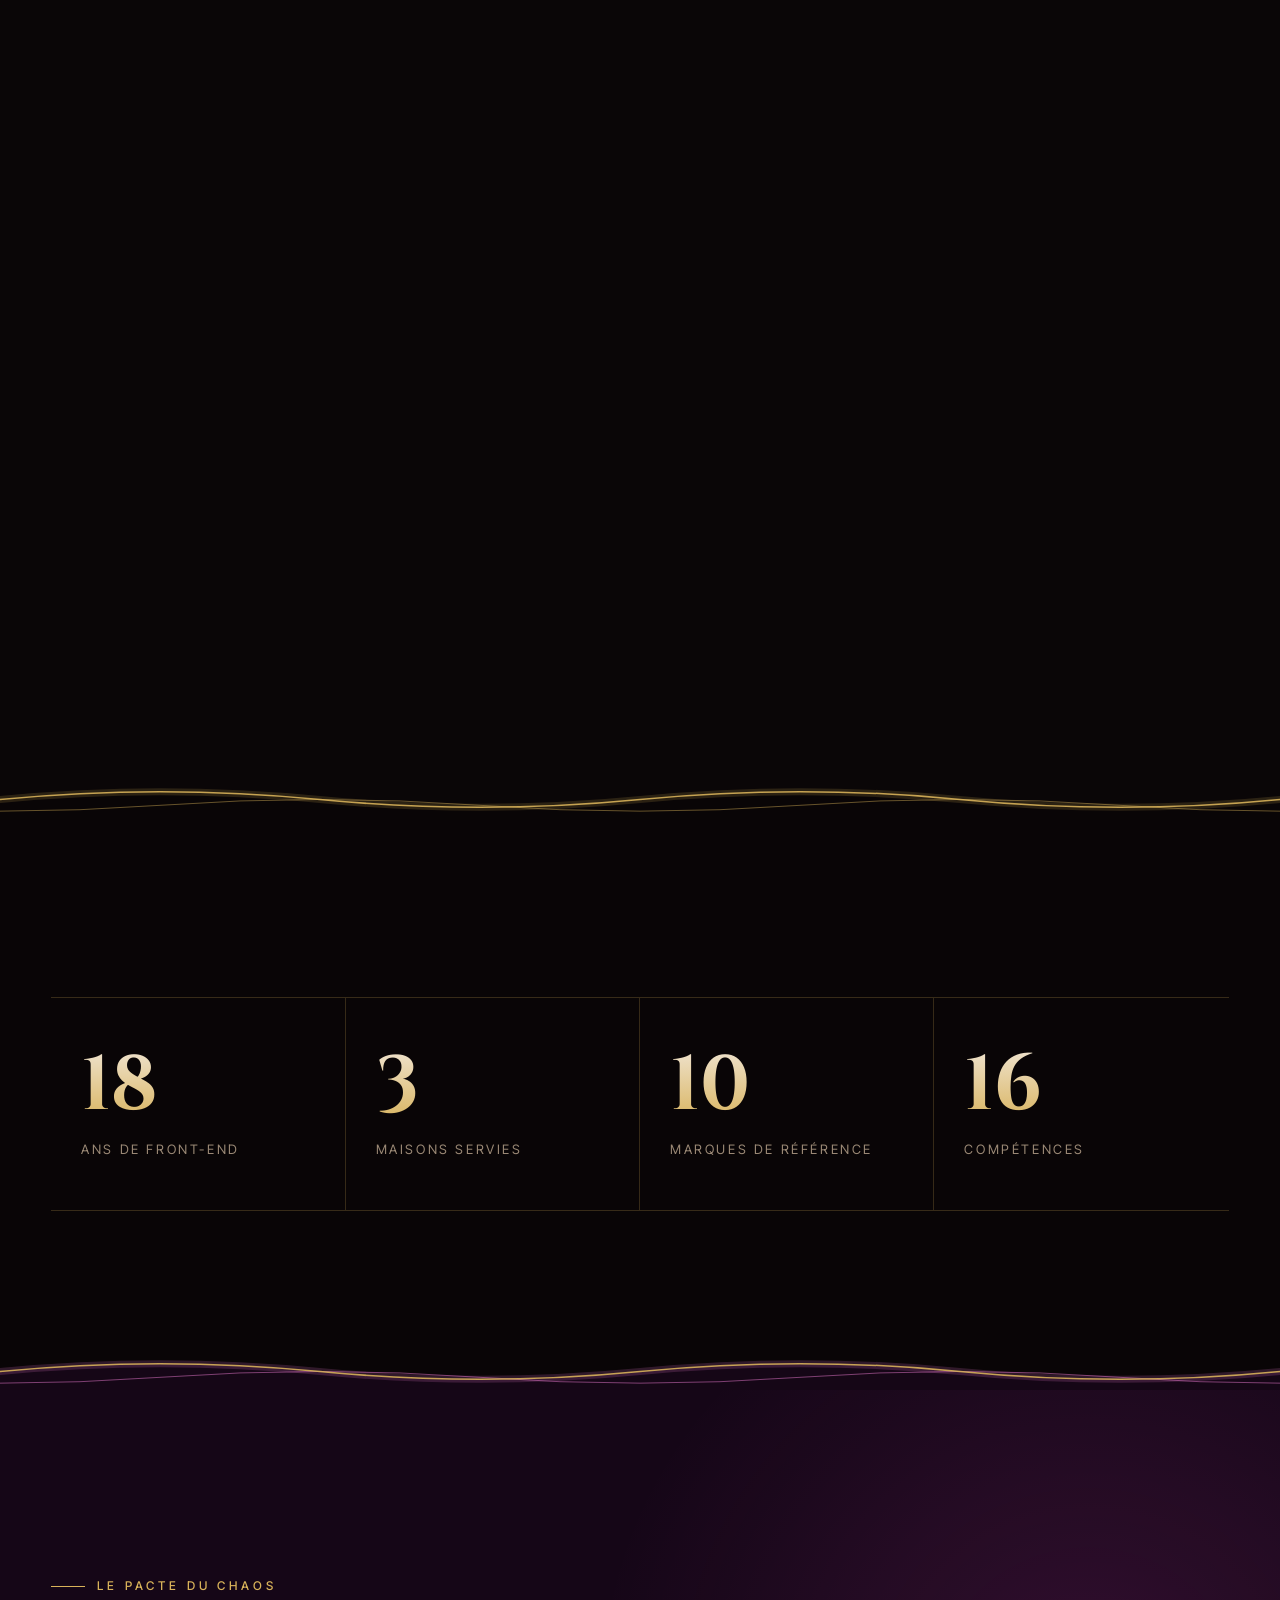
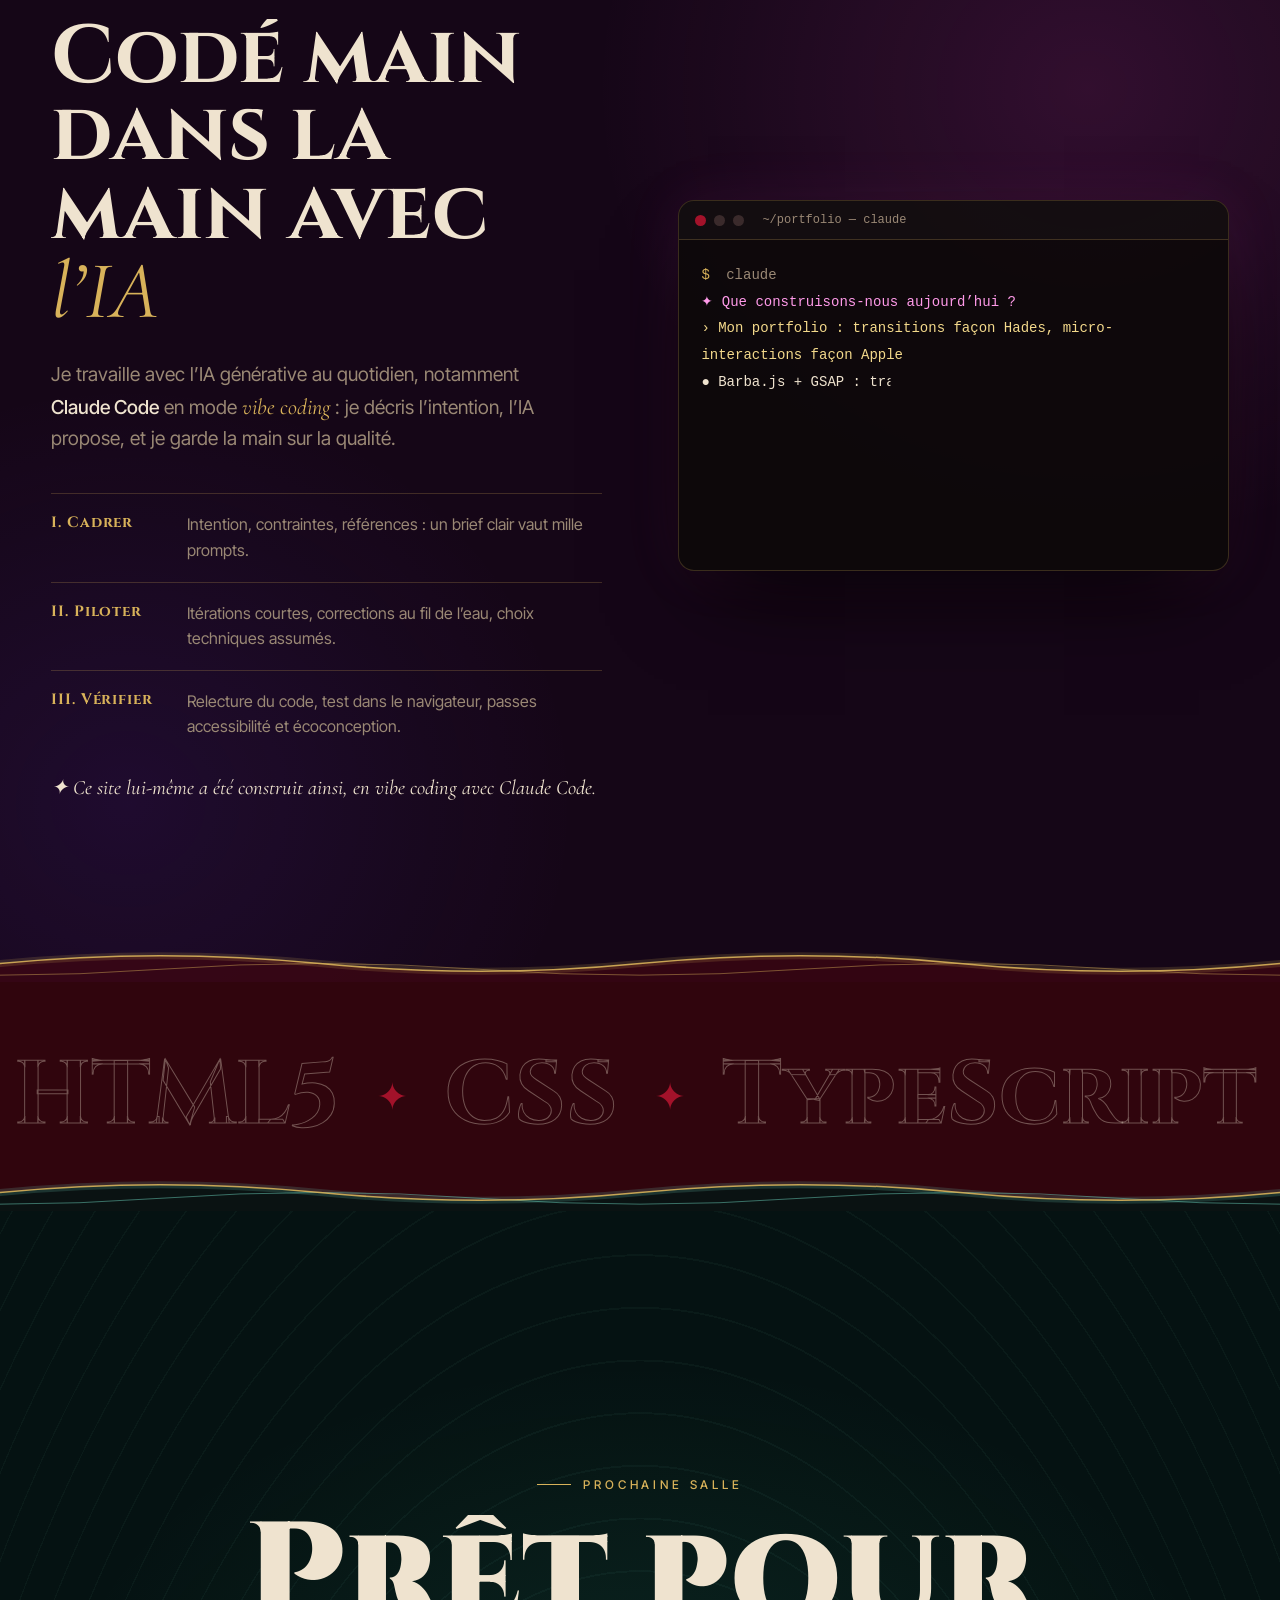
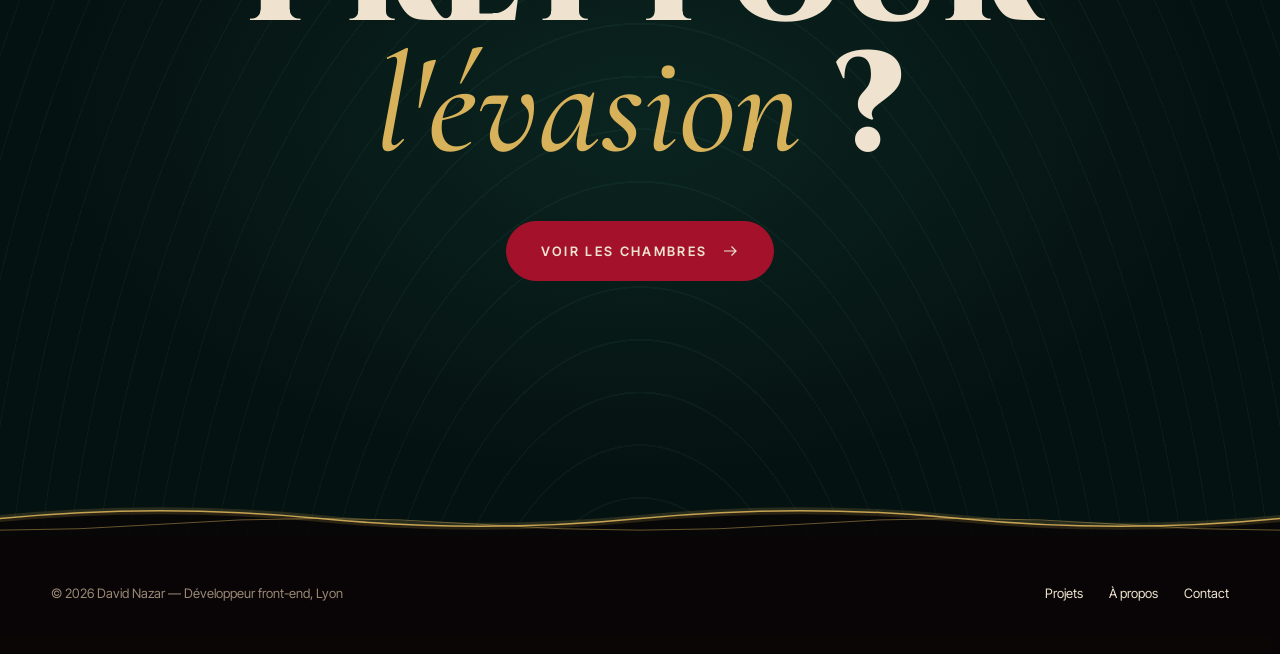
==== commit 040be13a: "SEO : titres et descriptions par page, canonique, Open Graph + image d'aperçu, JSON-LD Person, sitem" ====
--- a/index.html
+++ b/index.html
@@ -3,14 +3,29 @@
 <head>
   <meta charset="utf-8">
   <meta name="viewport" content="width=device-width, initial-scale=1">
-  <title>David Nazar — Développeur Front-End</title>
-  <meta name="description" content="David Nazar, développeur front-end à Lyon depuis 2008. Intégration web, composants accessibles et performants, micro-interactions et animations.">
+  <!-- page-meta -->
+  <title>David Nazar — Développeur front-end & intégrateur web à Lyon</title>
+  <meta name="description" content="Développeur front-end à Lyon depuis 2008 : intégration web responsive et accessible, design systems, animations GSAP. Références : Groupe SEB, LDLC, Chanel.">
+  <link rel="canonical" href="https://gandoulfe.github.io/hello/">
+  <meta property="og:url" content="https://gandoulfe.github.io/hello/">
+  <meta property="og:title" content="David Nazar — Développeur front-end &amp; intégrateur web à Lyon">
+  <meta property="og:description" content="Développeur front-end à Lyon depuis 2008 : intégration web responsive et accessible, design systems, animations GSAP. Références : Groupe SEB, LDLC, Chanel.">
+  <script type="application/ld+json">{"@context":"https://schema.org","@type":"Person","name":"David Nazar","jobTitle":"Développeur front-end","url":"https://gandoulfe.github.io/hello/","image":"https://gandoulfe.github.io/hello/img/og.jpg","worksFor":{"@type":"Organization","name":"Klee Group"},"address":{"@type":"PostalAddress","addressLocality":"Lyon","addressCountry":"FR"},"alumniOf":[{"@type":"CollegeOrUniversity","name":"Université Lumière Lyon 2"},{"@type":"CollegeOrUniversity","name":"Université Savoie Mont Blanc"}],"knowsAbout":["Intégration web","HTML","CSS","JavaScript","TypeScript","React","Angular","GSAP","Design system","Accessibilité","WordPress","Drupal","Figma","Claude Code"],"sameAs":["https://www.linkedin.com/in/david-nazar-developpeur-front/"]}</script>
+  <!-- /page-meta -->
+  <meta property="og:type" content="website">
+  <meta property="og:site_name" content="David Nazar — Développeur front-end">
+  <meta property="og:locale" content="fr_FR">
+  <meta property="og:image" content="https://gandoulfe.github.io/hello/img/og.jpg">
+  <meta property="og:image:width" content="1200">
+  <meta property="og:image:height" content="630">
+  <meta property="og:image:alt" content="David Nazar, développeur front-end à Lyon">
+  <meta name="twitter:card" content="summary_large_image">
   <meta name="theme-color" content="#0a0607">
   <meta name="color-scheme" content="dark">
   <link rel="icon" href="data:image/svg+xml,%3Csvg xmlns='http://www.w3.org/2000/svg' viewBox='0 0 40 40'%3E%3Crect width='40' height='40' rx='9' fill='%230a0607'/%3E%3Cpath d='M20 7c4 5 8.5 9 8.5 15.5a8.5 8.5 0 0 1-17 0c0-4.5 2.5-7.5 5-9.5 0 3 1 5 3 6.5-1-4.5-.5-8.5.5-12.5Z' fill='none' stroke='%23d8b25a' stroke-width='2'/%3E%3C/svg%3E">
   <link rel="preload" href="fonts/cinzel.woff2" as="font" type="font/woff2" crossorigin>
   <link rel="preload" href="fonts/inter-tight.woff2" as="font" type="font/woff2" crossorigin>
-  <link rel="stylesheet" href="css/style.css?v=20261102160914">
+  <link rel="stylesheet" href="css/style.css?v=20261102162133">
   <script>document.documentElement.classList.add('fonts-pending'); setTimeout(function () { document.documentElement.classList.remove('fonts-pending'); }, 3000); try { if (localStorage.getItem('dn-calm') === '1') document.documentElement.classList.add('is-calm'); } catch (e) {}</script>
 </head>
 <body class="is-loading" data-barba="wrapper">
@@ -287,6 +302,6 @@
   <script src="js/vendor/Flip.min.js" defer></script>
   <script src="js/vendor/lenis.min.js" defer></script>
   <script src="js/vendor/barba.umd.js" defer></script>
-  <script src="js/main.js?v=20261102160634" defer></script>
+  <script src="js/main.js?v=20261102162133" defer></script>
 </body>
 </html>
--- a/css/style.css
+++ b/css/style.css
@@ -773,3 +773,4 @@
 /* Respiration au-dessus des régions qui démarrent sans marge haute */
 .contact-grid.zone { padding-top: 90px; }
 .page-head + .wrap.zone { padding-top: 56px; }
+.contact-intro { margin-top: 18px; font-size: clamp(16px, 1.2vw, 18px); max-width: 60ch; }
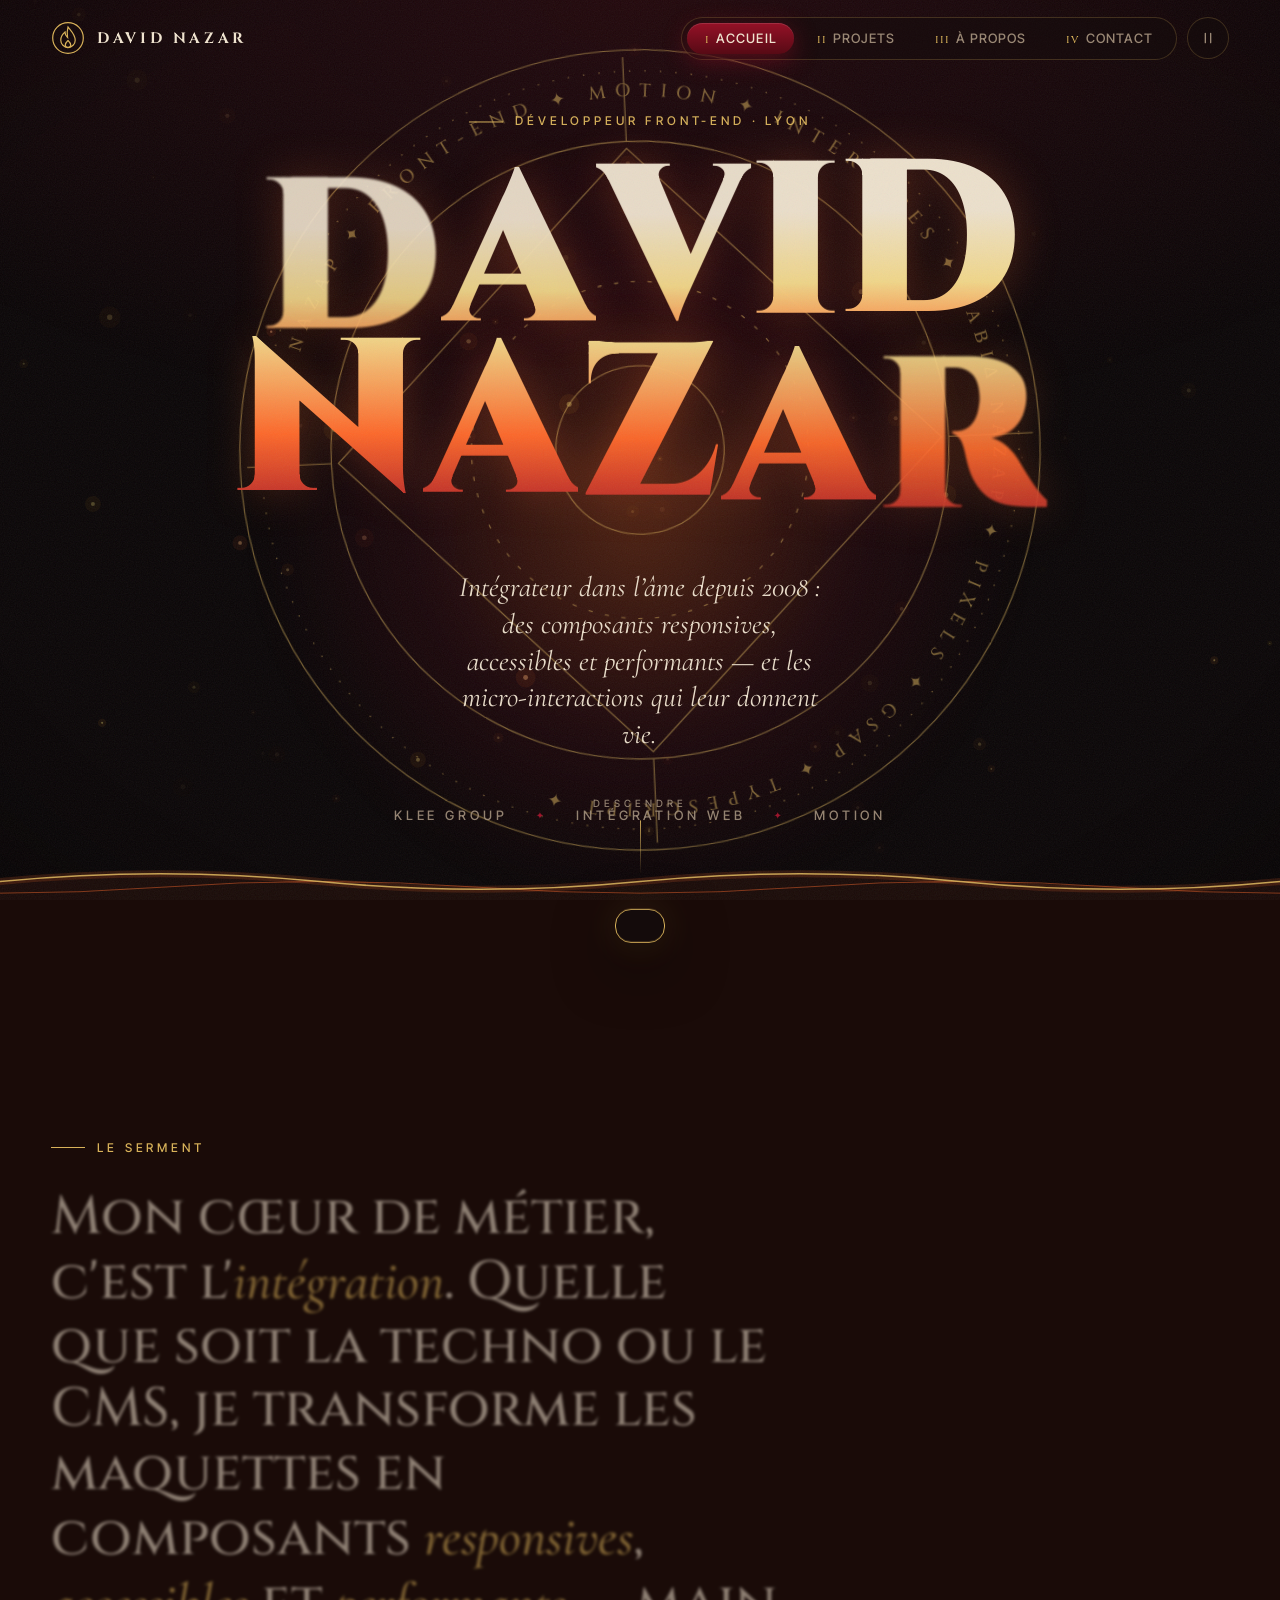
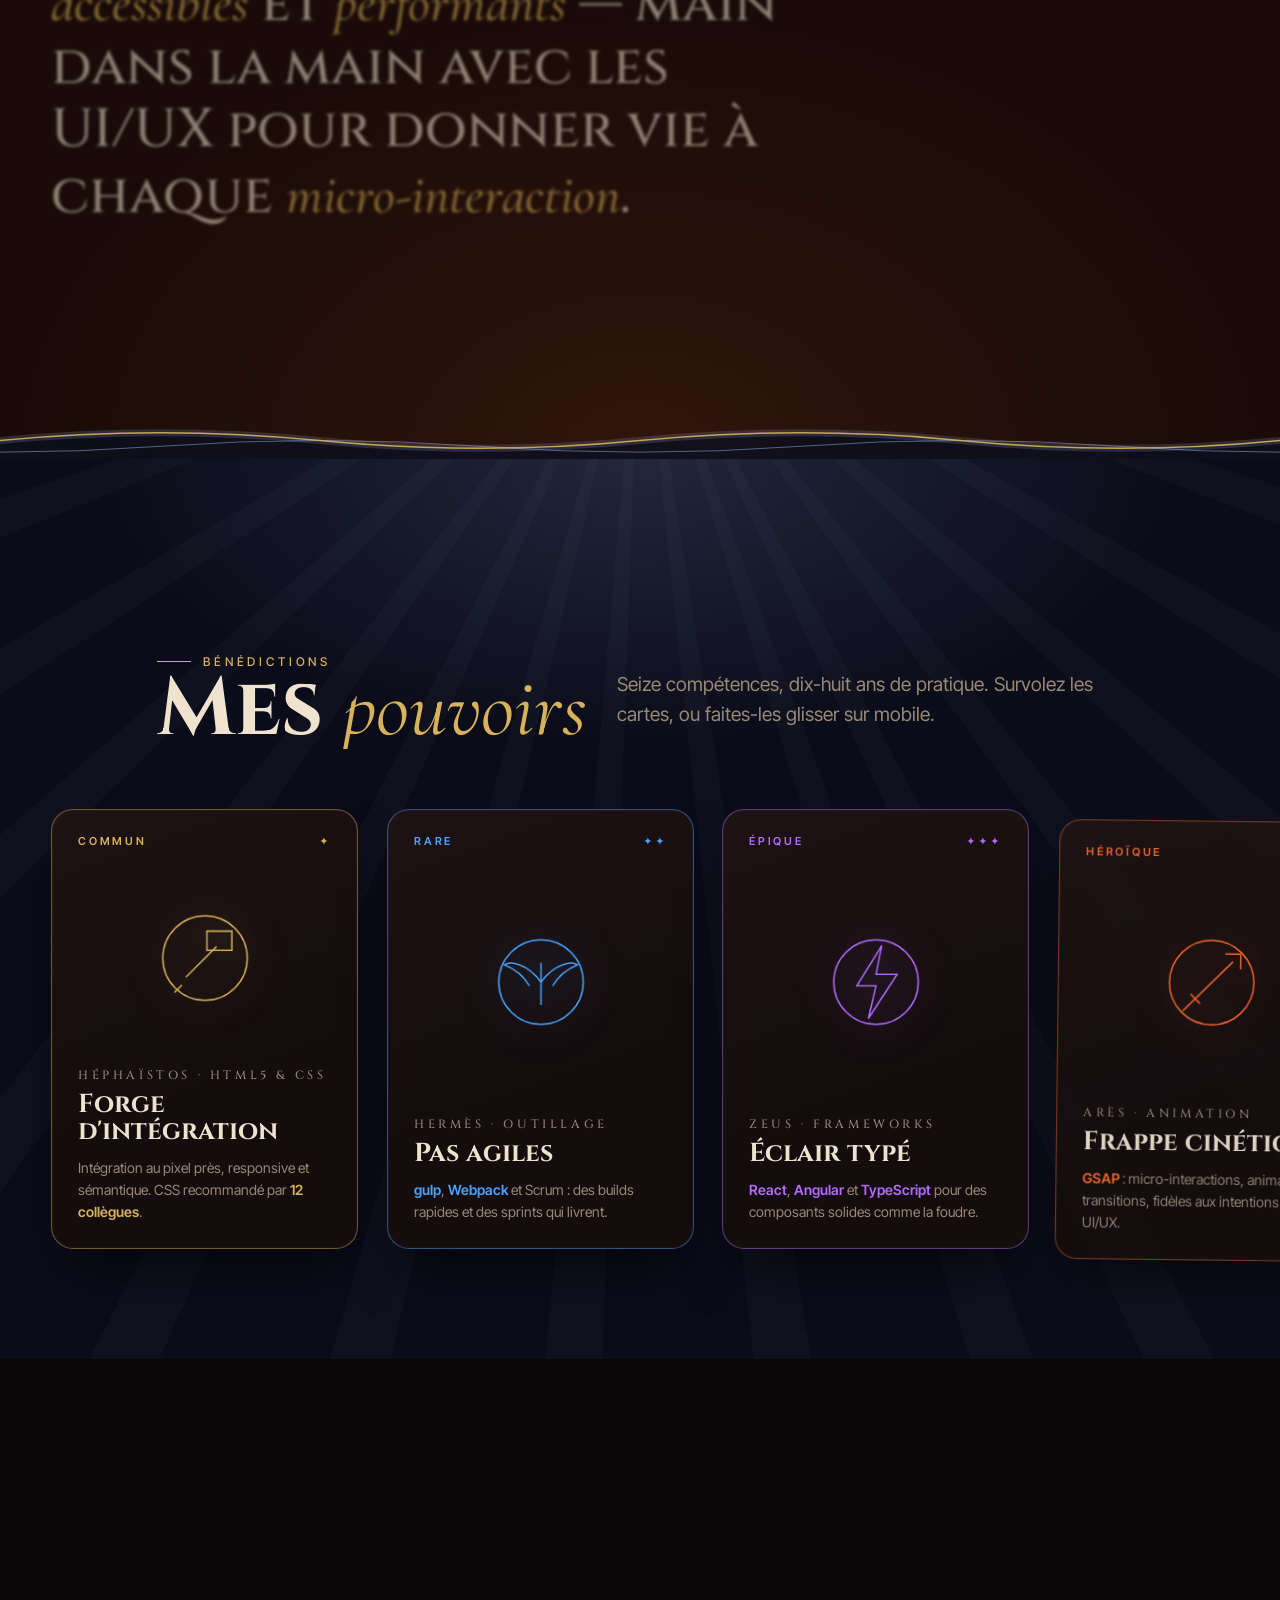
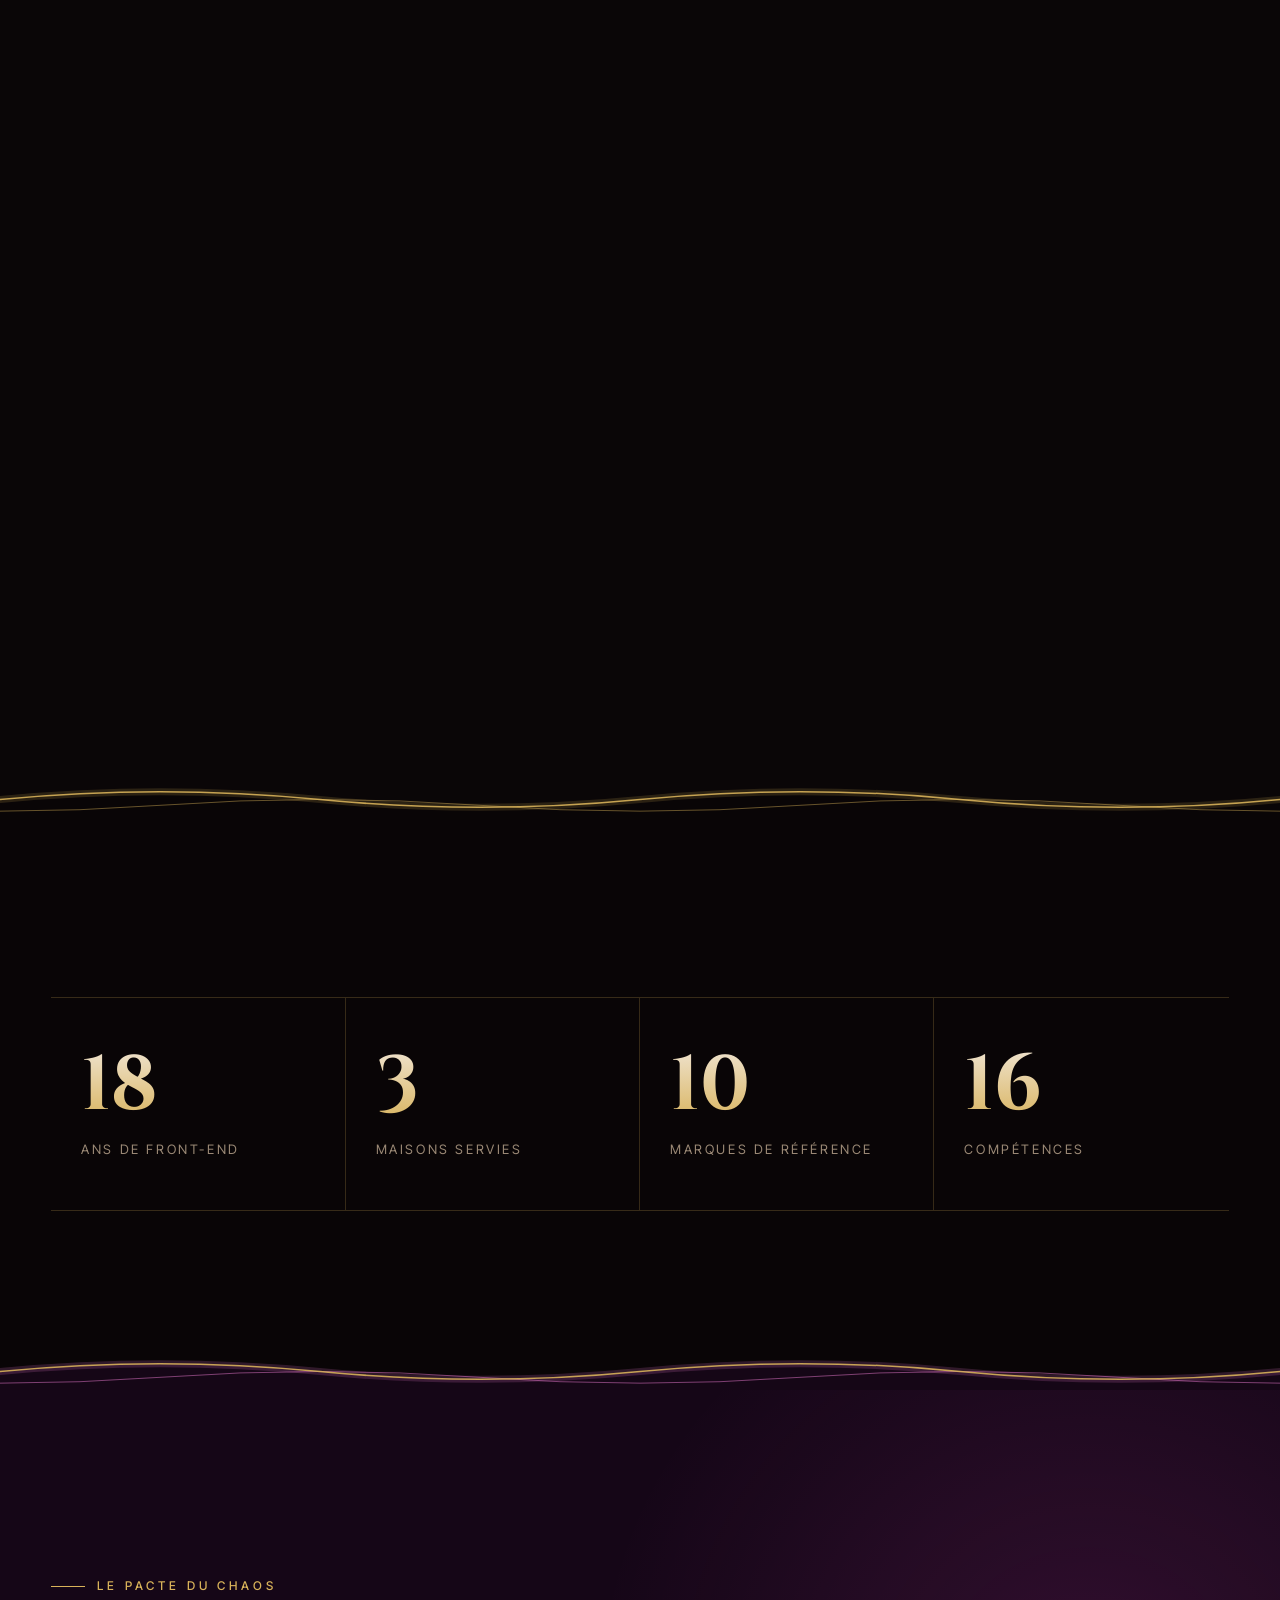
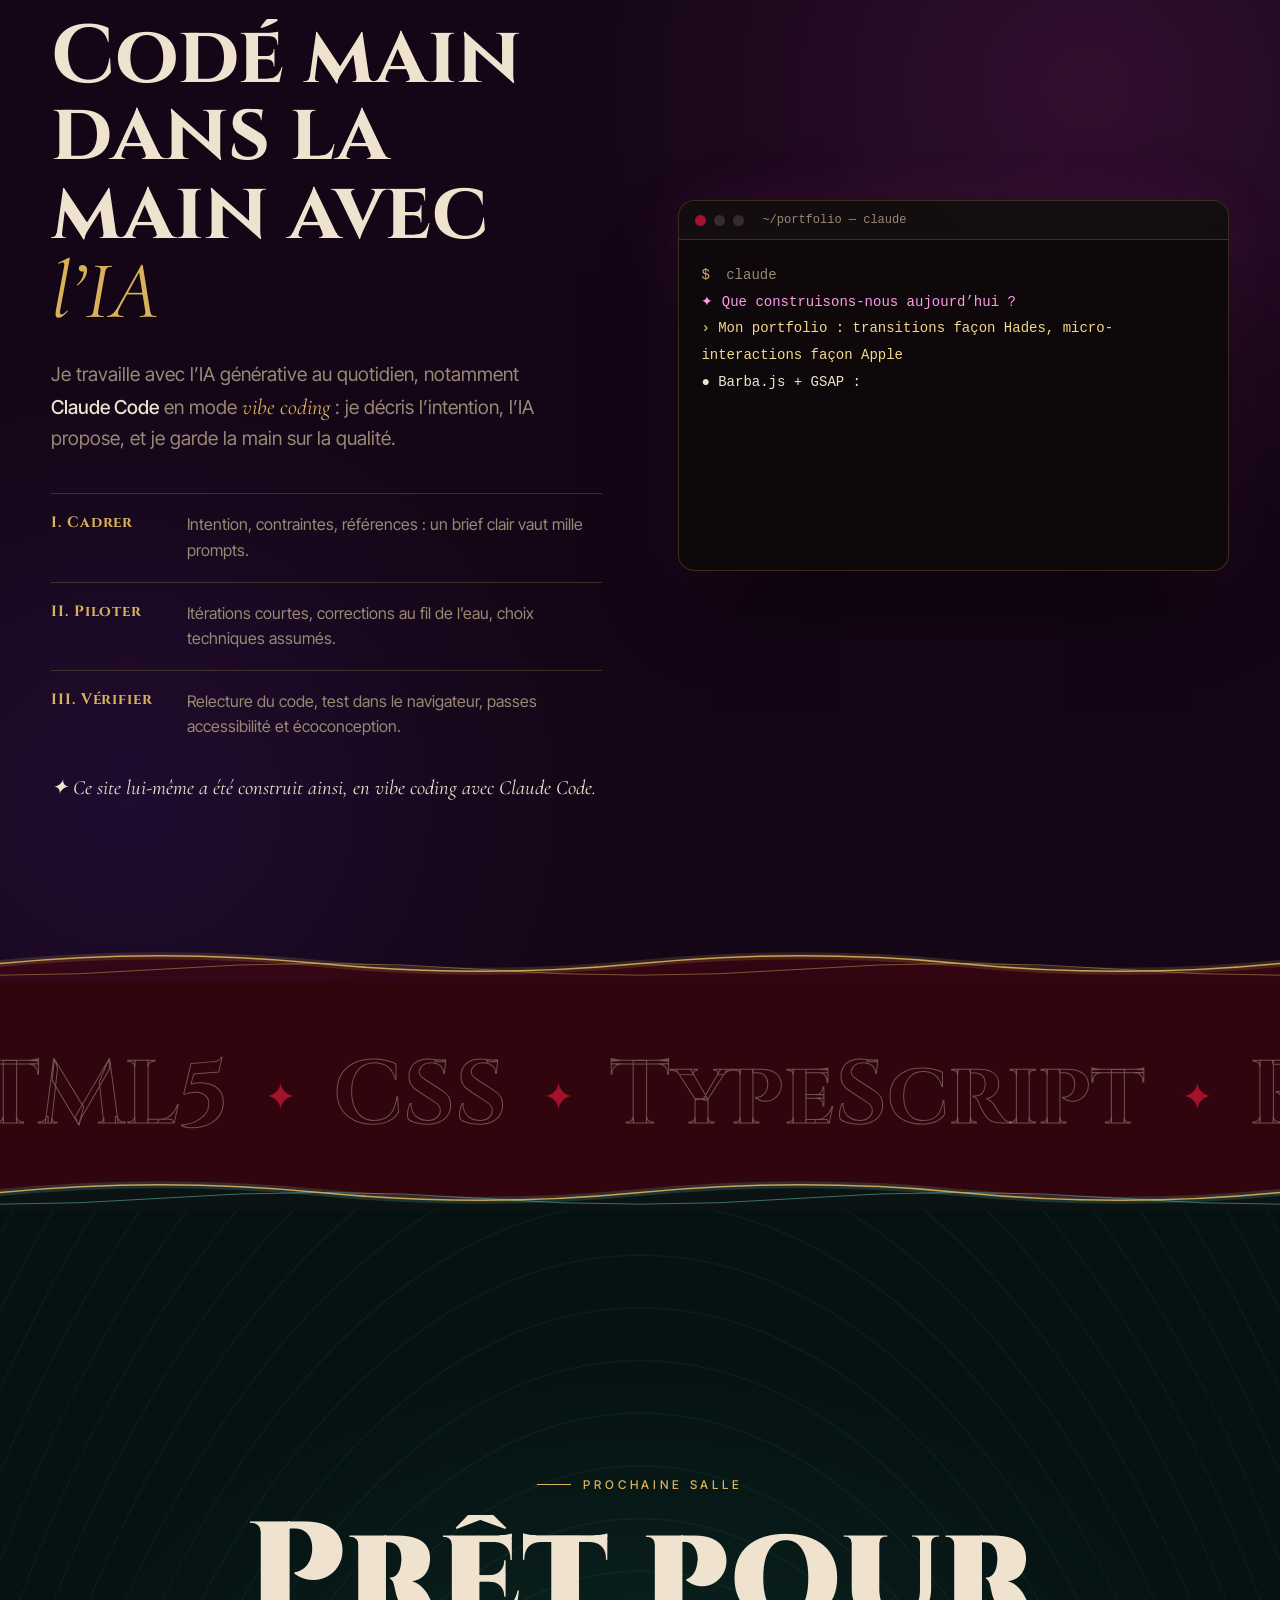
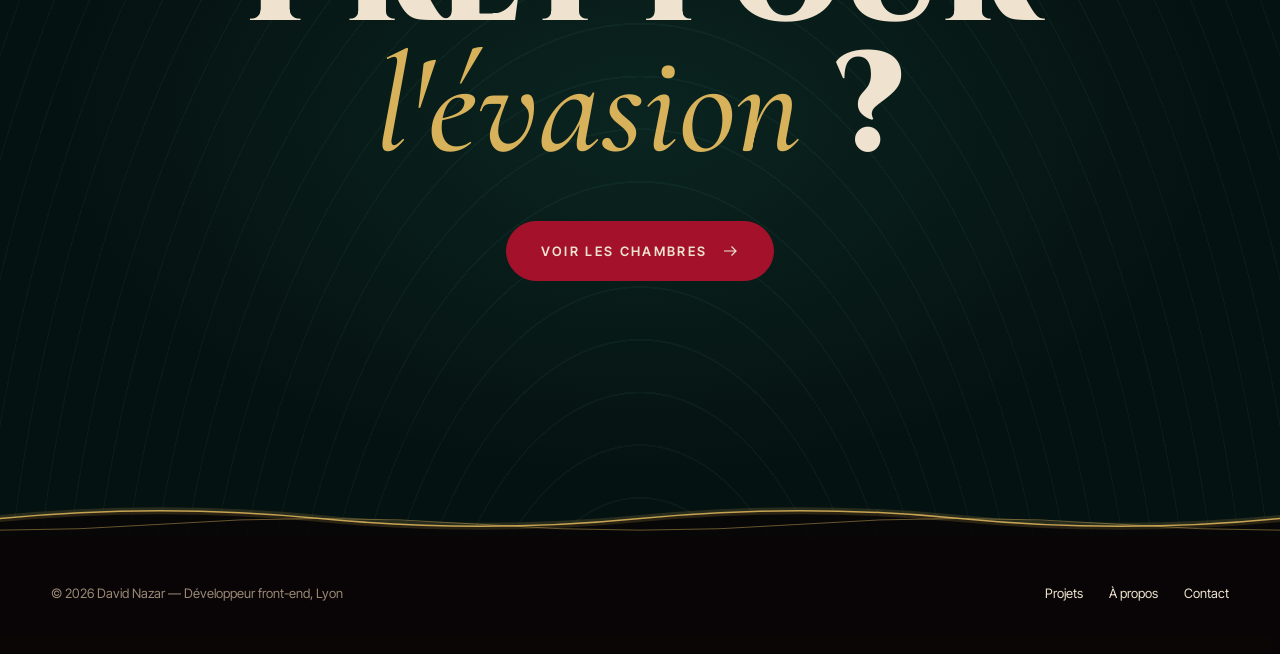
==== commit b28c762d: "Search Console : balise de validation Google Co-Authored-By: Claude Opus 5.5 <noreply@anthropic.com>" ====
--- a/index.html
+++ b/index.html
@@ -12,6 +12,7 @@
   <meta property="og:description" content="Développeur front-end à Lyon depuis 2008 : intégration web responsive et accessible, design systems, animations GSAP. Références : Groupe SEB, LDLC, Chanel.">
   <script type="application/ld+json">{"@context":"https://schema.org","@type":"Person","name":"David Nazar","jobTitle":"Développeur front-end","url":"https://gandoulfe.github.io/hello/","image":"https://gandoulfe.github.io/hello/img/og.jpg","worksFor":{"@type":"Organization","name":"Klee Group"},"address":{"@type":"PostalAddress","addressLocality":"Lyon","addressCountry":"FR"},"alumniOf":[{"@type":"CollegeOrUniversity","name":"Université Lumière Lyon 2"},{"@type":"CollegeOrUniversity","name":"Université Savoie Mont Blanc"}],"knowsAbout":["Intégration web","HTML","CSS","JavaScript","TypeScript","React","Angular","GSAP","Design system","Accessibilité","WordPress","Drupal","Figma","Claude Code"],"sameAs":["https://www.linkedin.com/in/david-nazar-developpeur-front/"]}</script>
   <!-- /page-meta -->
+  <meta name="google-site-verification" content="REPkqra78Onfc9BQPxO3hX6n6xGjOYjyO0gId1cbzaA">
   <meta property="og:type" content="website">
   <meta property="og:site_name" content="David Nazar — Développeur front-end">
   <meta property="og:locale" content="fr_FR">
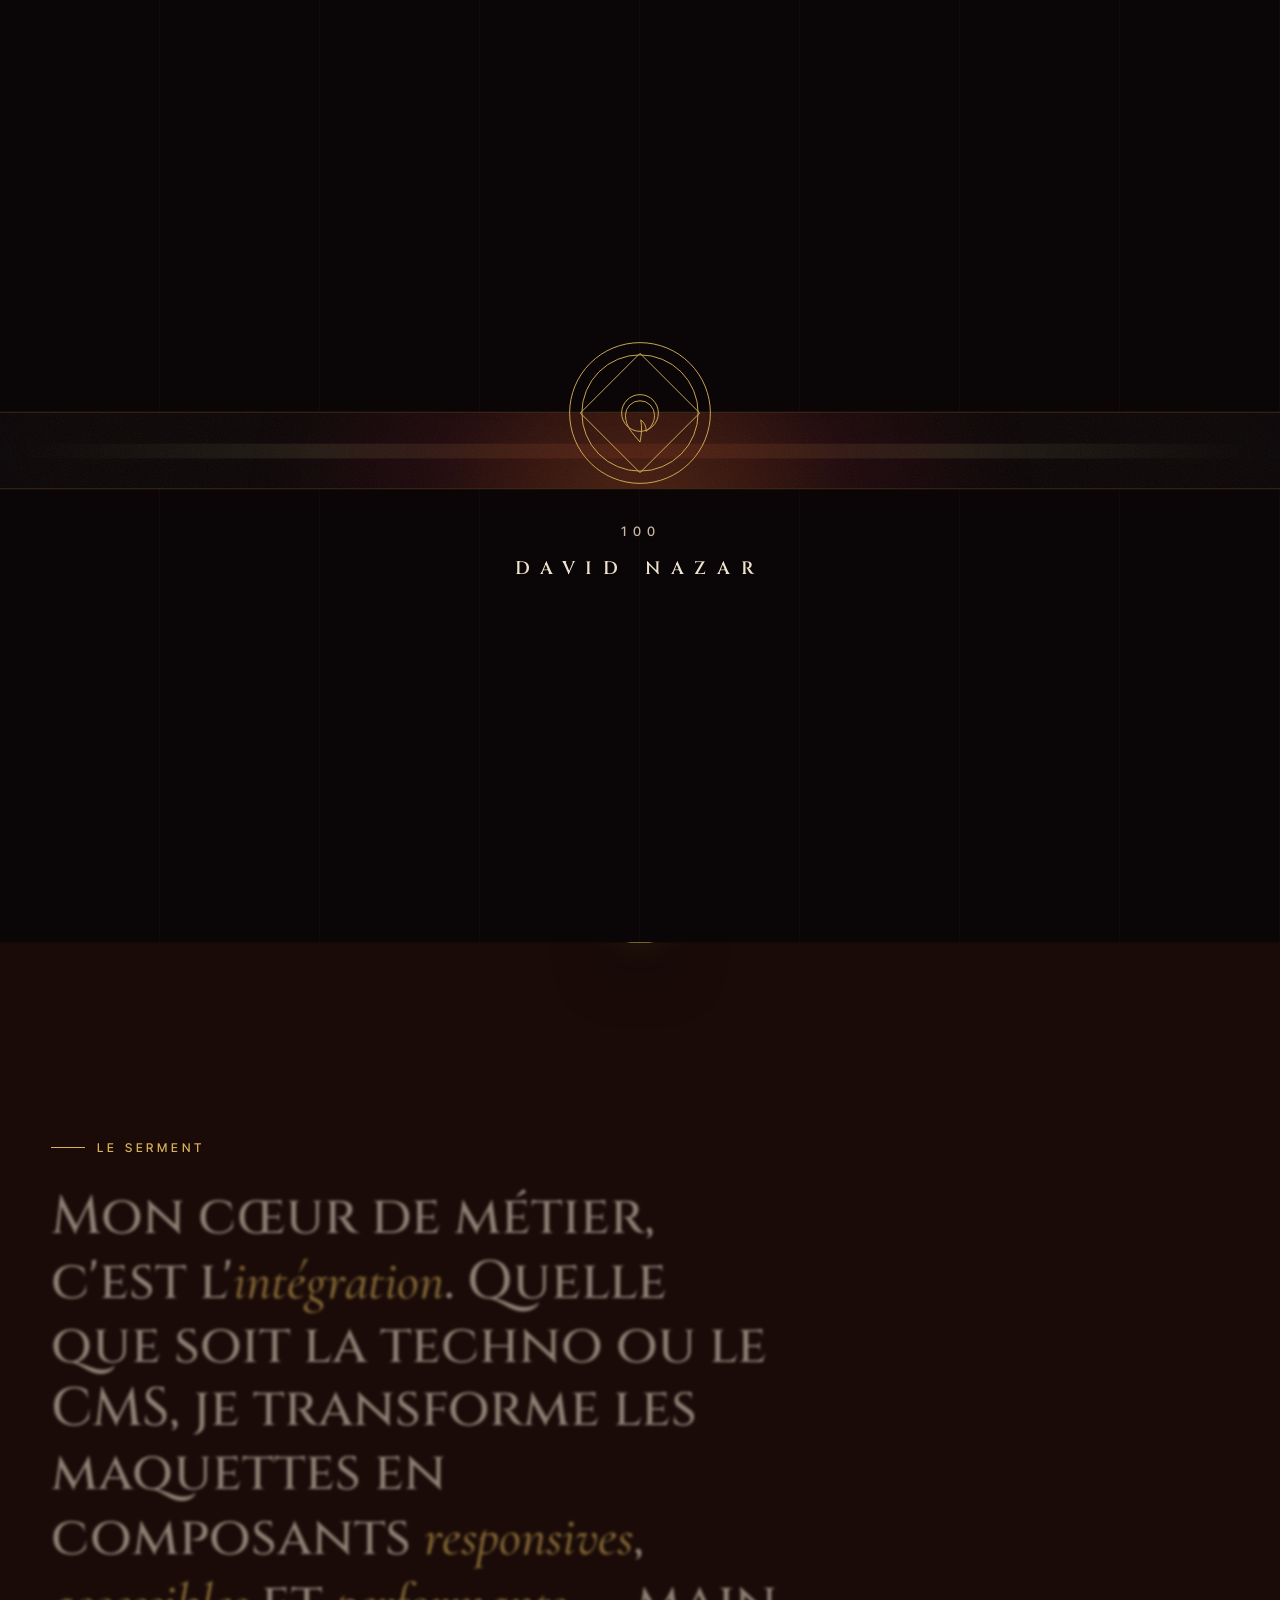
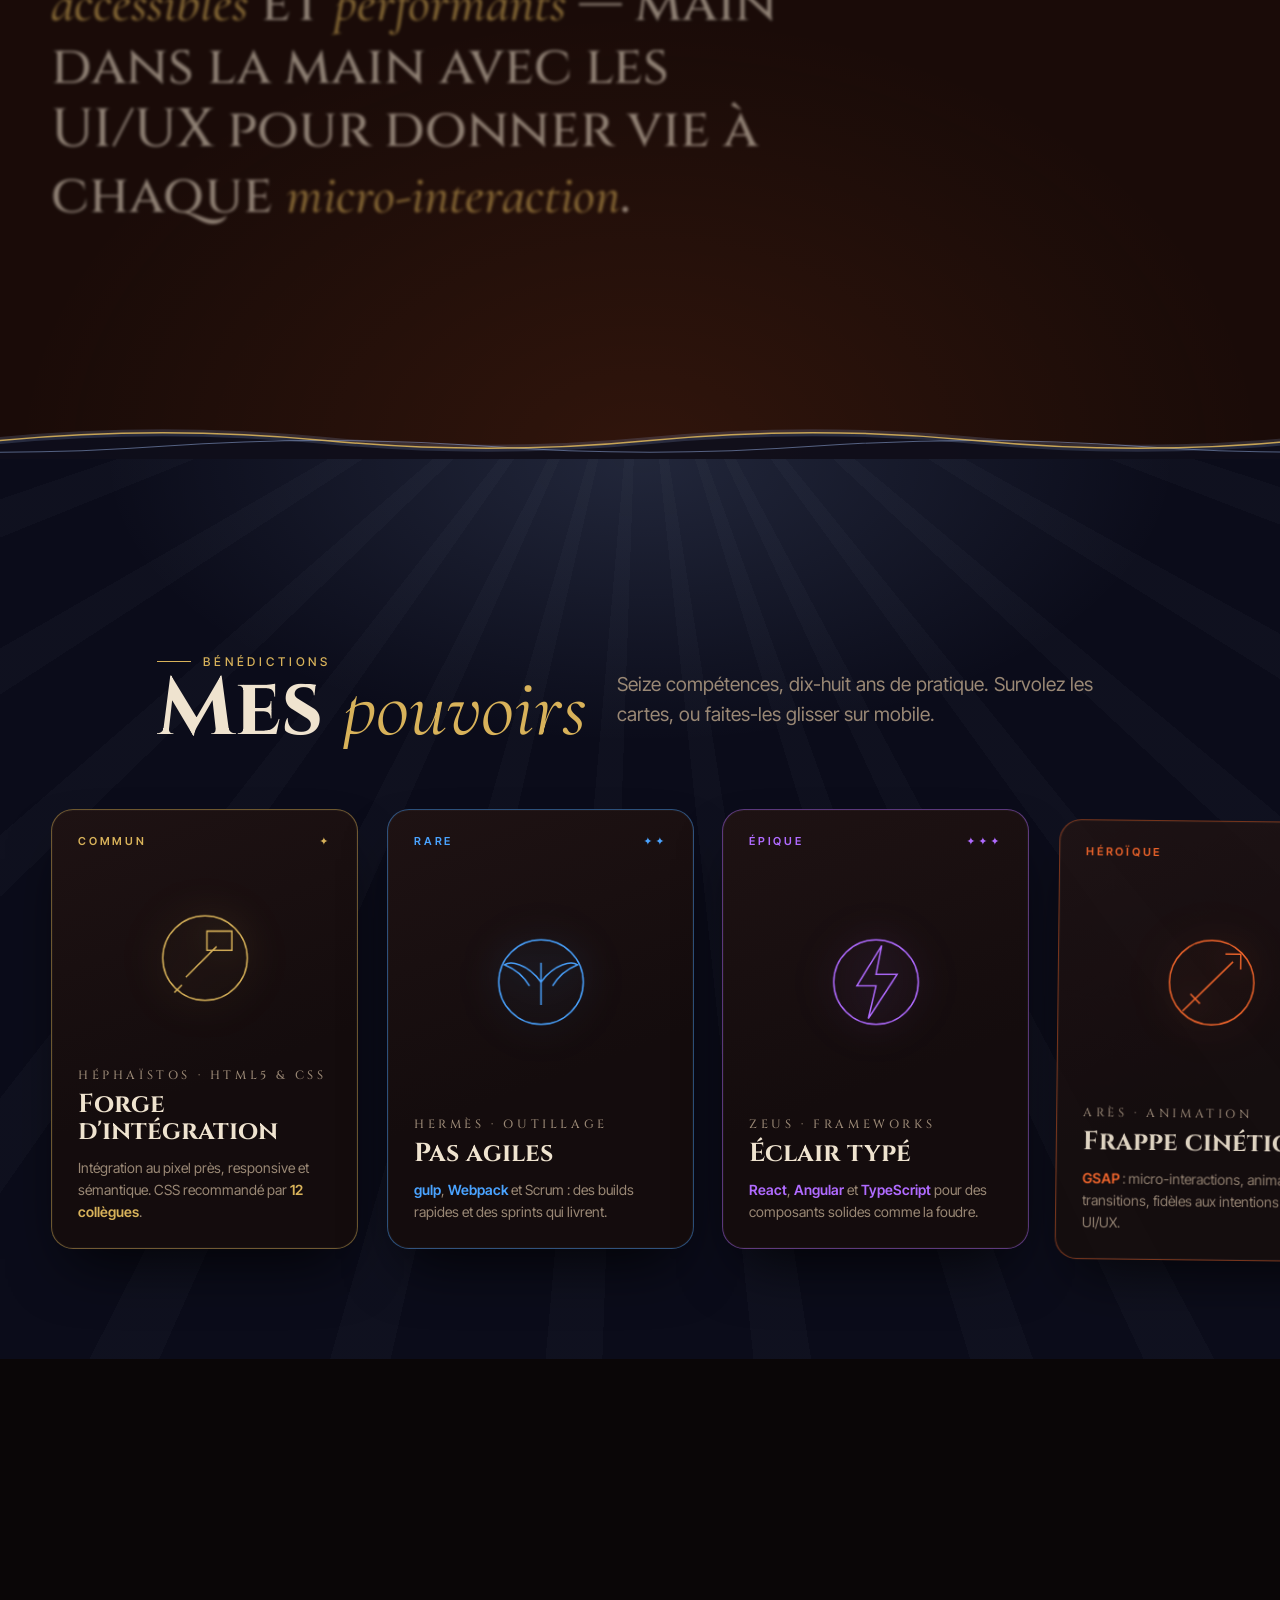
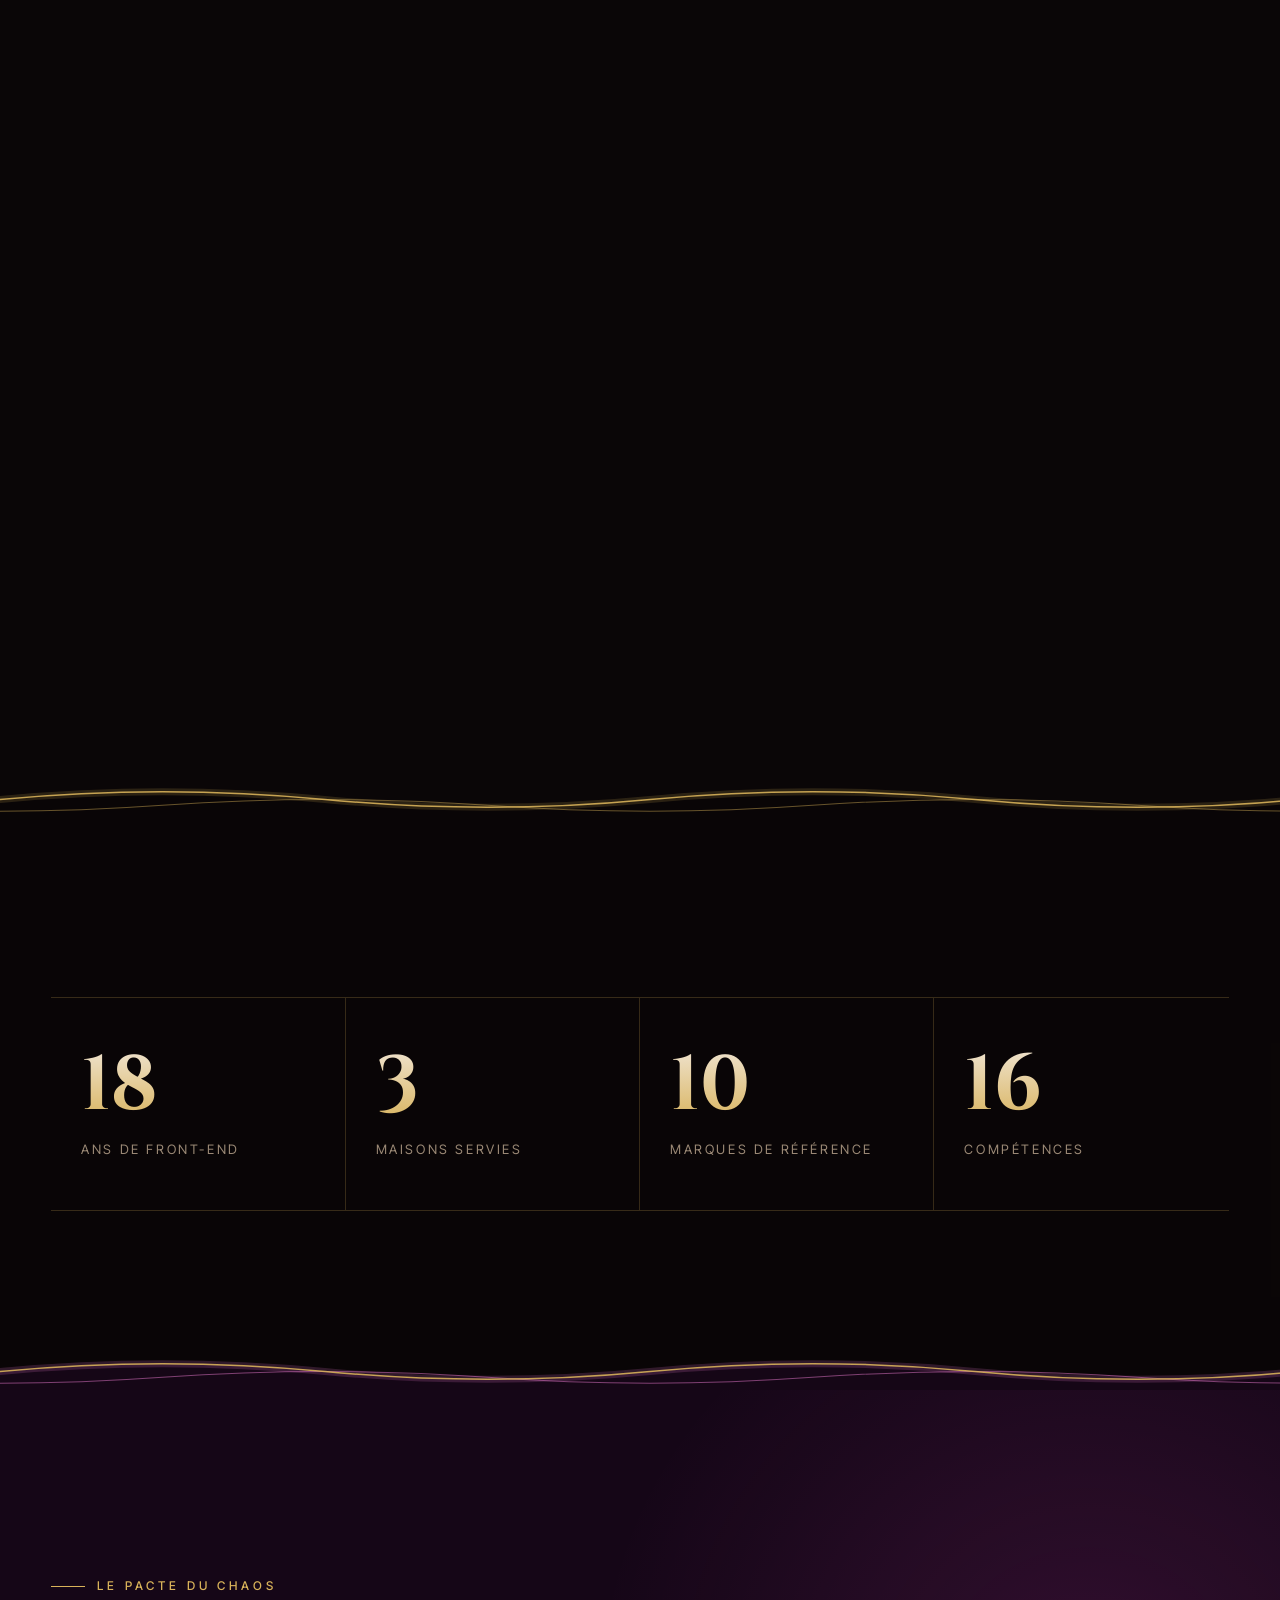
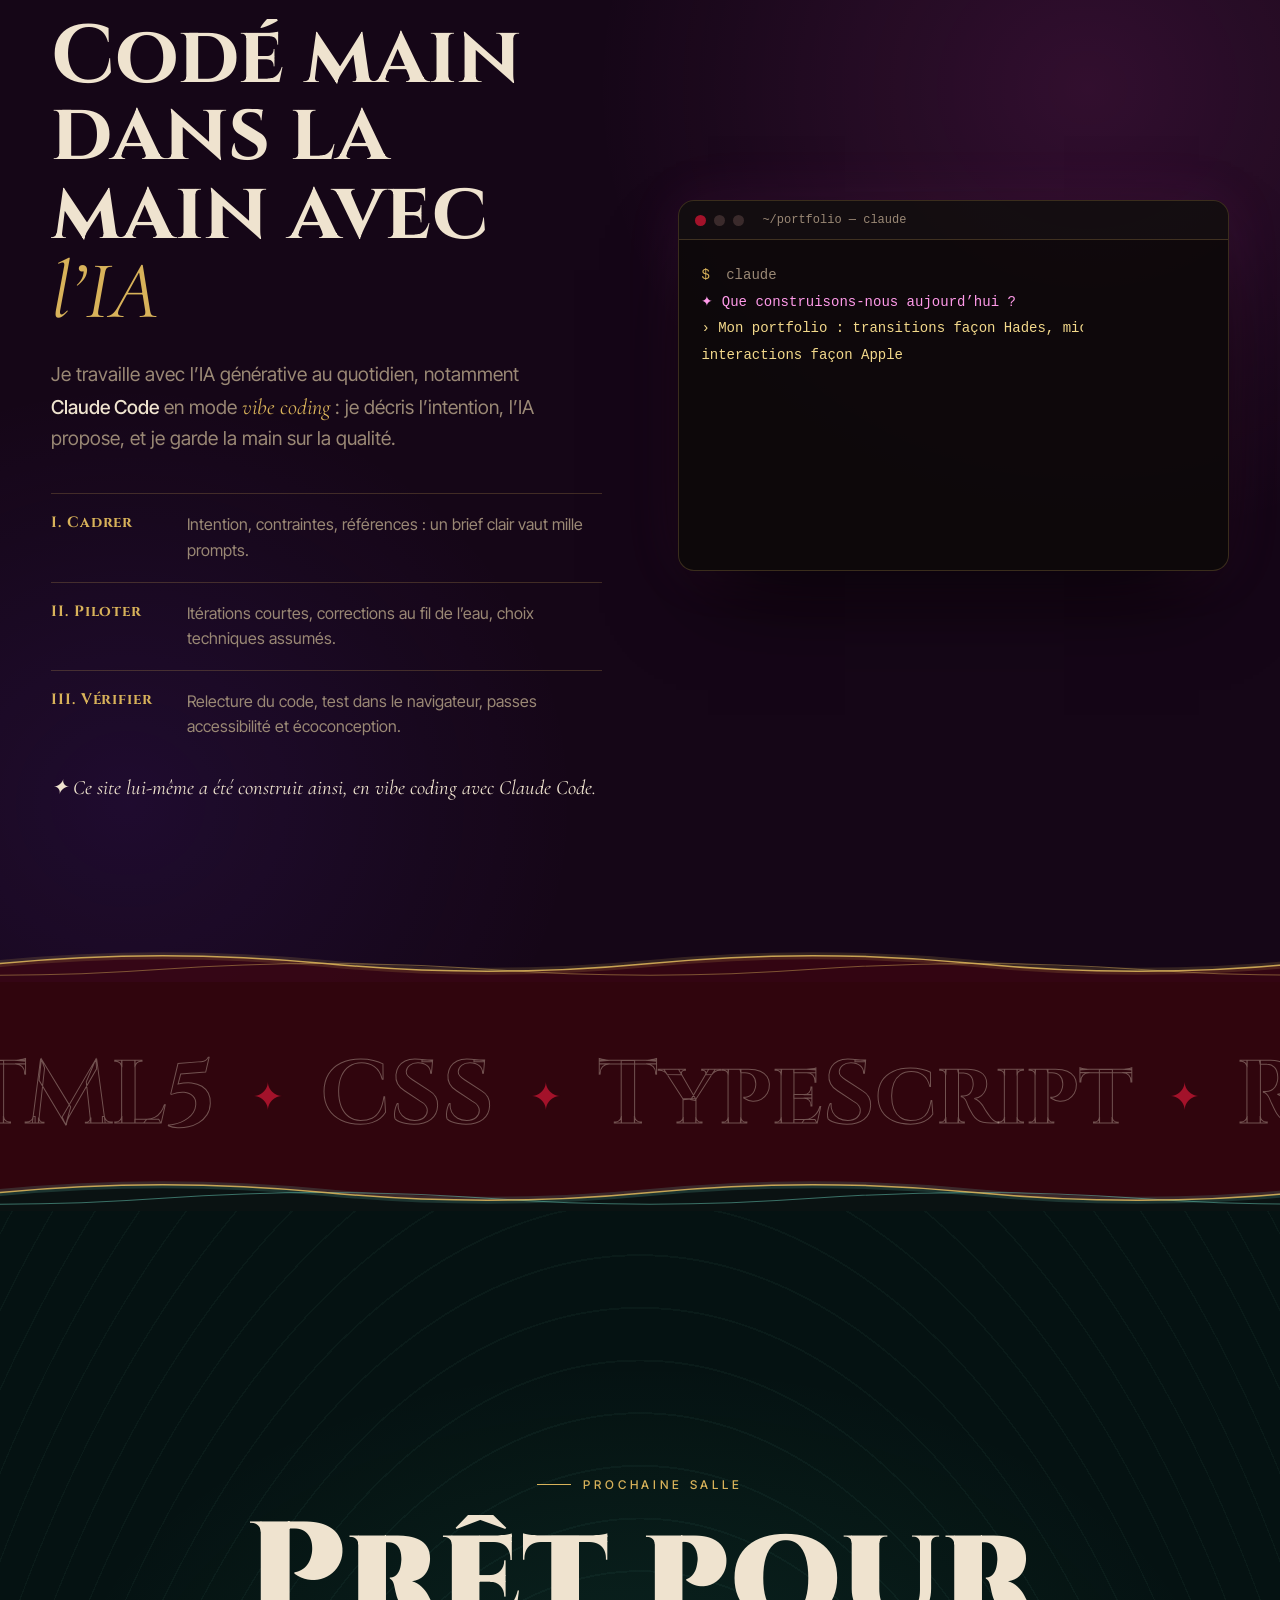
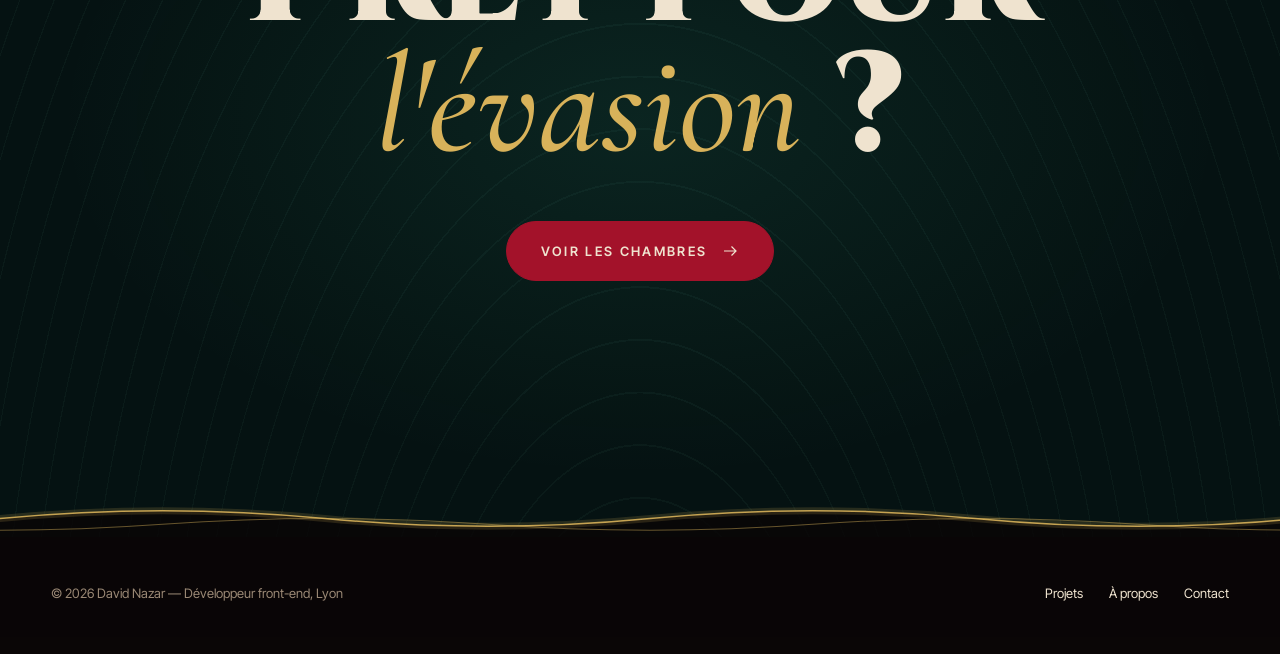
==== commit b25a2fef: "Hero : plaque de lecture du sous-titre ; mobile : plus de défilement horizontal, vagues plus douces " ====
--- a/index.html
+++ b/index.html
@@ -26,7 +26,7 @@
   <link rel="icon" href="data:image/svg+xml,%3Csvg xmlns='http://www.w3.org/2000/svg' viewBox='0 0 40 40'%3E%3Crect width='40' height='40' rx='9' fill='%230a0607'/%3E%3Cpath d='M20 7c4 5 8.5 9 8.5 15.5a8.5 8.5 0 0 1-17 0c0-4.5 2.5-7.5 5-9.5 0 3 1 5 3 6.5-1-4.5-.5-8.5.5-12.5Z' fill='none' stroke='%23d8b25a' stroke-width='2'/%3E%3C/svg%3E">
   <link rel="preload" href="fonts/cinzel.woff2" as="font" type="font/woff2" crossorigin>
   <link rel="preload" href="fonts/inter-tight.woff2" as="font" type="font/woff2" crossorigin>
-  <link rel="stylesheet" href="css/style.css?v=20261102162133">
+  <link rel="stylesheet" href="css/style.css?v=20261102164713">
   <script>document.documentElement.classList.add('fonts-pending'); setTimeout(function () { document.documentElement.classList.remove('fonts-pending'); }, 3000); try { if (localStorage.getItem('dn-calm') === '1') document.documentElement.classList.add('is-calm'); } catch (e) {}</script>
 </head>
 <body class="is-loading" data-barba="wrapper">
--- a/css/style.css
+++ b/css/style.css
@@ -57,7 +57,8 @@
 *::before,
 *::after { box-sizing: border-box; }
 
-html { -webkit-text-size-adjust: 100%; }
+/* clip (et non hidden) : coupe les débordements décoratifs sans créer de conteneur de défilement, donc sans casser position: sticky */
+html { -webkit-text-size-adjust: 100%; overflow-x: clip; }
 html.lenis, html.lenis body { height: auto; }
 .lenis.lenis-smooth { scroll-behavior: auto !important; }
 .lenis.lenis-stopped { overflow: hidden; }
@@ -70,7 +71,7 @@
   font-size: 16px;
   line-height: 1.6;
   -webkit-font-smoothing: antialiased;
-  overflow-x: hidden;
+  overflow-x: clip;
 }
 body.is-loading { overflow: hidden; }
 
@@ -285,13 +286,20 @@
 .hero__sigil svg { width: 100%; height: 100%; overflow: visible; }
 .hero__sigil .ring-a { animation: spin 90s linear infinite; transform-origin: 50% 50%; }
 .hero__sigil .ring-b { animation: spin 60s linear infinite reverse; transform-origin: 50% 50%; }
-.hero__sigil text { font: 500 13px var(--f-display); letter-spacing: 0.5em; fill: var(--gold); }
+.hero__sigil text { font: 500 13px var(--f-display); letter-spacing: 0.5em; fill: var(--gold); opacity: 0.6; }
 .hero__sigil circle, .hero__sigil path, .hero__sigil polygon { fill: none; stroke: var(--gold); stroke-width: 0.8; }
 .hero__glow { position: absolute; width: 60vmax; height: 60vmax; left: 50%; top: 58%; translate: -50% -50%; border-radius: 50%; background: radial-gradient(circle, rgba(255, 106, 43, 0.28), rgba(163, 18, 42, 0.12) 40%, transparent 70%); filter: blur(20px); animation: breathe 6s ease-in-out infinite; }
 @keyframes spin { to { transform: rotate(360deg); } }
 @keyframes breathe { 50% { transform: scale(1.12); opacity: 0.75; } }
 
 .hero__content { position: relative; text-align: center; display: grid; justify-items: center; gap: 28px; }
+/* Plaque de lecture : le sous-titre reste lisible devant l’anneau du sceau qui tourne */
+.hero__content > .eyebrow {
+  padding: 10px 18px 10px 14px; border-radius: 999px;
+  background: rgba(10, 6, 7, 0.72); border: 1px solid rgba(216, 178, 90, 0.3);
+  backdrop-filter: blur(6px); -webkit-backdrop-filter: blur(6px);
+  box-shadow: 0 8px 30px -10px rgba(0, 0, 0, 0.8), inset 0 1px 0 rgba(255, 240, 210, 0.05);
+}
 .hero__title { font: 900 clamp(68px, 17vw, 300px)/0.82 var(--f-display); margin: 0; letter-spacing: -0.01em; perspective: 900px; }
 .hero__title .word { display: block; white-space: nowrap; filter: drop-shadow(0 0 22px rgba(255, 106, 43, 0.25)); }
 .hero__title .char {
@@ -425,7 +433,8 @@
 }
 /* Bordure de région : vague dorée qui déborde sur la section précédente et dérive lentement */
 .zone__wave {
-  position: absolute; top: -40px; left: calc(50% - 50vw); width: 200vw; height: 40px; z-index: 0; pointer-events: none;
+  /* Largeur minimale : sur écran étroit, les ondulations restent longues et douces */
+  position: absolute; top: -40px; left: calc(50% - 50vw); width: max(200vw, 2600px); height: 40px; z-index: 0; pointer-events: none;
   animation: wave-drift 28s linear infinite; will-change: transform;
 }
 .zone__wave svg { display: block; width: 100%; height: 100%; overflow: visible; }
@@ -774,3 +783,16 @@
 .contact-grid.zone { padding-top: 90px; }
 .page-head + .wrap.zone { padding-top: 56px; }
 .contact-intro { margin-top: 18px; font-size: clamp(16px, 1.2vw, 18px); max-width: 60ch; }
+
+/* Hero mobile : plaque sur une ligne, sous-titres resserrés */
+@media (max-width: 560px) {
+  .hero__content > .eyebrow { padding: 9px 14px; font-size: 10px; letter-spacing: 0.2em; white-space: nowrap; }
+  .hero__content > .eyebrow::before { display: none; }
+  .hero__sub { font-size: 10px; letter-spacing: 0.18em; gap: 8px 12px; }
+  .hero__sub span + span::before { margin-right: 12px; }
+}
+
+/* Mobile : vague plus basse, donc moins de courbure */
+@media (max-width: 760px) {
+  .zone__wave { top: -24px; height: 24px; }
+}
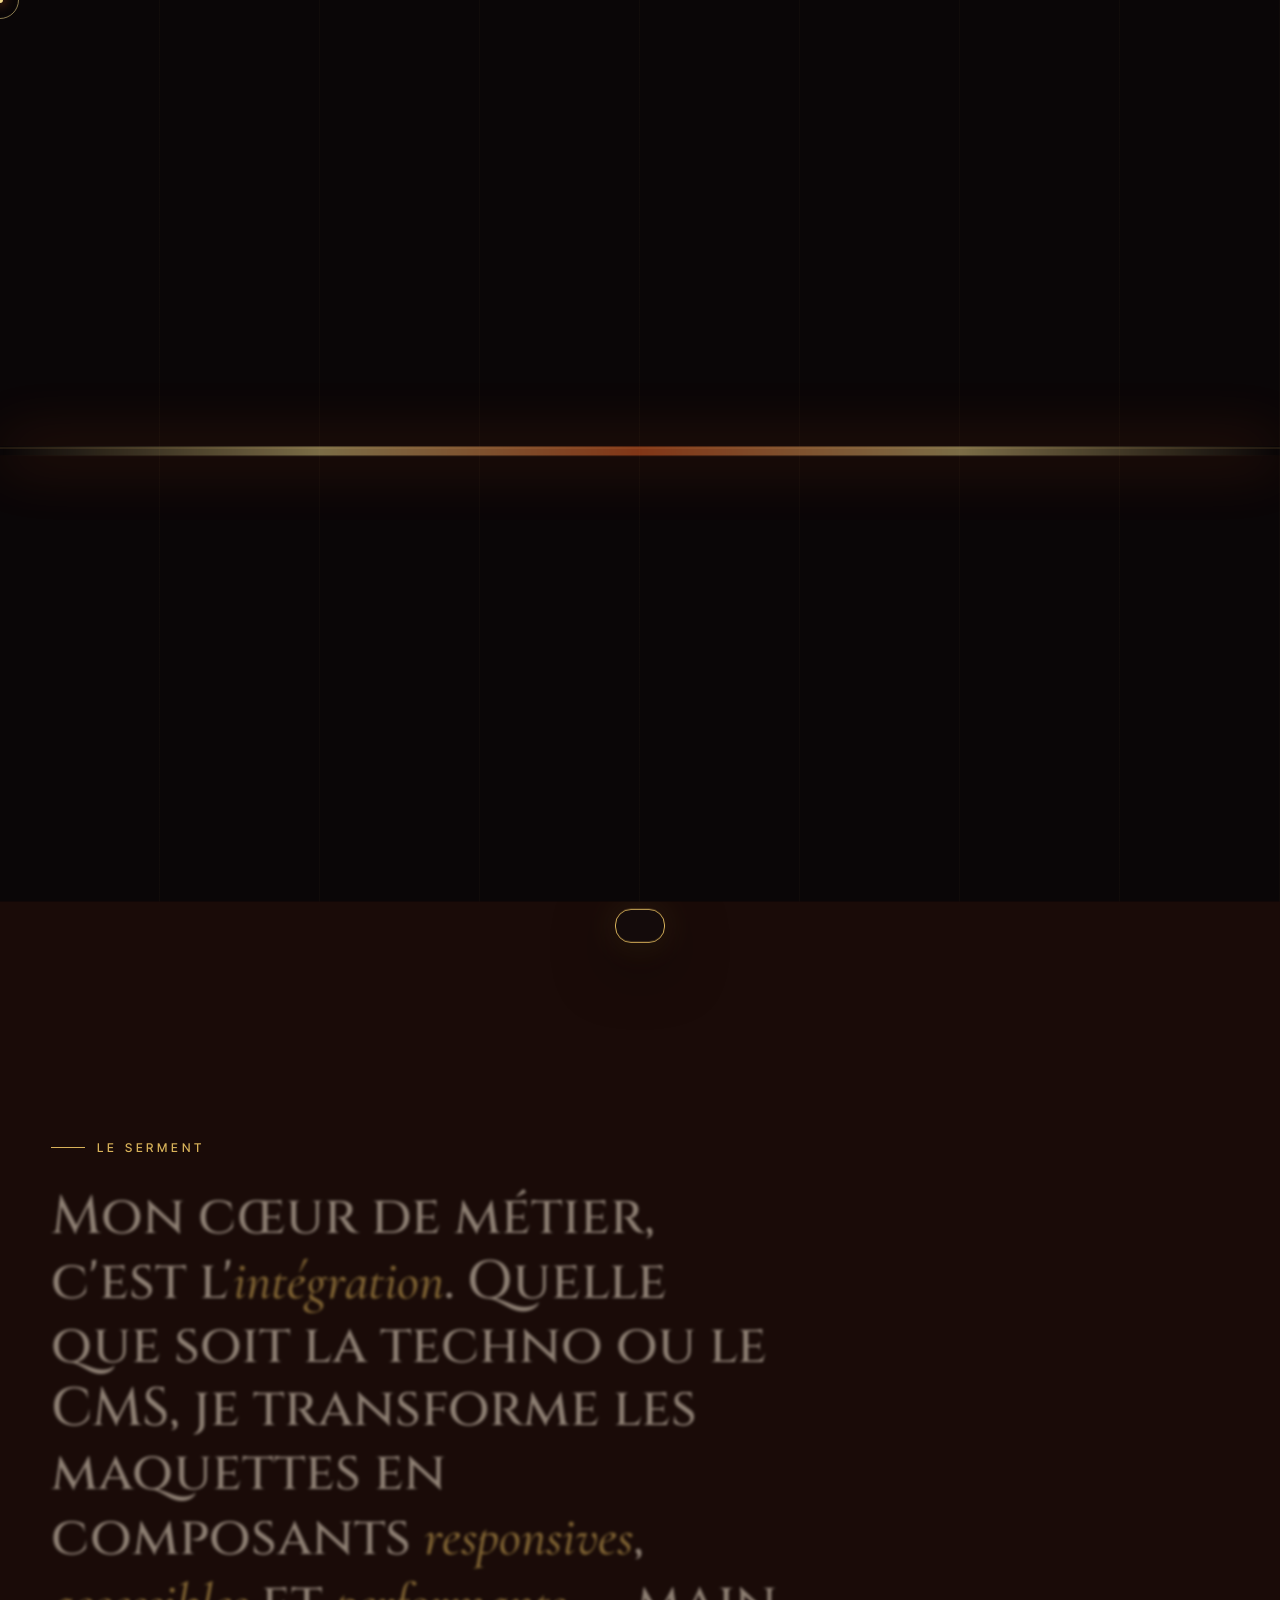
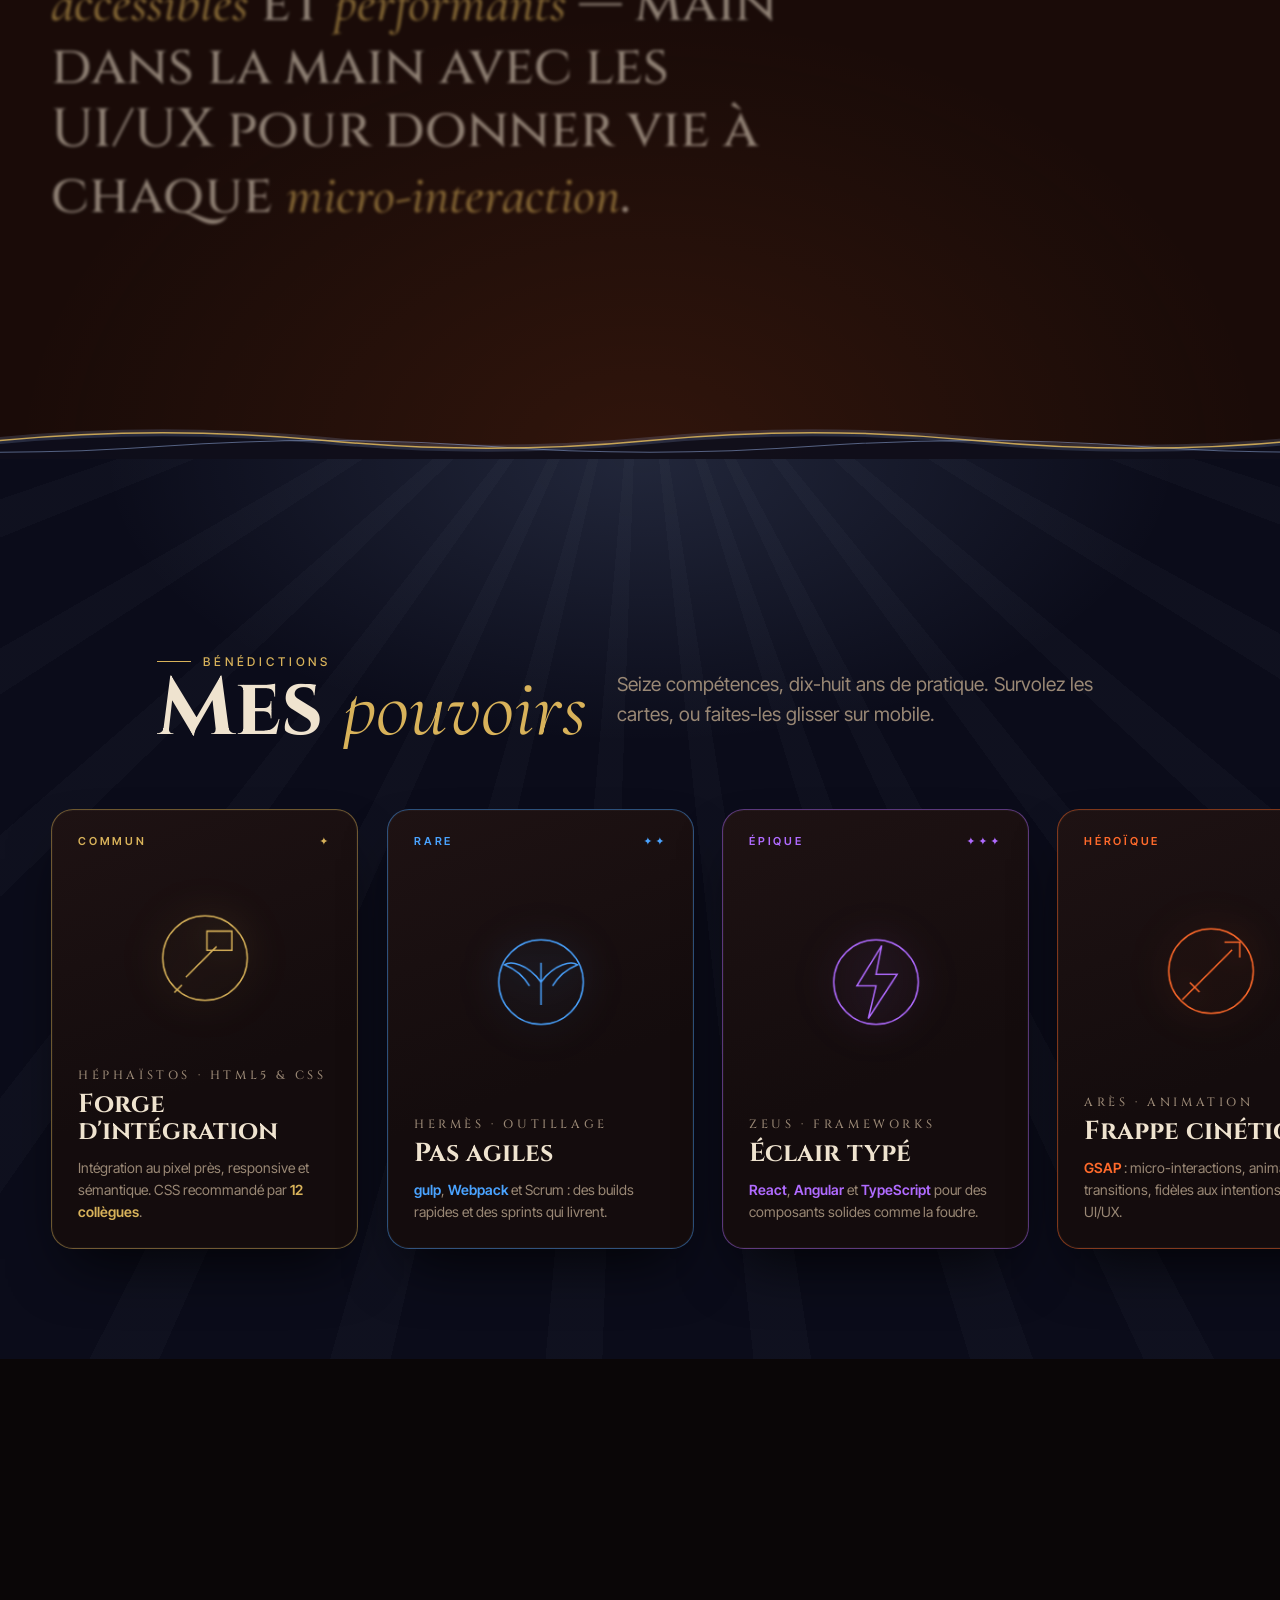
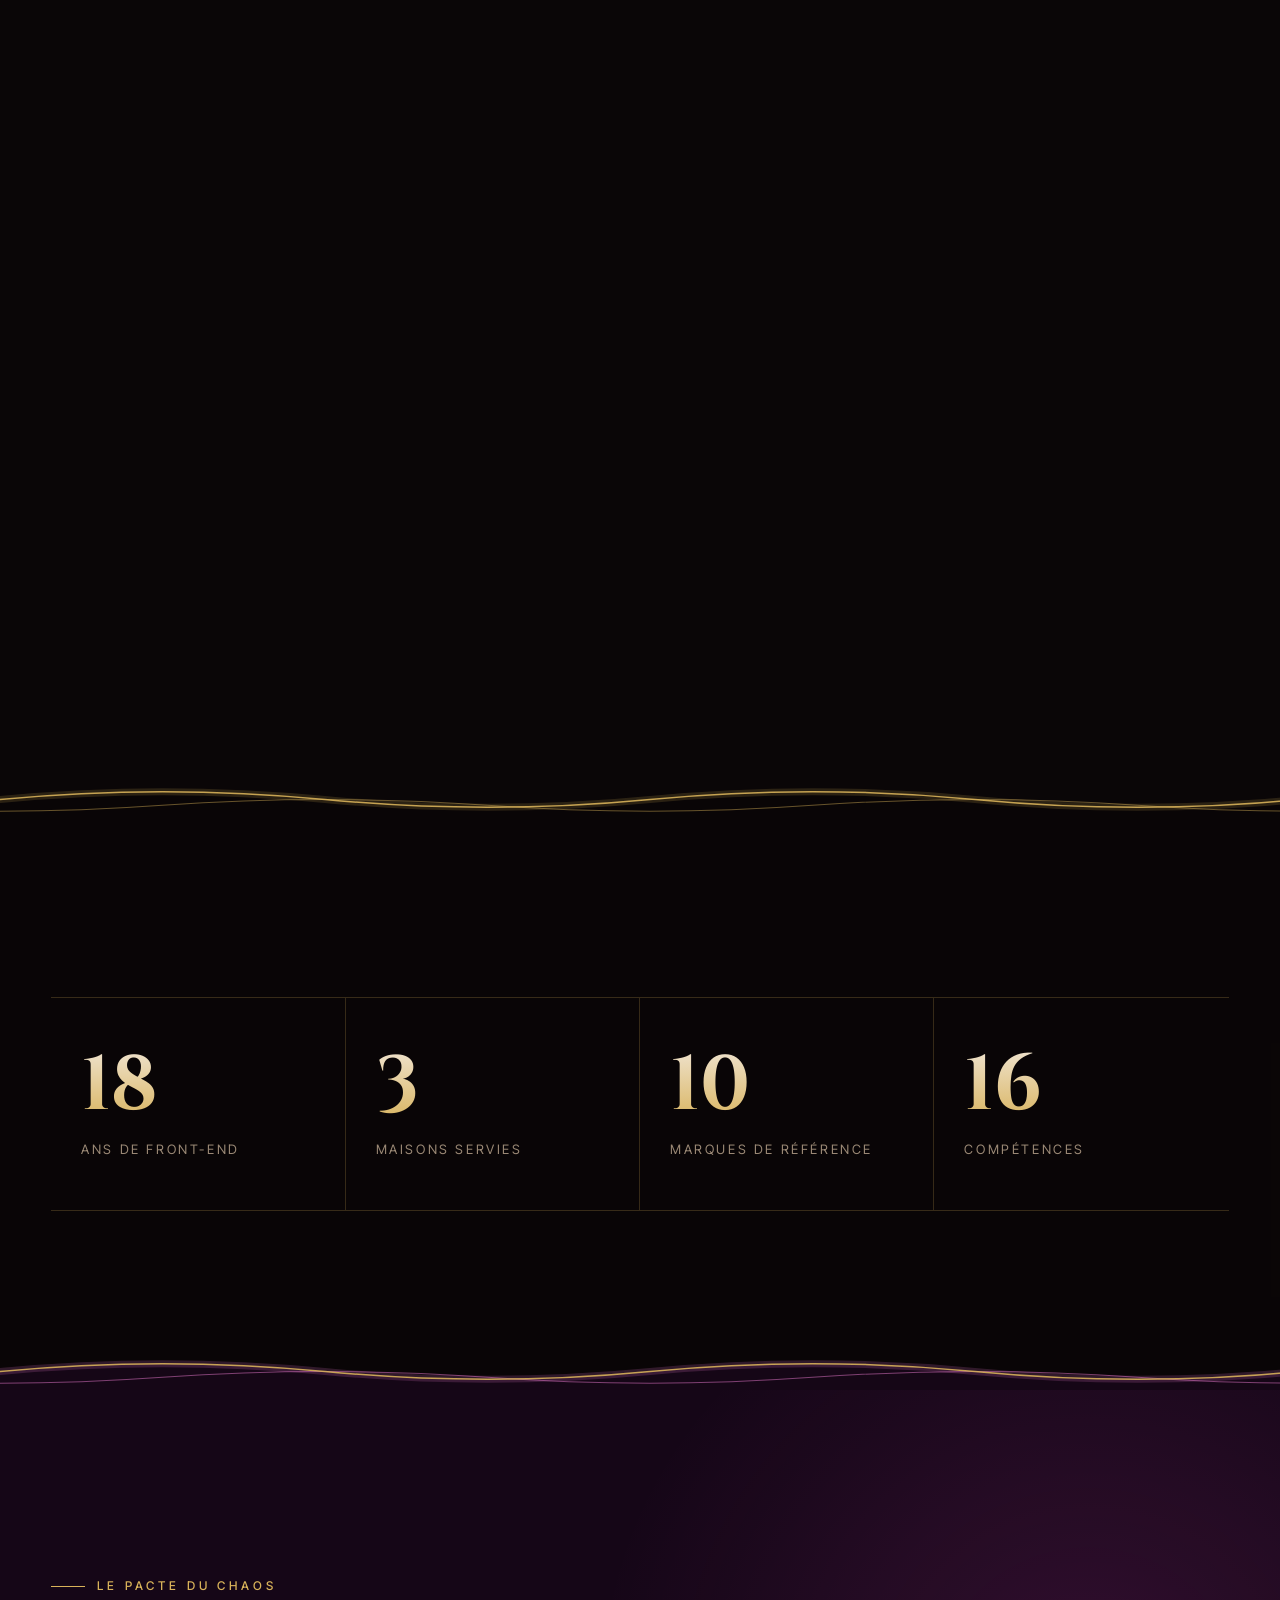
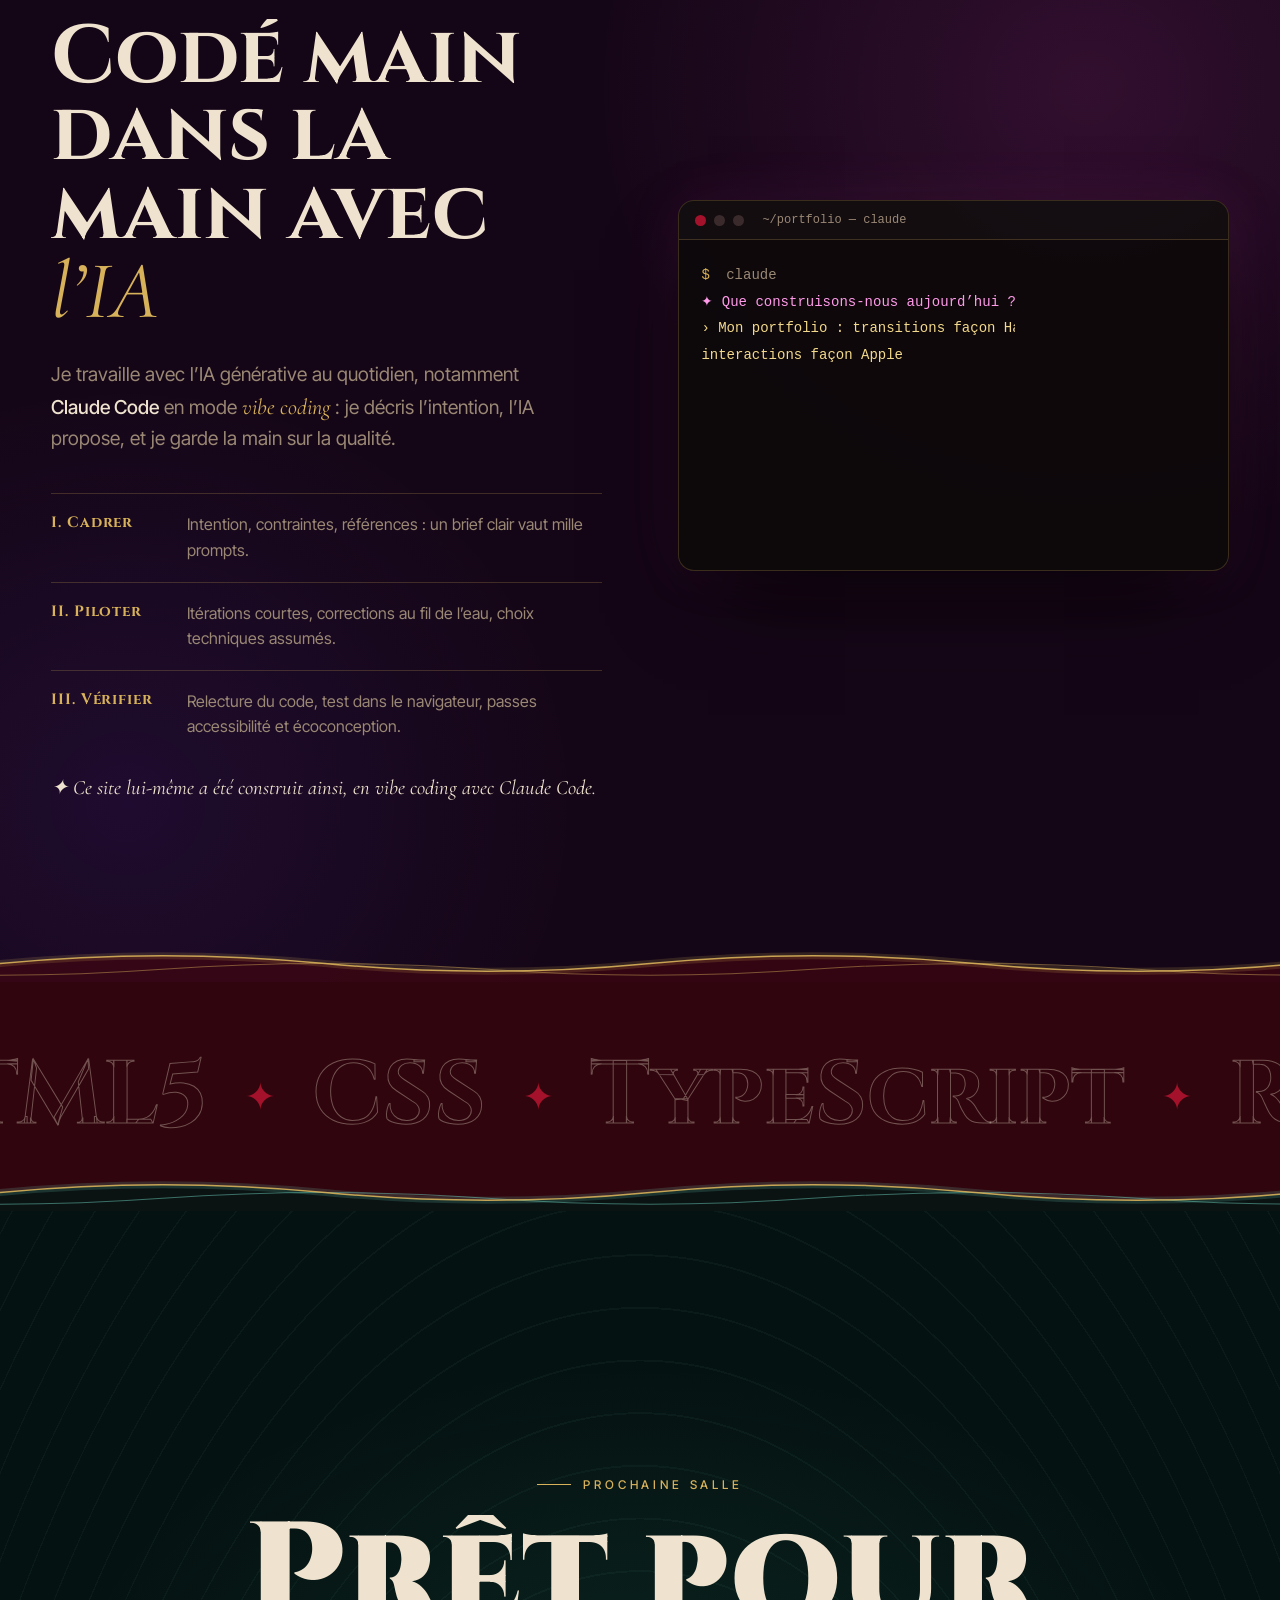
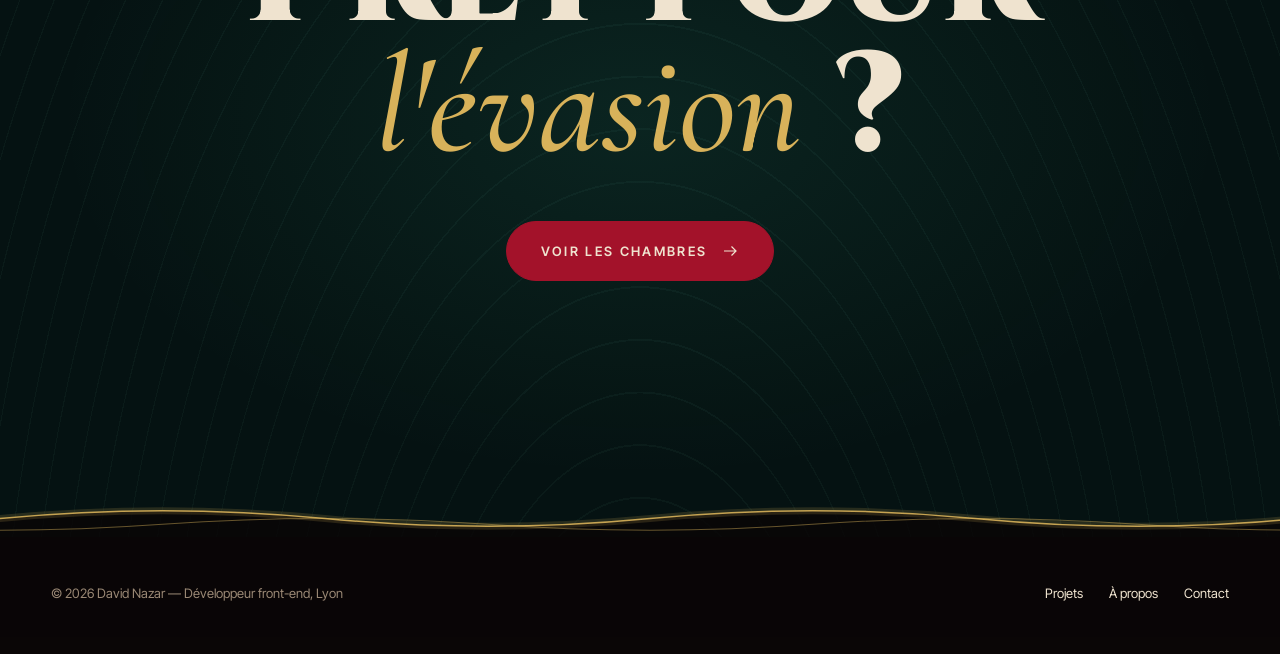
==== commit c56637f5: "Transition portes : jointure sur le filet sous le titre, ne barre plus le texte Co-Authored-By: Clau" ====
--- a/index.html
+++ b/index.html
@@ -26,7 +26,7 @@
   <link rel="icon" href="data:image/svg+xml,%3Csvg xmlns='http://www.w3.org/2000/svg' viewBox='0 0 40 40'%3E%3Crect width='40' height='40' rx='9' fill='%230a0607'/%3E%3Cpath d='M20 7c4 5 8.5 9 8.5 15.5a8.5 8.5 0 0 1-17 0c0-4.5 2.5-7.5 5-9.5 0 3 1 5 3 6.5-1-4.5-.5-8.5.5-12.5Z' fill='none' stroke='%23d8b25a' stroke-width='2'/%3E%3C/svg%3E">
   <link rel="preload" href="fonts/cinzel.woff2" as="font" type="font/woff2" crossorigin>
   <link rel="preload" href="fonts/inter-tight.woff2" as="font" type="font/woff2" crossorigin>
-  <link rel="stylesheet" href="css/style.css?v=20261102164713">
+  <link rel="stylesheet" href="css/style.css?v=20261102213355">
   <script>document.documentElement.classList.add('fonts-pending'); setTimeout(function () { document.documentElement.classList.remove('fonts-pending'); }, 3000); try { if (localStorage.getItem('dn-calm') === '1') document.documentElement.classList.add('is-calm'); } catch (e) {}</script>
 </head>
 <body class="is-loading" data-barba="wrapper">
@@ -303,6 +303,6 @@
   <script src="js/vendor/Flip.min.js" defer></script>
   <script src="js/vendor/lenis.min.js" defer></script>
   <script src="js/vendor/barba.umd.js" defer></script>
-  <script src="js/main.js?v=20261102162133" defer></script>
+  <script src="js/main.js?v=20261102213355" defer></script>
 </body>
 </html>
--- a/css/style.css
+++ b/css/style.css
@@ -167,17 +167,18 @@
 }
 .transition__layer { position: absolute; inset: 0; }
 
-/* Portes du château */
+/* Portes du château : elles se rejoignent sur --seam-y (le filet sous le titre, posé en JS) */
+.transition__gates { --seam-y: 50%; }
 .transition__gate {
-  position: absolute; left: 0; right: 0; height: 50.5%;
+  position: absolute; left: 0; right: 0; height: calc(var(--seam-y) + 2px);
   background:
     repeating-linear-gradient(90deg, transparent 0 calc(12.5% - 2px), rgba(216, 178, 90, 0.12) calc(12.5% - 2px) 12.5%),
     linear-gradient(180deg, #160b0c, var(--ink));
   transform: translateY(-100%);
 }
 .transition__gate--top { top: 0; border-bottom: 2px solid var(--gold); box-shadow: 0 10px 40px rgba(0, 0, 0, 0.8); }
-.transition__gate--bottom { bottom: 0; border-top: 2px solid var(--gold); background: repeating-linear-gradient(90deg, transparent 0 calc(12.5% - 2px), rgba(216, 178, 90, 0.12) calc(12.5% - 2px) 12.5%), linear-gradient(0deg, #160b0c, var(--ink)); transform: translateY(100%); }
-.transition__seam { position: absolute; left: 0; right: 0; top: 50%; height: 3px; margin-top: -1px; background: linear-gradient(90deg, transparent, var(--gold-2), var(--ember), var(--gold-2), transparent); box-shadow: 0 0 40px var(--ember), 0 0 90px var(--blood); transform: scaleX(0); }
+.transition__gate--bottom { bottom: 0; height: calc(100% - var(--seam-y) + 2px); border-top: 2px solid var(--gold); background: repeating-linear-gradient(90deg, transparent 0 calc(12.5% - 2px), rgba(216, 178, 90, 0.12) calc(12.5% - 2px) 12.5%), linear-gradient(0deg, #160b0c, var(--ink)); transform: translateY(100%); }
+.transition__seam { position: absolute; left: 0; right: 0; top: var(--seam-y); height: 3px; margin-top: -1px; background: linear-gradient(90deg, transparent, var(--gold-2), var(--ember), var(--gold-2), transparent); box-shadow: 0 0 40px var(--ember), 0 0 90px var(--blood); transform: scaleX(0); }
 
 /* Éclipse */
 .transition__iris { position: absolute; inset: 0; clip-path: circle(0 at 50% 50%); }
